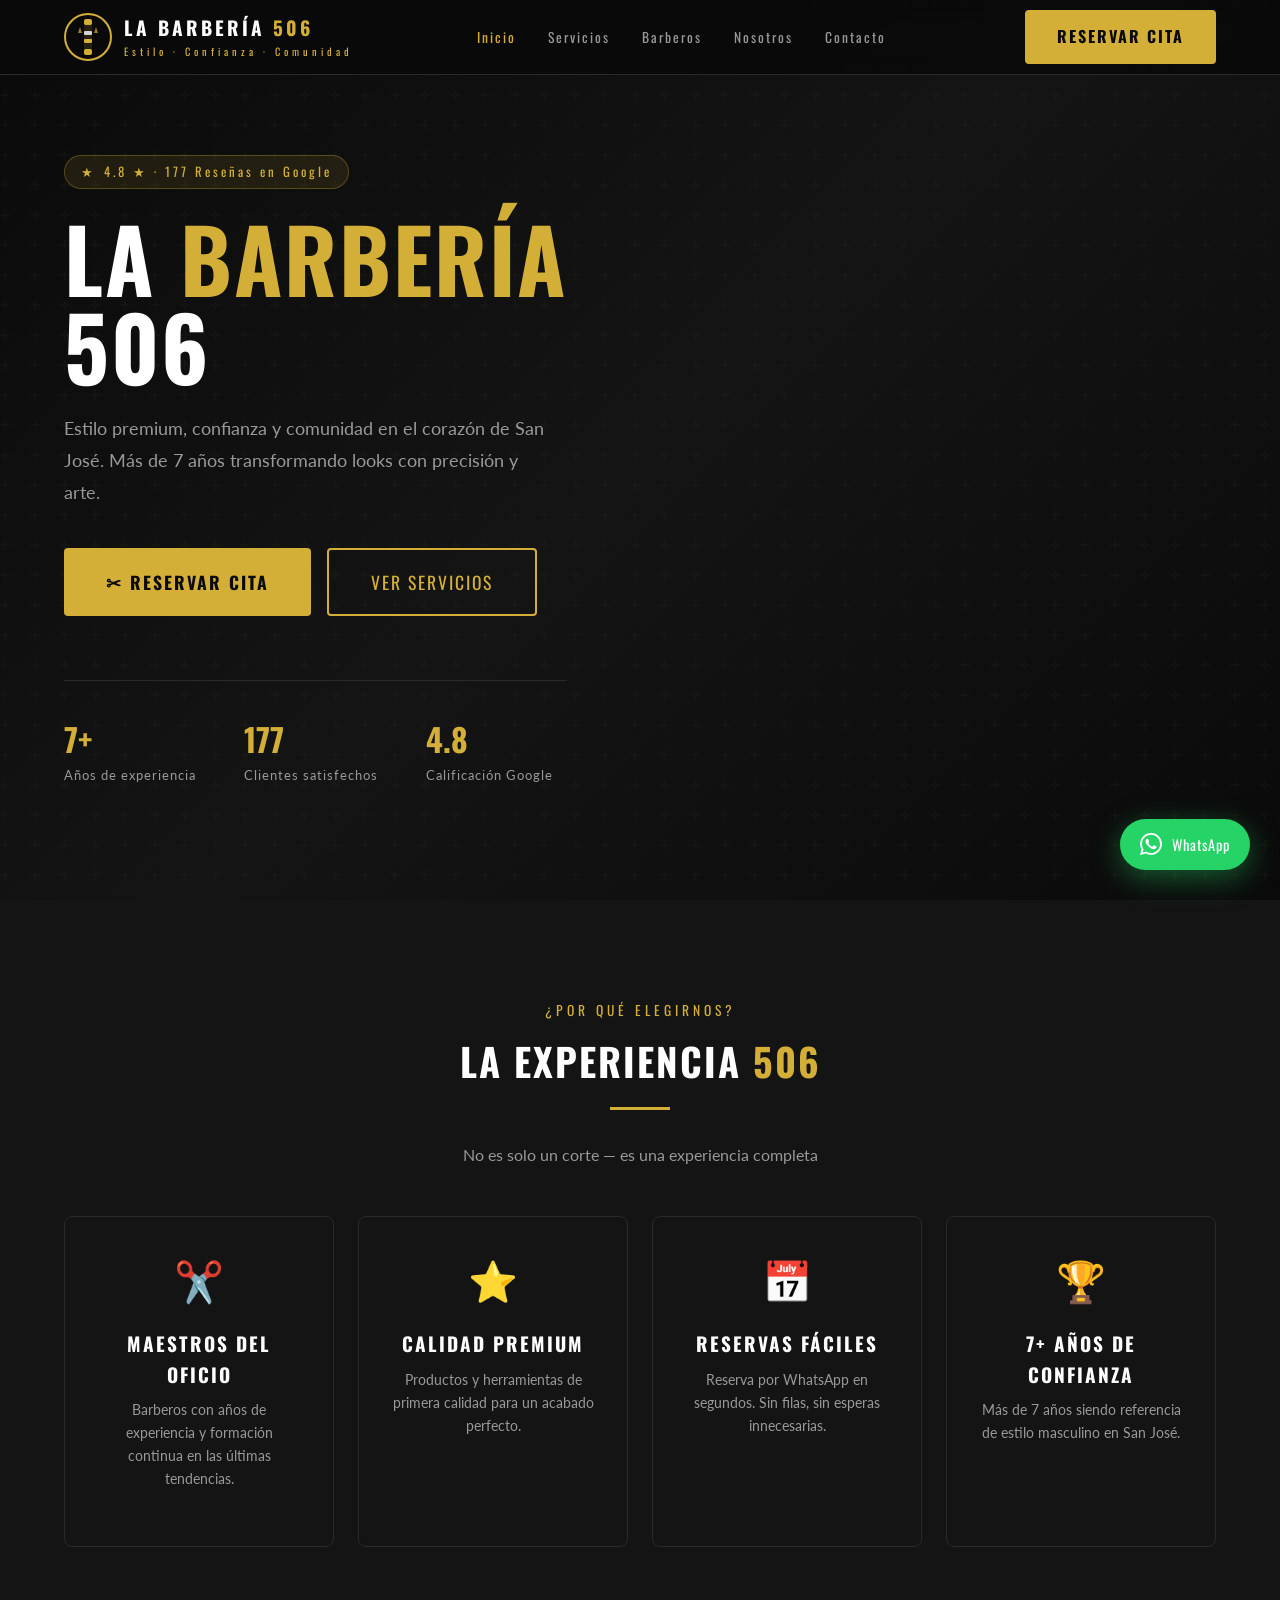
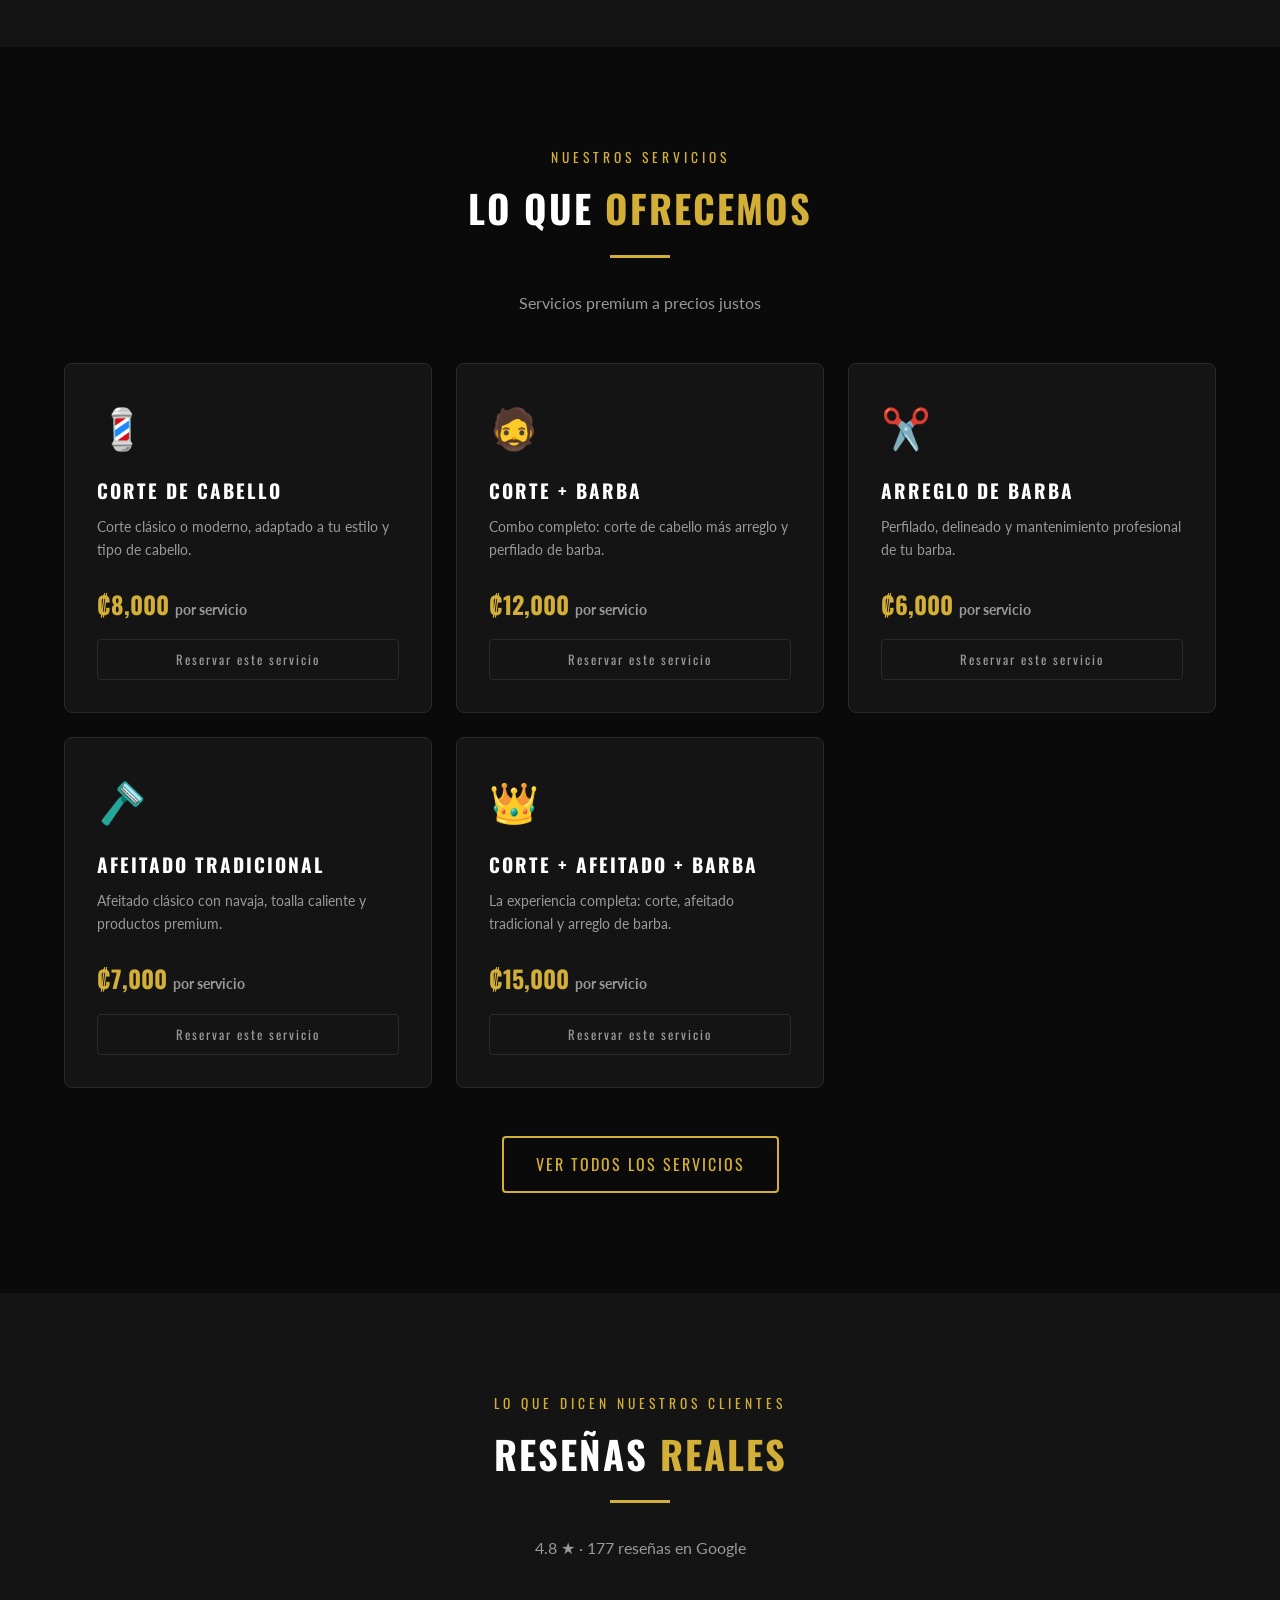
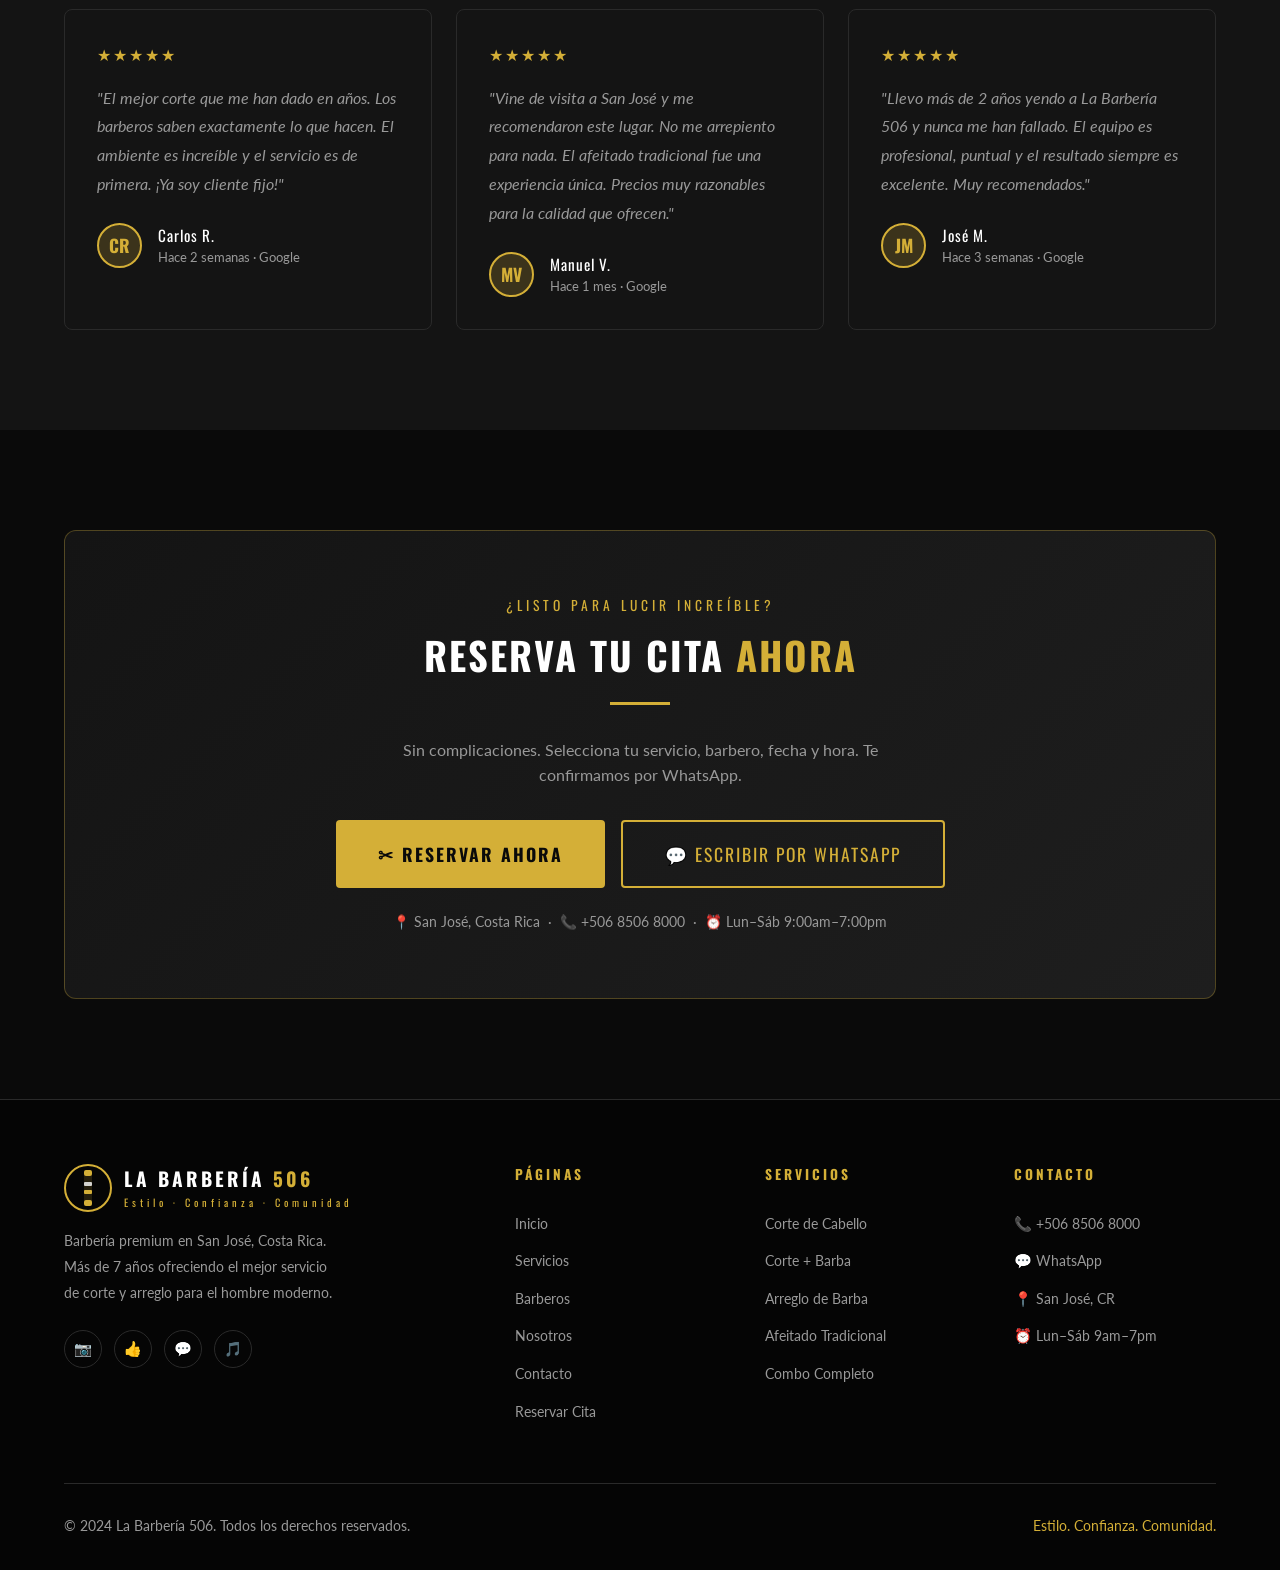
==== index.html @ c1d50dc2 "Launch La Barbería 506 website — 6 pages, booking system, WhatsApp integration Co-Authored-By: Claud" ====
<!DOCTYPE html>
<html lang="es">
<head>
  <meta charset="UTF-8" />
  <meta name="viewport" content="width=device-width, initial-scale=1.0" />
  <title>La Barbería 506 — Barbería Premium en San José, Costa Rica</title>
  <meta name="description" content="La Barbería 506 — Estilo premium, confianza y comunidad en San José, Costa Rica. Cortes de cabello, arreglos de barba y afeitado tradicional. Reserva tu cita ahora." />
  <meta name="keywords" content="barbería San José, barbería Costa Rica, corte de cabello San José, La Barbería 506, barbershop San José" />
  <meta property="og:title" content="La Barbería 506 — Barbería Premium San José" />
  <meta property="og:description" content="Estilo. Confianza. Comunidad. Reserva tu cita en La Barbería 506." />
  <meta property="og:type" content="website" />
  <link rel="preconnect" href="https://fonts.googleapis.com" />
  <link rel="preconnect" href="https://fonts.gstatic.com" crossorigin />
  <link href="https://fonts.googleapis.com/css2?family=Oswald:wght@400;500;600;700&family=Lato:wght@300;400;700&display=swap" rel="stylesheet" />
  <link rel="stylesheet" href="css/style.css" />
  <!-- Structured Data -->
  <script type="application/ld+json">
  {
    "@context": "https://schema.org",
    "@type": "HairSalon",
    "name": "La Barbería 506",
    "image": "",
    "address": { "@type": "PostalAddress", "streetAddress": "San José", "addressCountry": "CR" },
    "telephone": "+50685068000",
    "openingHours": "Mo-Sa 09:00-19:00",
    "priceRange": "₡₡",
    "aggregateRating": { "@type": "AggregateRating", "ratingValue": "4.8", "reviewCount": "177" }
  }
  </script>
</head>
<body>

<!-- NAVBAR -->
<nav class="navbar" id="navbar">
  <a href="index.html" class="nav-logo">
    <svg class="nav-logo-icon" viewBox="0 0 48 48" fill="none" xmlns="http://www.w3.org/2000/svg">
      <circle cx="24" cy="24" r="23" stroke="#D4AF37" stroke-width="2"/>
      <rect x="20" y="6" width="8" height="36" rx="4" fill="#D4AF37" opacity="0.15"/>
      <rect x="20" y="6" width="8" height="6" rx="2" fill="#D4AF37"/>
      <rect x="20" y="36" width="8" height="6" rx="2" fill="#D4AF37"/>
      <rect x="20" y="18" width="8" height="4" rx="1" fill="white" opacity="0.8"/>
      <rect x="20" y="26" width="8" height="4" rx="1" fill="#D4AF37"/>
      <path d="M16 14 L14 20 L18 20 Z" fill="#D4AF37" opacity="0.7"/>
      <path d="M32 14 L34 20 L30 20 Z" fill="#D4AF37" opacity="0.7"/>
    </svg>
    <div class="nav-logo-text">
      <span class="name">LA BARBERÍA <span>506</span></span>
      <span class="tagline">Estilo · Confianza · Comunidad</span>
    </div>
  </a>
  <ul class="nav-links">
    <li><a href="index.html" class="active">Inicio</a></li>
    <li><a href="servicios.html">Servicios</a></li>
    <li><a href="barberos.html">Barberos</a></li>
    <li><a href="nosotros.html">Nosotros</a></li>
    <li><a href="contacto.html">Contacto</a></li>
  </ul>
  <a href="reservar.html" class="btn btn-gold nav-cta">Reservar Cita</a>
  <div class="hamburger" id="hamburger">
    <span></span><span></span><span></span>
  </div>
</nav>

<!-- MOBILE MENU -->
<div class="mobile-menu" id="mobileMenu">
  <a href="index.html">Inicio</a>
  <a href="servicios.html">Servicios</a>
  <a href="barberos.html">Barberos</a>
  <a href="nosotros.html">Nosotros</a>
  <a href="contacto.html">Contacto</a>
  <a href="reservar.html" style="color: var(--gold);">Reservar Cita →</a>
</div>

<!-- HERO -->
<section class="hero">
  <div class="hero-bg"></div>
  <div class="hero-content fade-up">
    <div class="hero-badge">4.8 ★ · 177 Reseñas en Google</div>
    <h1>LA <span class="gold">BARBERÍA</span><br>506</h1>
    <p>Estilo premium, confianza y comunidad en el corazón de San José. Más de 7 años transformando looks con precisión y arte.</p>
    <div class="hero-buttons">
      <a href="reservar.html" class="btn btn-gold btn-lg">✂ Reservar Cita</a>
      <a href="servicios.html" class="btn btn-outline btn-lg">Ver Servicios</a>
    </div>
    <div class="hero-stats">
      <div>
        <div class="hero-stat-number">7+</div>
        <div class="hero-stat-label">Años de experiencia</div>
      </div>
      <div>
        <div class="hero-stat-number">177</div>
        <div class="hero-stat-label">Clientes satisfechos</div>
      </div>
      <div>
        <div class="hero-stat-number">4.8</div>
        <div class="hero-stat-label">Calificación Google</div>
      </div>
    </div>
  </div>
</section>

<!-- WHY US -->
<section class="section section-card">
  <div class="container">
    <div class="text-center fade-up">
      <span class="section-label">¿Por qué elegirnos?</span>
      <h2 class="section-title">La Experiencia <span class="gold">506</span></h2>
      <div class="divider divider-center"></div>
      <p class="section-subtitle">No es solo un corte — es una experiencia completa</p>
    </div>
    <div class="services-grid" style="grid-template-columns: repeat(auto-fit, minmax(220px, 1fr));">
      <div class="service-card text-center fade-up">
        <div class="service-icon">✂️</div>
        <h3>Maestros del Oficio</h3>
        <p style="color:var(--text-muted); font-size: 0.9rem;">Barberos con años de experiencia y formación continua en las últimas tendencias.</p>
      </div>
      <div class="service-card text-center fade-up">
        <div class="service-icon">⭐</div>
        <h3>Calidad Premium</h3>
        <p style="color:var(--text-muted); font-size: 0.9rem;">Productos y herramientas de primera calidad para un acabado perfecto.</p>
      </div>
      <div class="service-card text-center fade-up">
        <div class="service-icon">📅</div>
        <h3>Reservas Fáciles</h3>
        <p style="color:var(--text-muted); font-size: 0.9rem;">Reserva por WhatsApp en segundos. Sin filas, sin esperas innecesarias.</p>
      </div>
      <div class="service-card text-center fade-up">
        <div class="service-icon">🏆</div>
        <h3>7+ Años de Confianza</h3>
        <p style="color:var(--text-muted); font-size: 0.9rem;">Más de 7 años siendo referencia de estilo masculino en San José.</p>
      </div>
    </div>
  </div>
</section>

<!-- SERVICES PREVIEW -->
<section class="section section-dark">
  <div class="container">
    <div class="text-center fade-up">
      <span class="section-label">Nuestros Servicios</span>
      <h2 class="section-title">Lo Que <span class="gold">Ofrecemos</span></h2>
      <div class="divider divider-center"></div>
      <p class="section-subtitle">Servicios premium a precios justos</p>
    </div>
    <div class="services-grid">
      <div class="service-card fade-up">
        <div class="service-icon">💈</div>
        <h3>Corte de Cabello</h3>
        <p>Corte clásico o moderno, adaptado a tu estilo y tipo de cabello.</p>
        <div class="service-price">₡8,000 <span>por servicio</span></div>
        <button class="service-book-btn" data-service="Corte de Cabello">Reservar este servicio</button>
      </div>
      <div class="service-card fade-up">
        <div class="service-icon">🧔</div>
        <h3>Corte + Barba</h3>
        <p>Combo completo: corte de cabello más arreglo y perfilado de barba.</p>
        <div class="service-price">₡12,000 <span>por servicio</span></div>
        <button class="service-book-btn" data-service="Corte + Barba">Reservar este servicio</button>
      </div>
      <div class="service-card fade-up">
        <div class="service-icon">✂️</div>
        <h3>Arreglo de Barba</h3>
        <p>Perfilado, delineado y mantenimiento profesional de tu barba.</p>
        <div class="service-price">₡6,000 <span>por servicio</span></div>
        <button class="service-book-btn" data-service="Arreglo de Barba">Reservar este servicio</button>
      </div>
      <div class="service-card fade-up">
        <div class="service-icon">🪒</div>
        <h3>Afeitado Tradicional</h3>
        <p>Afeitado clásico con navaja, toalla caliente y productos premium.</p>
        <div class="service-price">₡7,000 <span>por servicio</span></div>
        <button class="service-book-btn" data-service="Afeitado Tradicional">Reservar este servicio</button>
      </div>
      <div class="service-card fade-up">
        <div class="service-icon">👑</div>
        <h3>Corte + Afeitado + Barba</h3>
        <p>La experiencia completa: corte, afeitado tradicional y arreglo de barba.</p>
        <div class="service-price">₡15,000 <span>por servicio</span></div>
        <button class="service-book-btn" data-service="Corte + Afeitado + Barba">Reservar este servicio</button>
      </div>
    </div>
    <div class="text-center" style="margin-top: 3rem;">
      <a href="servicios.html" class="btn btn-outline">Ver todos los servicios</a>
    </div>
  </div>
</section>

<!-- TESTIMONIALS -->
<section class="section section-card">
  <div class="container">
    <div class="text-center fade-up">
      <span class="section-label">Lo que dicen nuestros clientes</span>
      <h2 class="section-title">Reseñas <span class="gold">Reales</span></h2>
      <div class="divider divider-center"></div>
      <p class="section-subtitle">4.8 ★ · 177 reseñas en Google</p>
    </div>
    <div class="testimonials-grid">
      <div class="testimonial-card fade-up">
        <div class="testimonial-stars">★★★★★</div>
        <p>"El mejor corte que me han dado en años. Los barberos saben exactamente lo que hacen. El ambiente es increíble y el servicio es de primera. ¡Ya soy cliente fijo!"</p>
        <div class="testimonial-author">
          <div class="testimonial-avatar">CR</div>
          <div>
            <div class="testimonial-name">Carlos R.</div>
            <div class="testimonial-date">Hace 2 semanas · Google</div>
          </div>
        </div>
      </div>
      <div class="testimonial-card fade-up">
        <div class="testimonial-stars">★★★★★</div>
        <p>"Vine de visita a San José y me recomendaron este lugar. No me arrepiento para nada. El afeitado tradicional fue una experiencia única. Precios muy razonables para la calidad que ofrecen."</p>
        <div class="testimonial-author">
          <div class="testimonial-avatar">MV</div>
          <div>
            <div class="testimonial-name">Manuel V.</div>
            <div class="testimonial-date">Hace 1 mes · Google</div>
          </div>
        </div>
      </div>
      <div class="testimonial-card fade-up">
        <div class="testimonial-stars">★★★★★</div>
        <p>"Llevo más de 2 años yendo a La Barbería 506 y nunca me han fallado. El equipo es profesional, puntual y el resultado siempre es excelente. Muy recomendados."</p>
        <div class="testimonial-author">
          <div class="testimonial-avatar">JM</div>
          <div>
            <div class="testimonial-name">José M.</div>
            <div class="testimonial-date">Hace 3 semanas · Google</div>
          </div>
        </div>
      </div>
    </div>
  </div>
</section>

<!-- CTA -->
<section class="section section-dark">
  <div class="container">
    <div style="background: linear-gradient(135deg, var(--black-card), var(--black-light)); border: 1px solid rgba(212,175,55,0.3); border-radius: 12px; padding: 4rem; text-align: center;" class="fade-up">
      <span class="section-label">¿Listo para lucir increíble?</span>
      <h2 class="section-title">Reserva Tu Cita <span class="gold">Ahora</span></h2>
      <div class="divider divider-center"></div>
      <p style="color: var(--text-muted); max-width: 500px; margin: 0 auto 2rem;">Sin complicaciones. Selecciona tu servicio, barbero, fecha y hora. Te confirmamos por WhatsApp.</p>
      <div style="display: flex; gap: 1rem; justify-content: center; flex-wrap: wrap;">
        <a href="reservar.html" class="btn btn-gold btn-lg">✂ Reservar Ahora</a>
        <a href="https://wa.me/50685068000" target="_blank" class="btn btn-outline btn-lg">💬 Escribir por WhatsApp</a>
      </div>
      <p style="color: var(--text-muted); font-size: 0.85rem; margin-top: 1.5rem;">📍 San José, Costa Rica &nbsp;·&nbsp; 📞 +506 8506 8000 &nbsp;·&nbsp; ⏰ Lun–Sáb 9:00am–7:00pm</p>
    </div>
  </div>
</section>

<!-- FOOTER -->
<footer>
  <div class="container">
    <div class="footer-grid">
      <div class="footer-brand">
        <div class="nav-logo" style="margin-bottom: 1rem;">
          <svg class="nav-logo-icon" viewBox="0 0 48 48" fill="none" xmlns="http://www.w3.org/2000/svg">
            <circle cx="24" cy="24" r="23" stroke="#D4AF37" stroke-width="2"/>
            <rect x="20" y="6" width="8" height="36" rx="4" fill="#D4AF37" opacity="0.15"/>
            <rect x="20" y="6" width="8" height="6" rx="2" fill="#D4AF37"/>
            <rect x="20" y="36" width="8" height="6" rx="2" fill="#D4AF37"/>
            <rect x="20" y="18" width="8" height="4" rx="1" fill="white" opacity="0.8"/>
            <rect x="20" y="26" width="8" height="4" rx="1" fill="#D4AF37"/>
          </svg>
          <div class="nav-logo-text">
            <span class="name">LA BARBERÍA <span>506</span></span>
            <span class="tagline">Estilo · Confianza · Comunidad</span>
          </div>
        </div>
        <p>Barbería premium en San José, Costa Rica. Más de 7 años ofreciendo el mejor servicio de corte y arreglo para el hombre moderno.</p>
        <div class="footer-socials">
          <a href="https://instagram.com" target="_blank" class="footer-social" title="Instagram">📷</a>
          <a href="https://facebook.com" target="_blank" class="footer-social" title="Facebook">👍</a>
          <a href="https://wa.me/50685068000" target="_blank" class="footer-social" title="WhatsApp">💬</a>
          <a href="https://tiktok.com" target="_blank" class="footer-social" title="TikTok">🎵</a>
        </div>
      </div>
      <div class="footer-col">
        <h4>Páginas</h4>
        <ul>
          <li><a href="index.html">Inicio</a></li>
          <li><a href="servicios.html">Servicios</a></li>
          <li><a href="barberos.html">Barberos</a></li>
          <li><a href="nosotros.html">Nosotros</a></li>
          <li><a href="contacto.html">Contacto</a></li>
          <li><a href="reservar.html">Reservar Cita</a></li>
        </ul>
      </div>
      <div class="footer-col">
        <h4>Servicios</h4>
        <ul>
          <li><a href="servicios.html">Corte de Cabello</a></li>
          <li><a href="servicios.html">Corte + Barba</a></li>
          <li><a href="servicios.html">Arreglo de Barba</a></li>
          <li><a href="servicios.html">Afeitado Tradicional</a></li>
          <li><a href="servicios.html">Combo Completo</a></li>
        </ul>
      </div>
      <div class="footer-col">
        <h4>Contacto</h4>
        <ul>
          <li><a href="tel:+50685068000">📞 +506 8506 8000</a></li>
          <li><a href="https://wa.me/50685068000">💬 WhatsApp</a></li>
          <li><a href="contacto.html">📍 San José, CR</a></li>
          <li><a href="#">⏰ Lun–Sáb 9am–7pm</a></li>
        </ul>
      </div>
    </div>
    <div class="footer-bottom">
      <p>© 2024 La Barbería 506. Todos los derechos reservados.</p>
      <p style="color: var(--gold);">Estilo. Confianza. Comunidad.</p>
    </div>
  </div>
</footer>

<!-- WHATSAPP FLOAT -->
<a href="https://wa.me/50685068000?text=Hola!%20Me%20gustar%C3%ADa%20reservar%20una%20cita%20en%20La%20Barber%C3%ADa%20506" target="_blank" class="whatsapp-float" title="Escribir por WhatsApp">
  <svg viewBox="0 0 24 24" xmlns="http://www.w3.org/2000/svg"><path d="M17.472 14.382c-.297-.149-1.758-.867-2.03-.967-.273-.099-.471-.148-.67.15-.197.297-.767.966-.94 1.164-.173.199-.347.223-.644.075-.297-.15-1.255-.463-2.39-1.475-.883-.788-1.48-1.761-1.653-2.059-.173-.297-.018-.458.13-.606.134-.133.298-.347.446-.52.149-.174.198-.298.298-.497.099-.198.05-.371-.025-.52-.075-.149-.669-1.612-.916-2.207-.242-.579-.487-.5-.669-.51-.173-.008-.371-.01-.57-.01-.198 0-.52.074-.792.372-.272.297-1.04 1.016-1.04 2.479 0 1.462 1.065 2.875 1.213 3.074.149.198 2.096 3.2 5.077 4.487.709.306 1.262.489 1.694.625.712.227 1.36.195 1.871.118.571-.085 1.758-.719 2.006-1.413.248-.694.248-1.289.173-1.413-.074-.124-.272-.198-.57-.347m-5.421 7.403h-.004a9.87 9.87 0 01-5.031-1.378l-.361-.214-3.741.982.998-3.648-.235-.374a9.86 9.86 0 01-1.51-5.26c.001-5.45 4.436-9.884 9.888-9.884 2.64 0 5.122 1.03 6.988 2.898a9.825 9.825 0 012.893 6.994c-.003 5.45-4.437 9.884-9.885 9.884m8.413-18.297A11.815 11.815 0 0012.05 0C5.495 0 .16 5.335.157 11.892c0 2.096.547 4.142 1.588 5.945L.057 24l6.305-1.654a11.882 11.882 0 005.683 1.448h.005c6.554 0 11.89-5.335 11.893-11.893a11.821 11.821 0 00-3.48-8.413Z"/></svg>
  <span class="whatsapp-text">WhatsApp</span>
</a>

<script src="js/main.js"></script>
</body>
</html>
---- css/style.css ----
/* ===== VARIABLES ===== */
:root {
  --gold: #D4AF37;
  --gold-light: #FFD700;
  --gold-dark: #B8960C;
  --black: #0a0a0a;
  --black-card: #141414;
  --black-light: #1e1e1e;
  --border: #2a2a2a;
  --text: #ffffff;
  --text-muted: #999999;
  --whatsapp: #25D366;
}

/* ===== RESET ===== */
*, *::before, *::after { box-sizing: border-box; margin: 0; padding: 0; }
html { scroll-behavior: smooth; }
body {
  background: var(--black);
  color: var(--text);
  font-family: 'Lato', sans-serif;
  line-height: 1.6;
  overflow-x: hidden;
}
img { max-width: 100%; display: block; }
a { text-decoration: none; color: inherit; }
ul { list-style: none; }

/* ===== TYPOGRAPHY ===== */
h1, h2, h3, h4 { font-family: 'Oswald', sans-serif; text-transform: uppercase; letter-spacing: 2px; }
.gold { color: var(--gold); }
.section-title {
  font-size: 2.4rem;
  margin-bottom: 0.5rem;
}
.section-subtitle {
  color: var(--text-muted);
  font-size: 1rem;
  margin-bottom: 3rem;
}
.section-label {
  font-family: 'Oswald', sans-serif;
  color: var(--gold);
  font-size: 0.85rem;
  letter-spacing: 4px;
  text-transform: uppercase;
  display: block;
  margin-bottom: 0.5rem;
}
.text-center { text-align: center; }

/* ===== BUTTONS ===== */
.btn {
  display: inline-flex;
  align-items: center;
  gap: 8px;
  padding: 14px 32px;
  border-radius: 4px;
  font-family: 'Oswald', sans-serif;
  font-size: 1rem;
  letter-spacing: 2px;
  text-transform: uppercase;
  cursor: pointer;
  border: none;
  transition: all 0.3s ease;
}
.btn-gold {
  background: var(--gold);
  color: var(--black);
  font-weight: 700;
}
.btn-gold:hover { background: var(--gold-light); transform: translateY(-2px); box-shadow: 0 8px 25px rgba(212,175,55,0.4); }
.btn-outline {
  background: transparent;
  color: var(--gold);
  border: 2px solid var(--gold);
}
.btn-outline:hover { background: var(--gold); color: var(--black); transform: translateY(-2px); }
.btn-lg { padding: 18px 42px; font-size: 1.1rem; }

/* ===== NAVBAR ===== */
.navbar {
  position: fixed;
  top: 0; left: 0; right: 0;
  z-index: 1000;
  padding: 0 5%;
  height: 75px;
  display: flex;
  align-items: center;
  justify-content: space-between;
  background: rgba(10,10,10,0.95);
  backdrop-filter: blur(10px);
  border-bottom: 1px solid var(--border);
  transition: all 0.3s;
}
.navbar.scrolled { height: 65px; box-shadow: 0 4px 30px rgba(0,0,0,0.5); }
.nav-logo {
  display: flex;
  align-items: center;
  gap: 12px;
}
.nav-logo-icon {
  width: 48px;
  height: 48px;
}
.nav-logo-text { font-family: 'Oswald', sans-serif; }
.nav-logo-text .name { font-size: 1.2rem; font-weight: 700; letter-spacing: 3px; color: var(--text); }
.nav-logo-text .name span { color: var(--gold); }
.nav-logo-text .tagline { font-size: 0.65rem; letter-spacing: 4px; color: var(--gold); display: block; }
.nav-links { display: flex; align-items: center; gap: 2rem; }
.nav-links a { font-family: 'Oswald', sans-serif; font-size: 0.85rem; letter-spacing: 2px; color: var(--text-muted); transition: color 0.3s; }
.nav-links a:hover, .nav-links a.active { color: var(--gold); }
.nav-cta { margin-left: 1rem; }
.hamburger { display: none; flex-direction: column; gap: 5px; cursor: pointer; padding: 5px; }
.hamburger span { display: block; width: 25px; height: 2px; background: var(--text); transition: all 0.3s; }
.mobile-menu {
  display: none;
  position: fixed;
  top: 75px; left: 0; right: 0;
  background: var(--black-card);
  border-bottom: 1px solid var(--border);
  padding: 2rem 5%;
  z-index: 999;
  flex-direction: column;
  gap: 1.5rem;
}
.mobile-menu.open { display: flex; }
.mobile-menu a { font-family: 'Oswald', sans-serif; font-size: 1.1rem; letter-spacing: 3px; color: var(--text-muted); padding: 0.5rem 0; border-bottom: 1px solid var(--border); }
.mobile-menu a:hover { color: var(--gold); }

/* ===== HERO ===== */
.hero {
  min-height: 100vh;
  position: relative;
  display: flex;
  align-items: center;
  padding: 120px 5% 80px;
  overflow: hidden;
}
.hero-bg {
  position: absolute;
  inset: 0;
  background: linear-gradient(135deg, #0a0a0a 0%, #141414 50%, #0a0a0a 100%);
}
.hero-bg::before {
  content: '';
  position: absolute;
  inset: 0;
  background: url("data:image/svg+xml,%3Csvg width='60' height='60' viewBox='0 0 60 60' xmlns='http://www.w3.org/2000/svg'%3E%3Cg fill='none' fill-rule='evenodd'%3E%3Cg fill='%23D4AF37' fill-opacity='0.03'%3E%3Cpath d='M36 34v-4h-2v4h-4v2h4v4h2v-4h4v-2h-4zm0-30V0h-2v4h-4v2h4v4h2V6h4V4h-4zM6 34v-4H4v4H0v2h4v4h2v-4h4v-2H6zM6 4V0H4v4H0v2h4v4h2V6h4V4H6z'/%3E%3C/g%3E%3C/g%3E%3C/svg%3E");
}
.hero-content { position: relative; z-index: 2; max-width: 650px; }
.hero-badge {
  display: inline-flex;
  align-items: center;
  gap: 8px;
  background: rgba(212,175,55,0.1);
  border: 1px solid rgba(212,175,55,0.3);
  padding: 6px 16px;
  border-radius: 50px;
  font-size: 0.8rem;
  letter-spacing: 3px;
  color: var(--gold);
  font-family: 'Oswald', sans-serif;
  margin-bottom: 1.5rem;
}
.hero-badge::before { content: '★'; }
.hero h1 { font-size: clamp(3rem, 7vw, 5.5rem); line-height: 1; margin-bottom: 1.5rem; }
.hero p { font-size: 1.1rem; color: var(--text-muted); margin-bottom: 2.5rem; max-width: 480px; line-height: 1.8; }
.hero-buttons { display: flex; gap: 1rem; flex-wrap: wrap; }
.hero-stats { display: flex; gap: 3rem; margin-top: 4rem; padding-top: 2rem; border-top: 1px solid var(--border); }
.hero-stat-number { font-family: 'Oswald', sans-serif; font-size: 2rem; color: var(--gold); font-weight: 700; }
.hero-stat-label { font-size: 0.8rem; color: var(--text-muted); letter-spacing: 1px; }
.hero-image {
  position: absolute;
  right: 0; top: 0; bottom: 0;
  width: 45%;
  background: linear-gradient(to left, rgba(10,10,10,0) 0%, var(--black) 100%),
              url('images/hero-bg.jpg') center/cover no-repeat;
  opacity: 0.5;
}
.hero-scroll {
  position: absolute;
  bottom: 2rem; left: 50%;
  transform: translateX(-50%);
  display: flex;
  flex-direction: column;
  align-items: center;
  gap: 8px;
  color: var(--text-muted);
  font-size: 0.75rem;
  letter-spacing: 3px;
  font-family: 'Oswald', sans-serif;
  animation: bounce 2s infinite;
}
.hero-scroll::after { content: '↓'; font-size: 1.2rem; color: var(--gold); }
@keyframes bounce { 0%, 100% { transform: translateX(-50%) translateY(0); } 50% { transform: translateX(-50%) translateY(8px); } }

/* ===== SECTIONS ===== */
.section { padding: 100px 5%; }
.section-dark { background: var(--black); }
.section-card { background: var(--black-card); }
.container { max-width: 1200px; margin: 0 auto; }
.divider { width: 60px; height: 3px; background: var(--gold); margin: 1rem 0 2rem; }
.divider-center { margin: 1rem auto 2rem; }

/* ===== SERVICES ===== */
.services-grid { display: grid; grid-template-columns: repeat(auto-fit, minmax(280px, 1fr)); gap: 1.5rem; }
.service-card {
  background: var(--black-card);
  border: 1px solid var(--border);
  border-radius: 8px;
  padding: 2rem;
  transition: all 0.3s;
  position: relative;
  overflow: hidden;
}
.service-card::before {
  content: '';
  position: absolute;
  top: 0; left: 0; right: 0;
  height: 3px;
  background: var(--gold);
  transform: scaleX(0);
  transition: transform 0.3s;
}
.service-card:hover { border-color: var(--gold); transform: translateY(-5px); box-shadow: 0 15px 40px rgba(212,175,55,0.1); }
.service-card:hover::before { transform: scaleX(1); }
.service-icon { font-size: 2.5rem; margin-bottom: 1rem; }
.service-card h3 { font-size: 1.2rem; margin-bottom: 0.5rem; }
.service-card p { color: var(--text-muted); font-size: 0.9rem; margin-bottom: 1.5rem; }
.service-price { font-family: 'Oswald', sans-serif; font-size: 1.5rem; color: var(--gold); font-weight: 700; }
.service-price span { font-size: 0.85rem; color: var(--text-muted); font-family: 'Lato', sans-serif; }
.service-book-btn {
  display: block;
  width: 100%;
  margin-top: 1rem;
  padding: 10px;
  background: transparent;
  border: 1px solid var(--border);
  color: var(--text-muted);
  font-family: 'Oswald', sans-serif;
  letter-spacing: 2px;
  font-size: 0.8rem;
  cursor: pointer;
  border-radius: 4px;
  transition: all 0.3s;
  text-align: center;
}
.service-book-btn:hover { background: var(--gold); color: var(--black); border-color: var(--gold); }

/* ===== BARBERS ===== */
.barbers-grid { display: grid; grid-template-columns: repeat(auto-fit, minmax(260px, 1fr)); gap: 2rem; }
.barber-card {
  background: var(--black-card);
  border: 1px solid var(--border);
  border-radius: 8px;
  overflow: hidden;
  transition: all 0.3s;
}
.barber-card:hover { border-color: var(--gold); transform: translateY(-5px); box-shadow: 0 15px 40px rgba(212,175,55,0.1); }
.barber-photo {
  width: 100%;
  height: 300px;
  object-fit: cover;
  background: var(--black-light);
  display: flex;
  align-items: center;
  justify-content: center;
  font-size: 5rem;
}
.barber-photo-placeholder {
  width: 100%;
  height: 300px;
  background: linear-gradient(135deg, var(--black-light), var(--black-card));
  display: flex;
  align-items: center;
  justify-content: center;
  font-size: 5rem;
}
.barber-info { padding: 1.5rem; }
.barber-info h3 { font-size: 1.3rem; margin-bottom: 0.25rem; }
.barber-role { color: var(--gold); font-size: 0.85rem; letter-spacing: 2px; font-family: 'Oswald', sans-serif; display: block; margin-bottom: 0.75rem; }
.barber-info p { color: var(--text-muted); font-size: 0.9rem; margin-bottom: 1rem; }
.barber-socials { display: flex; gap: 0.75rem; }
.barber-social { width: 35px; height: 35px; border: 1px solid var(--border); border-radius: 50%; display: flex; align-items: center; justify-content: center; font-size: 0.9rem; transition: all 0.3s; color: var(--text-muted); }
.barber-social:hover { background: var(--gold); border-color: var(--gold); color: var(--black); }

/* ===== BOOKING ===== */
.booking-wrapper {
  display: grid;
  grid-template-columns: 1fr 1.5fr;
  gap: 3rem;
  align-items: start;
}
.booking-info h2 { font-size: 2rem; margin-bottom: 1rem; }
.booking-info p { color: var(--text-muted); margin-bottom: 2rem; }
.booking-features { display: flex; flex-direction: column; gap: 1rem; }
.booking-feature { display: flex; gap: 1rem; align-items: flex-start; }
.booking-feature-icon { width: 40px; height: 40px; background: rgba(212,175,55,0.1); border: 1px solid rgba(212,175,55,0.3); border-radius: 50%; display: flex; align-items: center; justify-content: center; font-size: 1rem; flex-shrink: 0; }
.booking-feature-text h4 { font-size: 0.95rem; margin-bottom: 0.2rem; }
.booking-feature-text p { color: var(--text-muted); font-size: 0.85rem; margin: 0; }
.booking-form-card {
  background: var(--black-card);
  border: 1px solid var(--border);
  border-radius: 12px;
  padding: 2.5rem;
}
.booking-form-card h3 { font-size: 1.4rem; margin-bottom: 0.5rem; }
.booking-form-card > p { color: var(--text-muted); font-size: 0.9rem; margin-bottom: 2rem; }
.form-group { margin-bottom: 1.25rem; }
.form-row { display: grid; grid-template-columns: 1fr 1fr; gap: 1rem; }
.form-group label { display: block; font-size: 0.8rem; letter-spacing: 2px; color: var(--text-muted); font-family: 'Oswald', sans-serif; margin-bottom: 0.5rem; }
.form-group input,
.form-group select,
.form-group textarea {
  width: 100%;
  background: var(--black-light);
  border: 1px solid var(--border);
  color: var(--text);
  padding: 12px 16px;
  border-radius: 6px;
  font-family: 'Lato', sans-serif;
  font-size: 0.95rem;
  transition: border-color 0.3s;
  appearance: none;
}
.form-group input:focus,
.form-group select:focus,
.form-group textarea:focus { outline: none; border-color: var(--gold); }
.form-group input::placeholder,
.form-group textarea::placeholder { color: #555; }
.form-group select option { background: var(--black-card); }
.form-group textarea { resize: vertical; min-height: 100px; }
.form-submit { width: 100%; margin-top: 0.5rem; justify-content: center; }
.form-note { text-align: center; color: var(--text-muted); font-size: 0.8rem; margin-top: 1rem; }

/* ===== TESTIMONIALS ===== */
.testimonials-grid { display: grid; grid-template-columns: repeat(auto-fit, minmax(300px, 1fr)); gap: 1.5rem; }
.testimonial-card {
  background: var(--black-card);
  border: 1px solid var(--border);
  border-radius: 8px;
  padding: 2rem;
  transition: all 0.3s;
}
.testimonial-card:hover { border-color: rgba(212,175,55,0.3); }
.testimonial-stars { color: var(--gold); font-size: 1rem; margin-bottom: 1rem; letter-spacing: 2px; }
.testimonial-card p { color: var(--text-muted); font-style: italic; margin-bottom: 1.5rem; line-height: 1.8; }
.testimonial-author { display: flex; align-items: center; gap: 1rem; }
.testimonial-avatar { width: 45px; height: 45px; border-radius: 50%; background: rgba(212,175,55,0.2); border: 2px solid var(--gold); display: flex; align-items: center; justify-content: center; font-family: 'Oswald', sans-serif; font-size: 1.1rem; color: var(--gold); font-weight: 700; }
.testimonial-name { font-family: 'Oswald', sans-serif; font-size: 0.95rem; letter-spacing: 1px; }
.testimonial-date { color: var(--text-muted); font-size: 0.8rem; }

/* ===== ABOUT ===== */
.about-wrapper { display: grid; grid-template-columns: 1fr 1fr; gap: 4rem; align-items: center; }
.about-image-wrap { position: relative; }
.about-image-placeholder {
  width: 100%;
  aspect-ratio: 4/5;
  background: linear-gradient(135deg, var(--black-light), var(--black-card));
  border-radius: 8px;
  display: flex;
  align-items: center;
  justify-content: center;
  font-size: 8rem;
  border: 1px solid var(--border);
}
.about-badge-float {
  position: absolute;
  bottom: -20px;
  right: -20px;
  background: var(--gold);
  color: var(--black);
  padding: 1.5rem;
  border-radius: 8px;
  text-align: center;
  font-family: 'Oswald', sans-serif;
}
.about-badge-float .number { font-size: 2.5rem; font-weight: 700; line-height: 1; }
.about-badge-float .label { font-size: 0.7rem; letter-spacing: 2px; }
.about-content h2 { font-size: 2.2rem; margin-bottom: 1rem; }
.about-content p { color: var(--text-muted); margin-bottom: 1.5rem; line-height: 1.9; }
.about-values { display: grid; grid-template-columns: 1fr 1fr; gap: 1rem; margin-top: 2rem; }
.about-value { display: flex; gap: 0.75rem; align-items: flex-start; }
.about-value-icon { color: var(--gold); font-size: 1.2rem; margin-top: 2px; }
.about-value h4 { font-size: 0.9rem; margin-bottom: 0.2rem; }
.about-value p { font-size: 0.82rem; color: var(--text-muted); margin: 0; }

/* ===== CONTACT ===== */
.contact-wrapper { display: grid; grid-template-columns: 1fr 1.5fr; gap: 3rem; }
.contact-info h2 { font-size: 2rem; margin-bottom: 1rem; }
.contact-info p { color: var(--text-muted); margin-bottom: 2rem; }
.contact-details { display: flex; flex-direction: column; gap: 1.25rem; margin-bottom: 2rem; }
.contact-item { display: flex; gap: 1rem; align-items: flex-start; }
.contact-item-icon { width: 45px; height: 45px; background: rgba(212,175,55,0.1); border: 1px solid rgba(212,175,55,0.2); border-radius: 8px; display: flex; align-items: center; justify-content: center; font-size: 1.1rem; flex-shrink: 0; }
.contact-item-text label { display: block; font-family: 'Oswald', sans-serif; font-size: 0.8rem; letter-spacing: 2px; color: var(--gold); margin-bottom: 0.2rem; }
.contact-item-text span { font-size: 0.95rem; color: var(--text-muted); }
.map-container { border-radius: 8px; overflow: hidden; border: 1px solid var(--border); }
.map-container iframe { width: 100%; height: 350px; display: block; border: none; filter: grayscale(100%) invert(90%); }
.contact-form-card {
  background: var(--black-card);
  border: 1px solid var(--border);
  border-radius: 12px;
  padding: 2.5rem;
}
.contact-form-card h3 { font-size: 1.4rem; margin-bottom: 2rem; }

/* ===== FOOTER ===== */
footer {
  background: #050505;
  border-top: 1px solid var(--border);
  padding: 4rem 5% 2rem;
}
.footer-grid { display: grid; grid-template-columns: 2fr 1fr 1fr 1fr; gap: 3rem; margin-bottom: 3rem; }
.footer-brand p { color: var(--text-muted); font-size: 0.9rem; margin: 1rem 0 1.5rem; max-width: 280px; line-height: 1.8; }
.footer-socials { display: flex; gap: 0.75rem; }
.footer-social { width: 38px; height: 38px; border: 1px solid var(--border); border-radius: 50%; display: flex; align-items: center; justify-content: center; font-size: 0.9rem; transition: all 0.3s; color: var(--text-muted); }
.footer-social:hover { background: var(--gold); border-color: var(--gold); color: var(--black); }
.footer-col h4 { font-family: 'Oswald', sans-serif; font-size: 0.85rem; letter-spacing: 3px; color: var(--gold); margin-bottom: 1.5rem; }
.footer-col ul li { margin-bottom: 0.75rem; }
.footer-col ul li a { color: var(--text-muted); font-size: 0.9rem; transition: color 0.3s; }
.footer-col ul li a:hover { color: var(--gold); }
.footer-bottom { border-top: 1px solid var(--border); padding-top: 2rem; display: flex; justify-content: space-between; align-items: center; flex-wrap: wrap; gap: 1rem; }
.footer-bottom p { color: var(--text-muted); font-size: 0.85rem; }

/* ===== WHATSAPP FLOAT ===== */
.whatsapp-float {
  position: fixed;
  bottom: 30px;
  right: 30px;
  z-index: 999;
  display: flex;
  align-items: center;
  gap: 10px;
  background: var(--whatsapp);
  color: white;
  padding: 14px 20px;
  border-radius: 50px;
  font-family: 'Oswald', sans-serif;
  font-size: 0.9rem;
  letter-spacing: 1px;
  box-shadow: 0 8px 30px rgba(37,211,102,0.4);
  transition: all 0.3s;
  cursor: pointer;
}
.whatsapp-float:hover { transform: translateY(-3px); box-shadow: 0 12px 40px rgba(37,211,102,0.5); }
.whatsapp-float svg { width: 22px; height: 22px; fill: white; flex-shrink: 0; }
.whatsapp-text { white-space: nowrap; }

/* ===== PAGE HERO (inner pages) ===== */
.page-hero {
  padding: 150px 5% 80px;
  background: linear-gradient(180deg, var(--black-card) 0%, var(--black) 100%);
  border-bottom: 1px solid var(--border);
  text-align: center;
}
.page-hero h1 { font-size: clamp(2.5rem, 5vw, 4rem); }
.page-hero p { color: var(--text-muted); max-width: 600px; margin: 1rem auto 0; font-size: 1.05rem; }
.breadcrumb { display: flex; justify-content: center; gap: 0.5rem; margin-bottom: 1rem; font-size: 0.8rem; color: var(--text-muted); font-family: 'Oswald', sans-serif; letter-spacing: 2px; }
.breadcrumb a { color: var(--gold); }
.breadcrumb span { color: var(--border); }

/* ===== SUCCESS/ERROR MESSAGES ===== */
.form-message { padding: 1rem 1.5rem; border-radius: 6px; margin-top: 1rem; font-size: 0.9rem; display: none; }
.form-message.success { background: rgba(37,211,102,0.1); border: 1px solid rgba(37,211,102,0.3); color: #25D366; }
.form-message.error { background: rgba(255,50,50,0.1); border: 1px solid rgba(255,50,50,0.3); color: #ff5555; }

/* ===== ANIMATIONS ===== */
.fade-up { opacity: 0; transform: translateY(30px); transition: opacity 0.6s ease, transform 0.6s ease; }
.fade-up.visible { opacity: 1; transform: translateY(0); }

/* ===== RESPONSIVE ===== */
@media (max-width: 1024px) {
  .footer-grid { grid-template-columns: 1fr 1fr; }
  .about-wrapper { grid-template-columns: 1fr; }
  .about-image-wrap { display: none; }
  .booking-wrapper { grid-template-columns: 1fr; }
  .contact-wrapper { grid-template-columns: 1fr; }
}
@media (max-width: 768px) {
  .nav-links, .nav-cta { display: none; }
  .hamburger { display: flex; }
  .hero-stats { gap: 1.5rem; }
  .hero-image { display: none; }
  .form-row { grid-template-columns: 1fr; }
  .footer-grid { grid-template-columns: 1fr; }
  .footer-bottom { flex-direction: column; text-align: center; }
  .section { padding: 70px 5%; }
  .whatsapp-float .whatsapp-text { display: none; }
  .whatsapp-float { padding: 14px; border-radius: 50%; }
}
@media (max-width: 480px) {
  .hero-buttons { flex-direction: column; }
  .btn-lg { width: 100%; justify-content: center; }
  .hero-stats { flex-wrap: wrap; }
  .about-values { grid-template-columns: 1fr; }
}
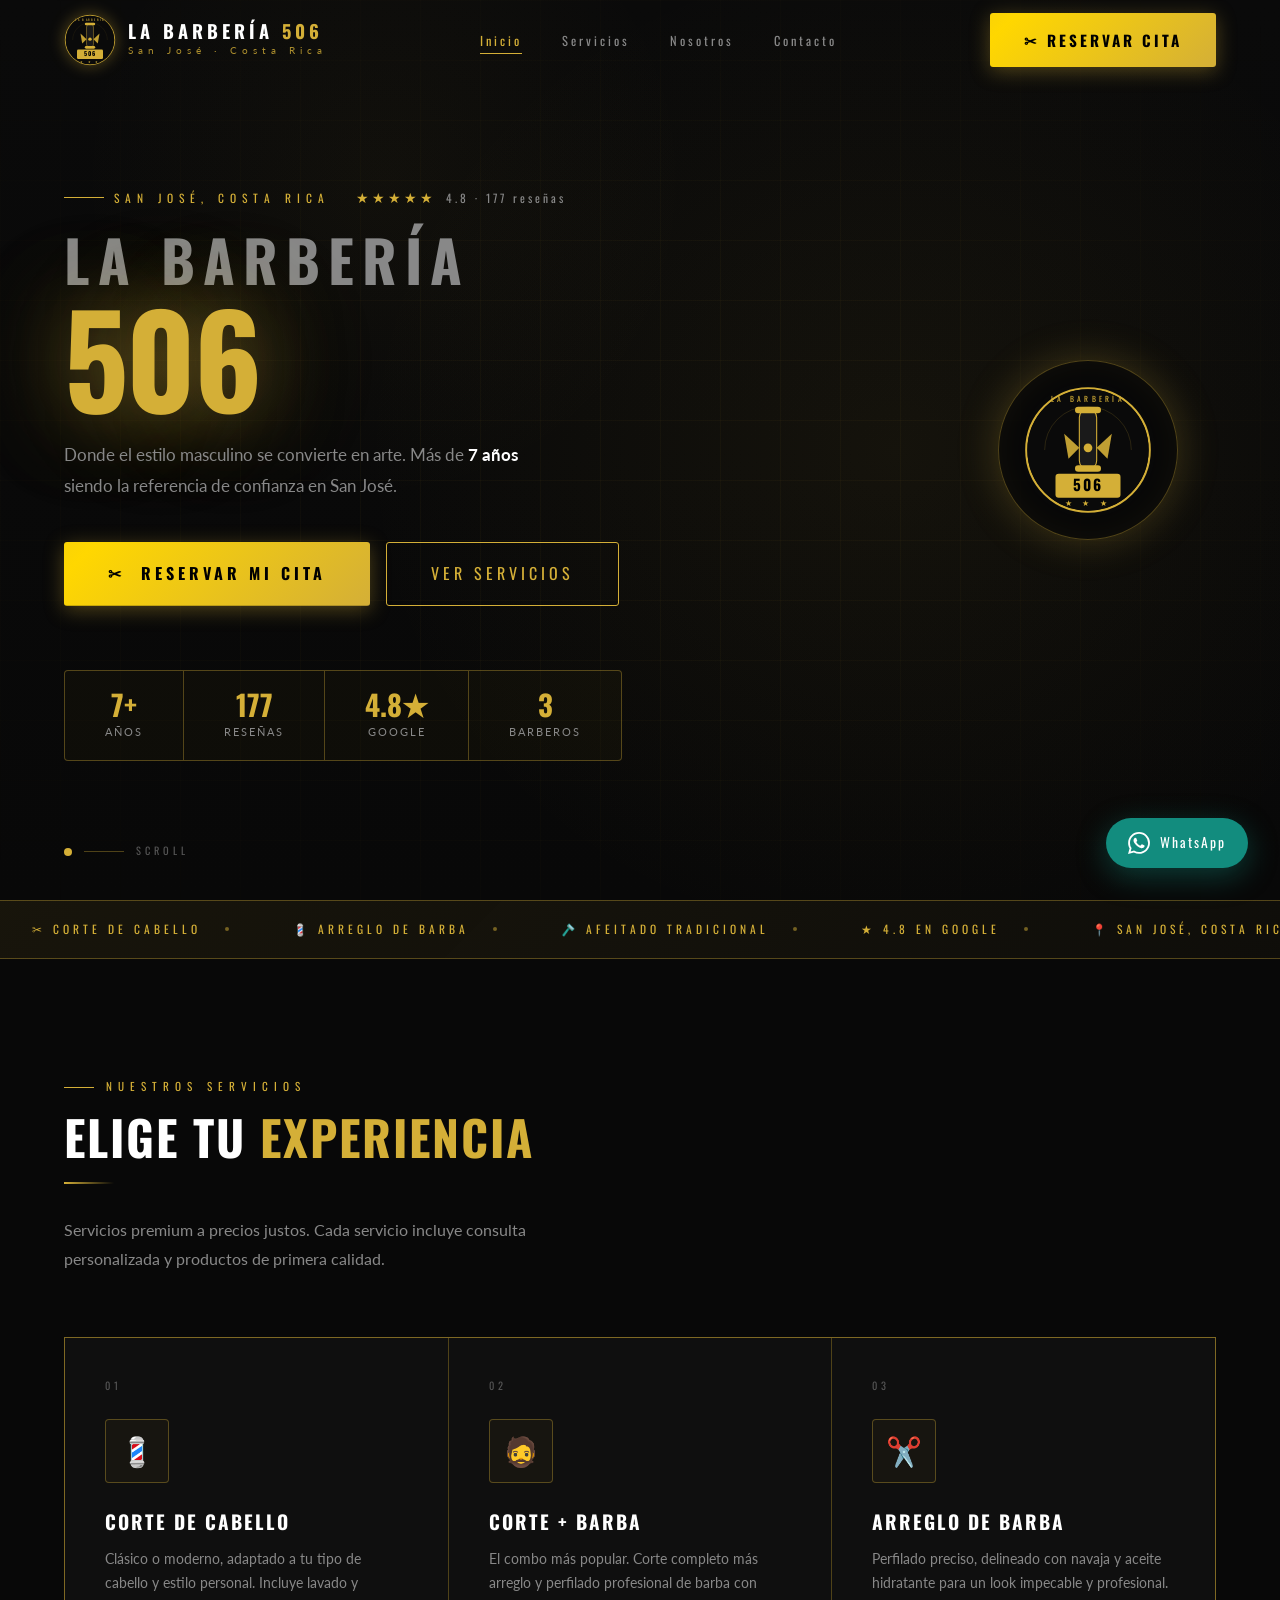
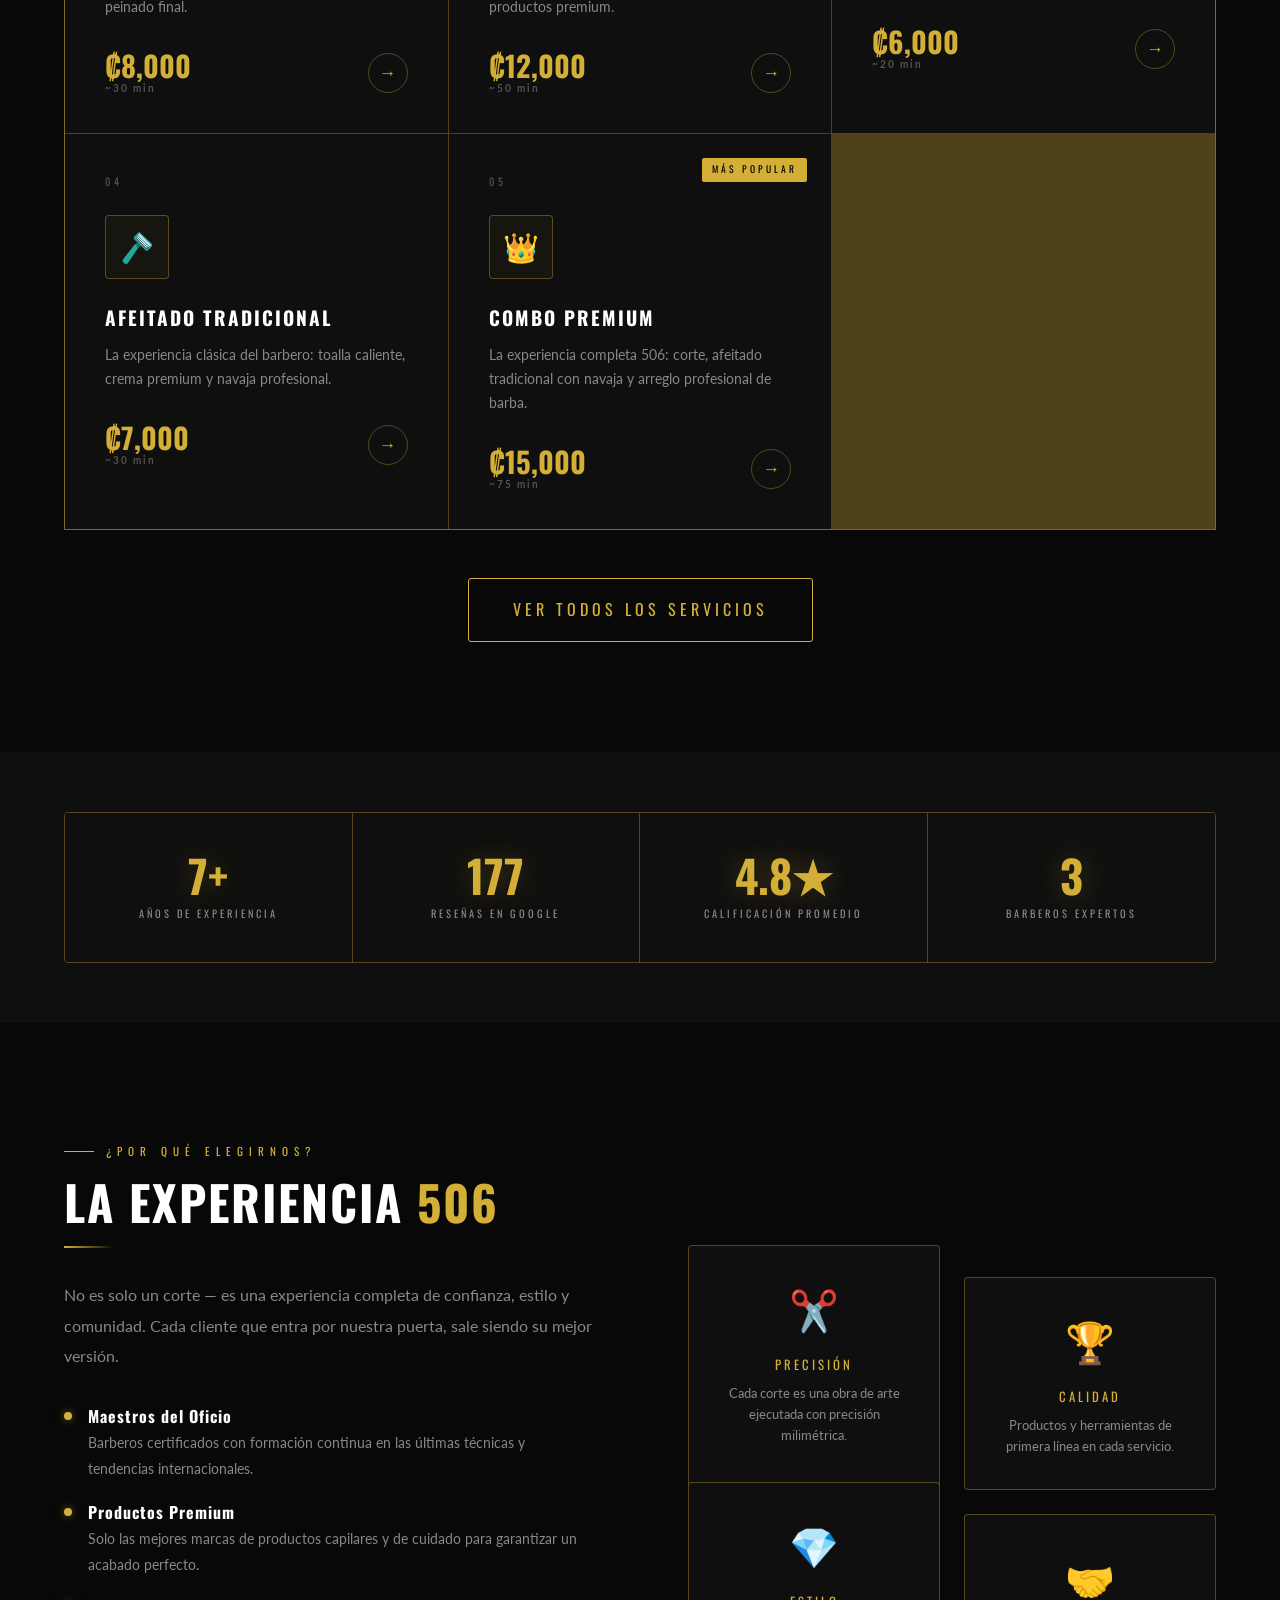
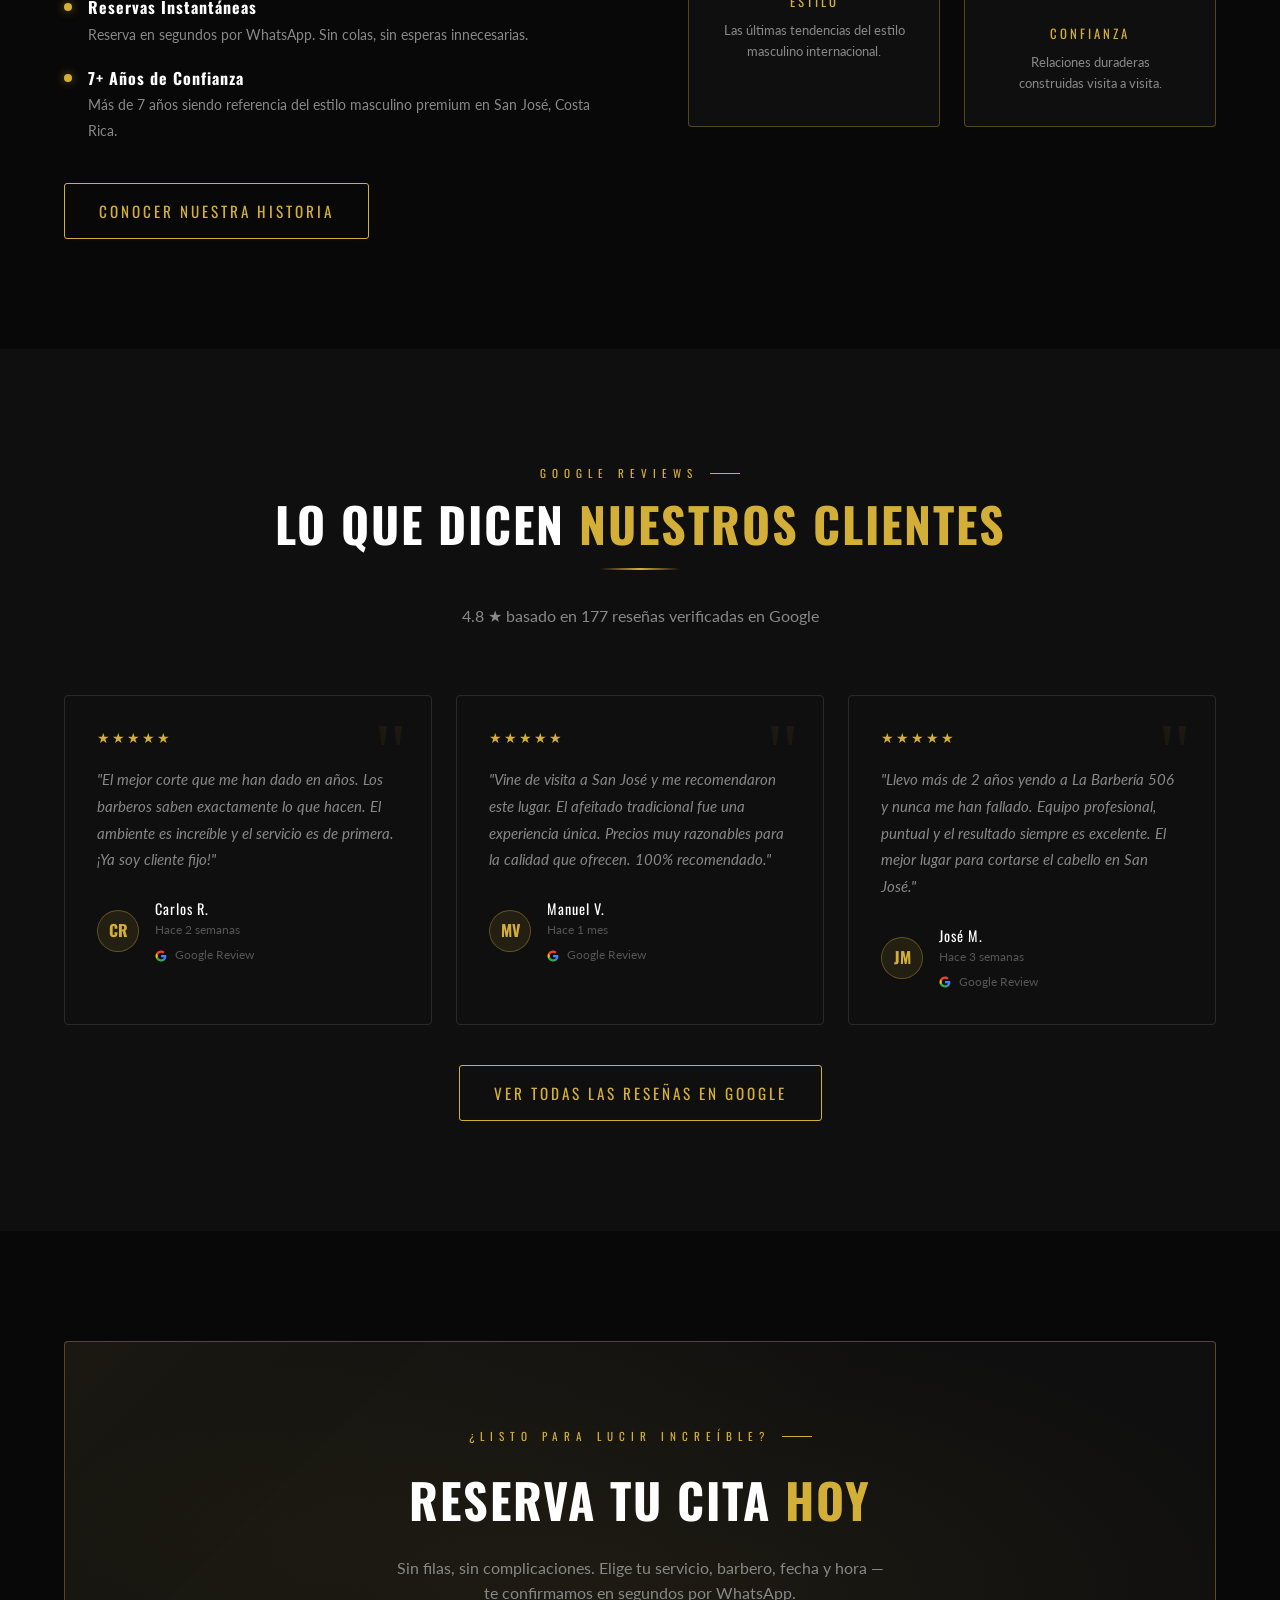
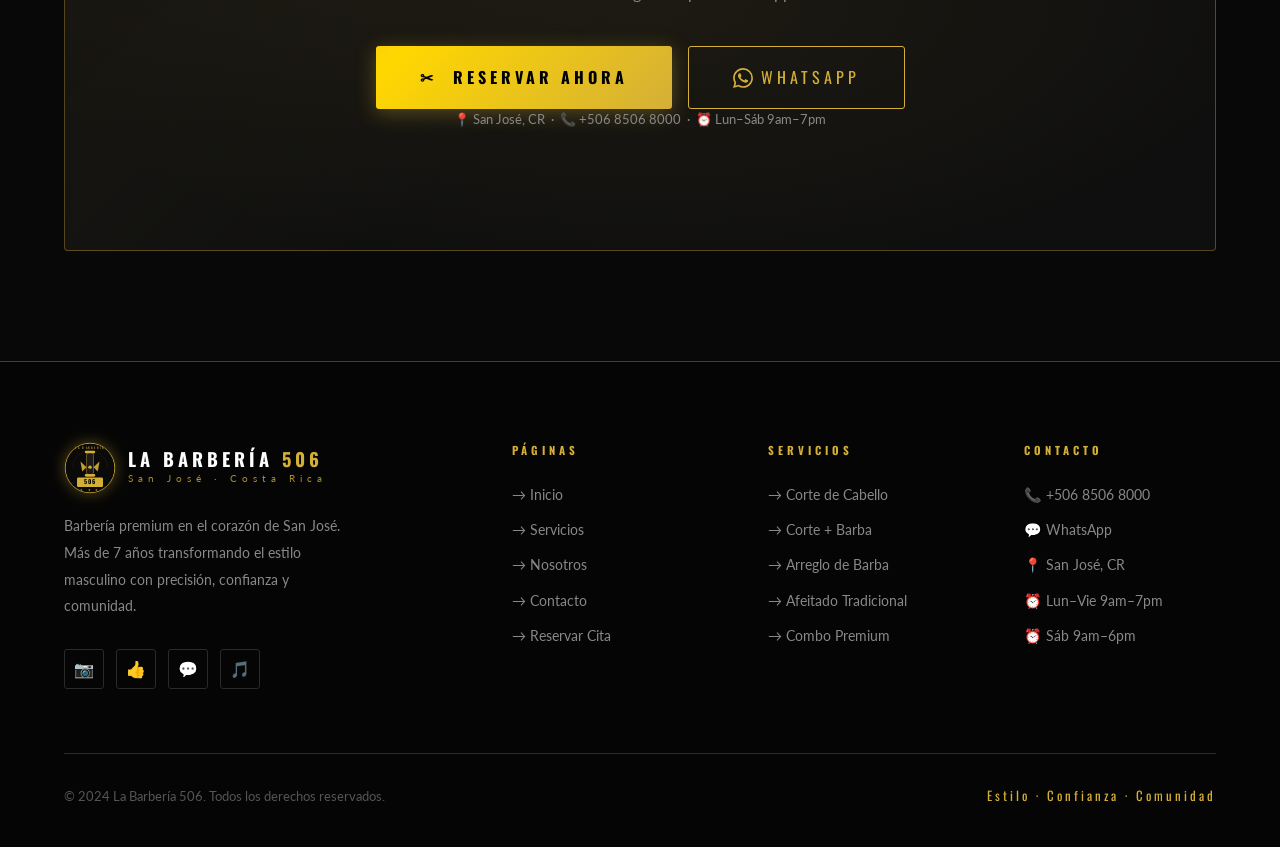
==== commit e45021a8: "Redesign with premium gold/black theme, logo, remove barbers page - Full redesign: intense gold/blac" ====
--- a/index.html
+++ b/index.html
@@ -1,300 +1,437 @@
 <!DOCTYPE html>
 <html lang="es">
 <head>
-  <meta charset="UTF-8" />
-  <meta name="viewport" content="width=device-width, initial-scale=1.0" />
-  <title>La Barbería 506 — Barbería Premium en San José, Costa Rica</title>
-  <meta name="description" content="La Barbería 506 — Estilo premium, confianza y comunidad en San José, Costa Rica. Cortes de cabello, arreglos de barba y afeitado tradicional. Reserva tu cita ahora." />
-  <meta name="keywords" content="barbería San José, barbería Costa Rica, corte de cabello San José, La Barbería 506, barbershop San José" />
-  <meta property="og:title" content="La Barbería 506 — Barbería Premium San José" />
-  <meta property="og:description" content="Estilo. Confianza. Comunidad. Reserva tu cita en La Barbería 506." />
-  <meta property="og:type" content="website" />
-  <link rel="preconnect" href="https://fonts.googleapis.com" />
-  <link rel="preconnect" href="https://fonts.gstatic.com" crossorigin />
-  <link href="https://fonts.googleapis.com/css2?family=Oswald:wght@400;500;600;700&family=Lato:wght@300;400;700&display=swap" rel="stylesheet" />
-  <link rel="stylesheet" href="css/style.css" />
-  <!-- Structured Data -->
-  <script type="application/ld+json">
-  {
-    "@context": "https://schema.org",
-    "@type": "HairSalon",
-    "name": "La Barbería 506",
-    "image": "",
-    "address": { "@type": "PostalAddress", "streetAddress": "San José", "addressCountry": "CR" },
-    "telephone": "+50685068000",
-    "openingHours": "Mo-Sa 09:00-19:00",
-    "priceRange": "₡₡",
-    "aggregateRating": { "@type": "AggregateRating", "ratingValue": "4.8", "reviewCount": "177" }
-  }
-  </script>
+  <meta charset="UTF-8"/>
+  <meta name="viewport" content="width=device-width, initial-scale=1.0"/>
+  <title>La Barbería 506 — Barbería Premium San José, Costa Rica</title>
+  <meta name="description" content="La Barbería 506 — Estilo premium, confianza y comunidad en San José, Costa Rica. Cortes, barba y afeitado tradicional. Reserva tu cita ahora."/>
+  <meta name="keywords" content="barbería San José, barbería Costa Rica, corte de cabello San José, La Barbería 506"/>
+  <meta property="og:title" content="La Barbería 506 — Barbería Premium San José"/>
+  <meta property="og:description" content="Estilo. Confianza. Comunidad. Reserva tu cita."/>
+  <link rel="preconnect" href="https://fonts.googleapis.com"/>
+  <link rel="preconnect" href="https://fonts.gstatic.com" crossorigin/>
+  <link href="https://fonts.googleapis.com/css2?family=Oswald:wght@300;400;500;600;700&family=Lato:wght@300;400;700;900&display=swap" rel="stylesheet"/>
+  <link rel="stylesheet" href="css/style.css"/>
+  <script type="application/ld+json">{"@context":"https://schema.org","@type":"HairSalon","name":"La Barbería 506","telephone":"+50685068000","address":{"@type":"PostalAddress","addressLocality":"San José","addressCountry":"CR"},"openingHours":"Mo-Sa 09:00-19:00","aggregateRating":{"@type":"AggregateRating","ratingValue":"4.8","reviewCount":"177"}}</script>
 </head>
 <body>
+
+<!-- LOGO SVG DEFINITION (reutilizable) -->
+<svg style="display:none" xmlns="http://www.w3.org/2000/svg">
+  <symbol id="logo-506" viewBox="0 0 120 120">
+    <!-- Outer ring -->
+    <circle cx="60" cy="60" r="57" fill="none" stroke="#D4AF37" stroke-width="2"/>
+    <circle cx="60" cy="60" r="50" fill="none" stroke="#D4AF37" stroke-width="0.5" opacity="0.4"/>
+    <!-- Background -->
+    <circle cx="60" cy="60" r="56" fill="#0a0a0a"/>
+    <!-- Top arc text simulation with gold bar -->
+    <path d="M 20 60 A 40 40 0 0 1 100 60" fill="none" stroke="#D4AF37" stroke-width="0.5" opacity="0.3"/>
+    <!-- Barber pole -->
+    <rect x="52" y="22" width="16" height="56" rx="8" fill="#1a1a1a" stroke="#D4AF37" stroke-width="1"/>
+    <rect x="52" y="22" width="16" height="56" rx="8" fill="url(#pole-stripes)" opacity="0.9"/>
+    <!-- Pole cap top -->
+    <rect x="48" y="20" width="24" height="6" rx="3" fill="#D4AF37"/>
+    <!-- Pole cap bottom -->
+    <rect x="48" y="74" width="24" height="6" rx="3" fill="#D4AF37"/>
+    <!-- Scissors left blade -->
+    <path d="M 38 45 L 52 58 L 42 68 Z" fill="#D4AF37" opacity="0.9"/>
+    <!-- Scissors right blade -->
+    <path d="M 82 45 L 68 58 L 78 68 Z" fill="#D4AF37" opacity="0.9"/>
+    <!-- Scissors center -->
+    <circle cx="60" cy="58" r="4" fill="#D4AF37"/>
+    <!-- 506 text area -->
+    <rect x="30" y="82" width="60" height="22" rx="3" fill="#D4AF37"/>
+    <text x="60" y="98" text-anchor="middle" font-family="Oswald,sans-serif" font-weight="700" font-size="14" fill="#000" letter-spacing="2">506</text>
+    <!-- LA BARBERIA text -->
+    <text x="60" y="16" text-anchor="middle" font-family="Oswald,sans-serif" font-weight="400" font-size="7" fill="#D4AF37" letter-spacing="3">LA BARBERÍA</text>
+    <!-- Stars -->
+    <text x="60" y="112" text-anchor="middle" font-size="7" fill="#D4AF37" letter-spacing="4">★ ★ ★</text>
+    <!-- Stripes pattern -->
+    <defs>
+      <pattern id="pole-stripes" width="16" height="8" patternUnits="userSpaceOnUse" patternTransform="rotate(45)">
+        <rect width="8" height="8" fill="#D4AF37" opacity="0.8"/>
+        <rect x="8" width="8" height="8" fill="#fff" opacity="0.15"/>
+      </pattern>
+    </defs>
+  </symbol>
+</svg>
 
 <!-- NAVBAR -->
 <nav class="navbar" id="navbar">
   <a href="index.html" class="nav-logo">
-    <svg class="nav-logo-icon" viewBox="0 0 48 48" fill="none" xmlns="http://www.w3.org/2000/svg">
-      <circle cx="24" cy="24" r="23" stroke="#D4AF37" stroke-width="2"/>
-      <rect x="20" y="6" width="8" height="36" rx="4" fill="#D4AF37" opacity="0.15"/>
-      <rect x="20" y="6" width="8" height="6" rx="2" fill="#D4AF37"/>
-      <rect x="20" y="36" width="8" height="6" rx="2" fill="#D4AF37"/>
-      <rect x="20" y="18" width="8" height="4" rx="1" fill="white" opacity="0.8"/>
-      <rect x="20" y="26" width="8" height="4" rx="1" fill="#D4AF37"/>
-      <path d="M16 14 L14 20 L18 20 Z" fill="#D4AF37" opacity="0.7"/>
-      <path d="M32 14 L34 20 L30 20 Z" fill="#D4AF37" opacity="0.7"/>
-    </svg>
+    <svg class="nav-logo-svg" viewBox="0 0 120 120"><use href="#logo-506"/></svg>
     <div class="nav-logo-text">
       <span class="name">LA BARBERÍA <span>506</span></span>
-      <span class="tagline">Estilo · Confianza · Comunidad</span>
+      <span class="tag">San José · Costa Rica</span>
     </div>
   </a>
   <ul class="nav-links">
     <li><a href="index.html" class="active">Inicio</a></li>
     <li><a href="servicios.html">Servicios</a></li>
-    <li><a href="barberos.html">Barberos</a></li>
     <li><a href="nosotros.html">Nosotros</a></li>
     <li><a href="contacto.html">Contacto</a></li>
   </ul>
-  <a href="reservar.html" class="btn btn-gold nav-cta">Reservar Cita</a>
-  <div class="hamburger" id="hamburger">
-    <span></span><span></span><span></span>
-  </div>
+  <a href="reservar.html" class="btn btn-gold">✂ Reservar Cita</a>
+  <div class="hamburger" id="hamburger"><span></span><span></span><span></span></div>
 </nav>
-
-<!-- MOBILE MENU -->
 <div class="mobile-menu" id="mobileMenu">
   <a href="index.html">Inicio</a>
   <a href="servicios.html">Servicios</a>
-  <a href="barberos.html">Barberos</a>
   <a href="nosotros.html">Nosotros</a>
   <a href="contacto.html">Contacto</a>
-  <a href="reservar.html" style="color: var(--gold);">Reservar Cita →</a>
+  <a href="reservar.html" style="color:var(--gold)">✂ Reservar Cita</a>
 </div>
 
-<!-- HERO -->
+<!-- ===== HERO ===== -->
 <section class="hero">
   <div class="hero-bg"></div>
-  <div class="hero-content fade-up">
-    <div class="hero-badge">4.8 ★ · 177 Reseñas en Google</div>
-    <h1>LA <span class="gold">BARBERÍA</span><br>506</h1>
-    <p>Estilo premium, confianza y comunidad en el corazón de San José. Más de 7 años transformando looks con precisión y arte.</p>
-    <div class="hero-buttons">
-      <a href="reservar.html" class="btn btn-gold btn-lg">✂ Reservar Cita</a>
+  <div class="hero-grid-overlay"></div>
+
+  <div class="hero-content">
+    <div class="hero-eyebrow fade-up">
+      <div class="hero-eyebrow-line"></div>
+      <span class="hero-eyebrow-text">San José, Costa Rica</span>
+      <span class="hero-stars">★★★★★</span>
+      <span style="font-family:'Oswald',sans-serif;font-size:0.72rem;letter-spacing:3px;color:var(--text-muted)">4.8 · 177 reseñas</span>
+    </div>
+
+    <h1 class="fade-up">
+      <span class="la">La Barbería</span>
+      <span class="num">506</span>
+    </h1>
+
+    <p class="hero-desc fade-up">Donde el estilo masculino se convierte en arte. Más de <strong style="color:var(--text)">7 años</strong> siendo la referencia de confianza en San José.</p>
+
+    <div class="hero-btns fade-up">
+      <a href="reservar.html" class="btn btn-gold btn-lg">✂&nbsp; Reservar Mi Cita</a>
       <a href="servicios.html" class="btn btn-outline btn-lg">Ver Servicios</a>
     </div>
-    <div class="hero-stats">
-      <div>
-        <div class="hero-stat-number">7+</div>
-        <div class="hero-stat-label">Años de experiencia</div>
-      </div>
-      <div>
-        <div class="hero-stat-number">177</div>
-        <div class="hero-stat-label">Clientes satisfechos</div>
-      </div>
-      <div>
-        <div class="hero-stat-number">4.8</div>
-        <div class="hero-stat-label">Calificación Google</div>
-      </div>
-    </div>
-  </div>
-</section>
-
-<!-- WHY US -->
-<section class="section section-card">
-  <div class="container">
-    <div class="text-center fade-up">
-      <span class="section-label">¿Por qué elegirnos?</span>
-      <h2 class="section-title">La Experiencia <span class="gold">506</span></h2>
-      <div class="divider divider-center"></div>
-      <p class="section-subtitle">No es solo un corte — es una experiencia completa</p>
-    </div>
-    <div class="services-grid" style="grid-template-columns: repeat(auto-fit, minmax(220px, 1fr));">
-      <div class="service-card text-center fade-up">
-        <div class="service-icon">✂️</div>
-        <h3>Maestros del Oficio</h3>
-        <p style="color:var(--text-muted); font-size: 0.9rem;">Barberos con años de experiencia y formación continua en las últimas tendencias.</p>
-      </div>
-      <div class="service-card text-center fade-up">
-        <div class="service-icon">⭐</div>
-        <h3>Calidad Premium</h3>
-        <p style="color:var(--text-muted); font-size: 0.9rem;">Productos y herramientas de primera calidad para un acabado perfecto.</p>
-      </div>
-      <div class="service-card text-center fade-up">
-        <div class="service-icon">📅</div>
-        <h3>Reservas Fáciles</h3>
-        <p style="color:var(--text-muted); font-size: 0.9rem;">Reserva por WhatsApp en segundos. Sin filas, sin esperas innecesarias.</p>
-      </div>
-      <div class="service-card text-center fade-up">
-        <div class="service-icon">🏆</div>
-        <h3>7+ Años de Confianza</h3>
-        <p style="color:var(--text-muted); font-size: 0.9rem;">Más de 7 años siendo referencia de estilo masculino en San José.</p>
-      </div>
-    </div>
-  </div>
-</section>
-
-<!-- SERVICES PREVIEW -->
-<section class="section section-dark">
-  <div class="container">
-    <div class="text-center fade-up">
-      <span class="section-label">Nuestros Servicios</span>
-      <h2 class="section-title">Lo Que <span class="gold">Ofrecemos</span></h2>
-      <div class="divider divider-center"></div>
-      <p class="section-subtitle">Servicios premium a precios justos</p>
-    </div>
+
+    <div class="hero-stats fade-up">
+      <div class="hero-stat">
+        <div class="hero-stat-n">7+</div>
+        <div class="hero-stat-l">Años</div>
+      </div>
+      <div class="hero-stat">
+        <div class="hero-stat-n">177</div>
+        <div class="hero-stat-l">Reseñas</div>
+      </div>
+      <div class="hero-stat">
+        <div class="hero-stat-n">4.8★</div>
+        <div class="hero-stat-l">Google</div>
+      </div>
+      <div class="hero-stat">
+        <div class="hero-stat-n">3</div>
+        <div class="hero-stat-l">Barberos</div>
+      </div>
+    </div>
+  </div>
+
+  <!-- Logo badge flotante -->
+  <div class="hero-badge-side">
+    <div class="hero-circle-badge">
+      <svg style="width:130px;height:130px" viewBox="0 0 120 120"><use href="#logo-506"/></svg>
+    </div>
+  </div>
+
+  <div class="hero-scroll-hint">
+    <div class="scroll-dot"></div>
+    <div class="hero-scroll-line"></div>
+    <span>Scroll</span>
+  </div>
+</section>
+
+<!-- MARQUEE -->
+<div class="marquee-wrap">
+  <div class="marquee-track">
+    <!-- duplicado para loop infinito -->
+    <div class="marquee-item">✂ Corte de Cabello<div class="marquee-dot"></div></div>
+    <div class="marquee-item">💈 Arreglo de Barba<div class="marquee-dot"></div></div>
+    <div class="marquee-item">🪒 Afeitado Tradicional<div class="marquee-dot"></div></div>
+    <div class="marquee-item">★ 4.8 en Google<div class="marquee-dot"></div></div>
+    <div class="marquee-item">📍 San José, Costa Rica<div class="marquee-dot"></div></div>
+    <div class="marquee-item">⏰ Lun–Sáb 9am–7pm<div class="marquee-dot"></div></div>
+    <div class="marquee-item">💬 Reservas por WhatsApp<div class="marquee-dot"></div></div>
+    <div class="marquee-item">✂ Corte de Cabello<div class="marquee-dot"></div></div>
+    <div class="marquee-item">💈 Arreglo de Barba<div class="marquee-dot"></div></div>
+    <div class="marquee-item">🪒 Afeitado Tradicional<div class="marquee-dot"></div></div>
+    <div class="marquee-item">★ 4.8 en Google<div class="marquee-dot"></div></div>
+    <div class="marquee-item">📍 San José, Costa Rica<div class="marquee-dot"></div></div>
+    <div class="marquee-item">⏰ Lun–Sáb 9am–7pm<div class="marquee-dot"></div></div>
+    <div class="marquee-item">💬 Reservas por WhatsApp<div class="marquee-dot"></div></div>
+  </div>
+</div>
+
+<!-- ===== SERVICIOS ===== -->
+<section class="section" style="background:var(--black)">
+  <div class="container">
+    <div class="section-head fade-up">
+      <div class="overline">Nuestros Servicios</div>
+      <h2 class="section-title">Elige Tu <span class="gold">Experiencia</span></h2>
+      <div class="gold-line"></div>
+      <p class="section-lead">Servicios premium a precios justos. Cada servicio incluye consulta personalizada y productos de primera calidad.</p>
+    </div>
+
     <div class="services-grid">
-      <div class="service-card fade-up">
-        <div class="service-icon">💈</div>
+      <div class="svc-card fade-up">
+        <div class="svc-number">01</div>
+        <div class="svc-icon-wrap">💈</div>
         <h3>Corte de Cabello</h3>
-        <p>Corte clásico o moderno, adaptado a tu estilo y tipo de cabello.</p>
-        <div class="service-price">₡8,000 <span>por servicio</span></div>
-        <button class="service-book-btn" data-service="Corte de Cabello">Reservar este servicio</button>
-      </div>
-      <div class="service-card fade-up">
-        <div class="service-icon">🧔</div>
+        <p>Clásico o moderno, adaptado a tu tipo de cabello y estilo personal. Incluye lavado y peinado final.</p>
+        <div class="svc-footer">
+          <div class="svc-price">₡8,000 <small>~30 min</small></div>
+          <button class="svc-btn" data-service="Corte de Cabello" title="Reservar">→</button>
+        </div>
+      </div>
+      <div class="svc-card fade-up">
+        <div class="svc-number">02</div>
+        <div class="svc-icon-wrap">🧔</div>
         <h3>Corte + Barba</h3>
-        <p>Combo completo: corte de cabello más arreglo y perfilado de barba.</p>
-        <div class="service-price">₡12,000 <span>por servicio</span></div>
-        <button class="service-book-btn" data-service="Corte + Barba">Reservar este servicio</button>
-      </div>
-      <div class="service-card fade-up">
-        <div class="service-icon">✂️</div>
+        <p>El combo más popular. Corte completo más arreglo y perfilado profesional de barba con productos premium.</p>
+        <div class="svc-footer">
+          <div class="svc-price">₡12,000 <small>~50 min</small></div>
+          <button class="svc-btn" data-service="Corte + Barba" title="Reservar">→</button>
+        </div>
+      </div>
+      <div class="svc-card fade-up">
+        <div class="svc-number">03</div>
+        <div class="svc-icon-wrap">✂️</div>
         <h3>Arreglo de Barba</h3>
-        <p>Perfilado, delineado y mantenimiento profesional de tu barba.</p>
-        <div class="service-price">₡6,000 <span>por servicio</span></div>
-        <button class="service-book-btn" data-service="Arreglo de Barba">Reservar este servicio</button>
-      </div>
-      <div class="service-card fade-up">
-        <div class="service-icon">🪒</div>
+        <p>Perfilado preciso, delineado con navaja y aceite hidratante para un look impecable y profesional.</p>
+        <div class="svc-footer">
+          <div class="svc-price">₡6,000 <small>~20 min</small></div>
+          <button class="svc-btn" data-service="Arreglo de Barba" title="Reservar">→</button>
+        </div>
+      </div>
+      <div class="svc-card fade-up">
+        <div class="svc-number">04</div>
+        <div class="svc-icon-wrap">🪒</div>
         <h3>Afeitado Tradicional</h3>
-        <p>Afeitado clásico con navaja, toalla caliente y productos premium.</p>
-        <div class="service-price">₡7,000 <span>por servicio</span></div>
-        <button class="service-book-btn" data-service="Afeitado Tradicional">Reservar este servicio</button>
-      </div>
-      <div class="service-card fade-up">
-        <div class="service-icon">👑</div>
-        <h3>Corte + Afeitado + Barba</h3>
-        <p>La experiencia completa: corte, afeitado tradicional y arreglo de barba.</p>
-        <div class="service-price">₡15,000 <span>por servicio</span></div>
-        <button class="service-book-btn" data-service="Corte + Afeitado + Barba">Reservar este servicio</button>
-      </div>
-    </div>
-    <div class="text-center" style="margin-top: 3rem;">
-      <a href="servicios.html" class="btn btn-outline">Ver todos los servicios</a>
-    </div>
-  </div>
-</section>
-
-<!-- TESTIMONIALS -->
-<section class="section section-card">
-  <div class="container">
-    <div class="text-center fade-up">
-      <span class="section-label">Lo que dicen nuestros clientes</span>
-      <h2 class="section-title">Reseñas <span class="gold">Reales</span></h2>
-      <div class="divider divider-center"></div>
-      <p class="section-subtitle">4.8 ★ · 177 reseñas en Google</p>
-    </div>
-    <div class="testimonials-grid">
-      <div class="testimonial-card fade-up">
-        <div class="testimonial-stars">★★★★★</div>
-        <p>"El mejor corte que me han dado en años. Los barberos saben exactamente lo que hacen. El ambiente es increíble y el servicio es de primera. ¡Ya soy cliente fijo!"</p>
-        <div class="testimonial-author">
-          <div class="testimonial-avatar">CR</div>
+        <p>La experiencia clásica del barbero: toalla caliente, crema premium y navaja profesional.</p>
+        <div class="svc-footer">
+          <div class="svc-price">₡7,000 <small>~30 min</small></div>
+          <button class="svc-btn" data-service="Afeitado Tradicional" title="Reservar">→</button>
+        </div>
+      </div>
+      <div class="svc-card fade-up">
+        <div class="svc-popular">MÁS POPULAR</div>
+        <div class="svc-number">05</div>
+        <div class="svc-icon-wrap">👑</div>
+        <h3>Combo Premium</h3>
+        <p>La experiencia completa 506: corte, afeitado tradicional con navaja y arreglo profesional de barba.</p>
+        <div class="svc-footer">
+          <div class="svc-price">₡15,000 <small>~75 min</small></div>
+          <button class="svc-btn" data-service="Corte + Afeitado + Barba" title="Reservar">→</button>
+        </div>
+      </div>
+    </div>
+
+    <div style="text-align:center;margin-top:3rem" class="fade-up">
+      <a href="servicios.html" class="btn btn-outline btn-lg">Ver Todos los Servicios</a>
+    </div>
+  </div>
+</section>
+
+<!-- ===== STATS ===== -->
+<section class="section" style="background:var(--black-2);padding-top:60px;padding-bottom:60px">
+  <div class="container">
+    <div class="stats-bar fade-up">
+      <div class="stat-item">
+        <div class="stat-n">7+</div>
+        <div class="stat-l">Años de Experiencia</div>
+      </div>
+      <div class="stat-item">
+        <div class="stat-n">177</div>
+        <div class="stat-l">Reseñas en Google</div>
+      </div>
+      <div class="stat-item">
+        <div class="stat-n">4.8★</div>
+        <div class="stat-l">Calificación Promedio</div>
+      </div>
+      <div class="stat-item">
+        <div class="stat-n">3</div>
+        <div class="stat-l">Barberos Expertos</div>
+      </div>
+    </div>
+  </div>
+</section>
+
+<!-- ===== POR QUÉ ELEGIRNOS ===== -->
+<section class="section" style="background:var(--black)">
+  <div class="container">
+    <div style="display:grid;grid-template-columns:1fr 1fr;gap:6rem;align-items:center">
+      <div class="fade-up">
+        <div class="overline">¿Por qué elegirnos?</div>
+        <h2 class="section-title">La Experiencia <span class="gold">506</span></h2>
+        <div class="gold-line"></div>
+        <p style="color:var(--text-muted);line-height:1.9;margin-bottom:2rem">No es solo un corte — es una experiencia completa de confianza, estilo y comunidad. Cada cliente que entra por nuestra puerta, sale siendo su mejor versión.</p>
+        <div style="display:flex;flex-direction:column;gap:1.2rem">
+          <div style="display:flex;gap:1rem;align-items:flex-start">
+            <div style="width:8px;height:8px;background:var(--gold);border-radius:50%;margin-top:8px;flex-shrink:0;box-shadow:0 0 10px rgba(212,175,55,0.5)"></div>
+            <div><strong style="font-family:'Oswald',sans-serif;letter-spacing:1px">Maestros del Oficio</strong><br><span style="color:var(--text-muted);font-size:0.88rem">Barberos certificados con formación continua en las últimas técnicas y tendencias internacionales.</span></div>
+          </div>
+          <div style="display:flex;gap:1rem;align-items:flex-start">
+            <div style="width:8px;height:8px;background:var(--gold);border-radius:50%;margin-top:8px;flex-shrink:0;box-shadow:0 0 10px rgba(212,175,55,0.5)"></div>
+            <div><strong style="font-family:'Oswald',sans-serif;letter-spacing:1px">Productos Premium</strong><br><span style="color:var(--text-muted);font-size:0.88rem">Solo las mejores marcas de productos capilares y de cuidado para garantizar un acabado perfecto.</span></div>
+          </div>
+          <div style="display:flex;gap:1rem;align-items:flex-start">
+            <div style="width:8px;height:8px;background:var(--gold);border-radius:50%;margin-top:8px;flex-shrink:0;box-shadow:0 0 10px rgba(212,175,55,0.5)"></div>
+            <div><strong style="font-family:'Oswald',sans-serif;letter-spacing:1px">Reservas Instantáneas</strong><br><span style="color:var(--text-muted);font-size:0.88rem">Reserva en segundos por WhatsApp. Sin colas, sin esperas innecesarias.</span></div>
+          </div>
+          <div style="display:flex;gap:1rem;align-items:flex-start">
+            <div style="width:8px;height:8px;background:var(--gold);border-radius:50%;margin-top:8px;flex-shrink:0;box-shadow:0 0 10px rgba(212,175,55,0.5)"></div>
+            <div><strong style="font-family:'Oswald',sans-serif;letter-spacing:1px">7+ Años de Confianza</strong><br><span style="color:var(--text-muted);font-size:0.88rem">Más de 7 años siendo referencia del estilo masculino premium en San José, Costa Rica.</span></div>
+          </div>
+        </div>
+        <div style="margin-top:2.5rem">
+          <a href="nosotros.html" class="btn btn-outline">Conocer Nuestra Historia</a>
+        </div>
+      </div>
+      <div class="fade-up" style="display:grid;grid-template-columns:1fr 1fr;gap:1.5rem">
+        <div style="background:var(--black-2);border:1px solid var(--border-gold);border-radius:4px;padding:2rem;text-align:center">
+          <div style="font-size:2.5rem;margin-bottom:0.8rem">✂️</div>
+          <div style="font-family:'Oswald',sans-serif;font-size:0.8rem;letter-spacing:3px;color:var(--gold);margin-bottom:0.5rem">PRECISIÓN</div>
+          <p style="color:var(--text-muted);font-size:0.82rem;line-height:1.6">Cada corte es una obra de arte ejecutada con precisión milimétrica.</p>
+        </div>
+        <div style="background:var(--black-2);border:1px solid var(--border-gold);border-radius:4px;padding:2rem;text-align:center;margin-top:2rem">
+          <div style="font-size:2.5rem;margin-bottom:0.8rem">🏆</div>
+          <div style="font-family:'Oswald',sans-serif;font-size:0.8rem;letter-spacing:3px;color:var(--gold);margin-bottom:0.5rem">CALIDAD</div>
+          <p style="color:var(--text-muted);font-size:0.82rem;line-height:1.6">Productos y herramientas de primera línea en cada servicio.</p>
+        </div>
+        <div style="background:var(--black-2);border:1px solid var(--border-gold);border-radius:4px;padding:2rem;text-align:center;margin-top:-2rem">
+          <div style="font-size:2.5rem;margin-bottom:0.8rem">💎</div>
+          <div style="font-family:'Oswald',sans-serif;font-size:0.8rem;letter-spacing:3px;color:var(--gold);margin-bottom:0.5rem">ESTILO</div>
+          <p style="color:var(--text-muted);font-size:0.82rem;line-height:1.6">Las últimas tendencias del estilo masculino internacional.</p>
+        </div>
+        <div style="background:var(--black-2);border:1px solid var(--border-gold);border-radius:4px;padding:2rem;text-align:center">
+          <div style="font-size:2.5rem;margin-bottom:0.8rem">🤝</div>
+          <div style="font-family:'Oswald',sans-serif;font-size:0.8rem;letter-spacing:3px;color:var(--gold);margin-bottom:0.5rem">CONFIANZA</div>
+          <p style="color:var(--text-muted);font-size:0.82rem;line-height:1.6">Relaciones duraderas construidas visita a visita.</p>
+        </div>
+      </div>
+    </div>
+  </div>
+</section>
+
+<!-- ===== RESEÑAS ===== -->
+<section class="section" style="background:var(--black-2)">
+  <div class="container">
+    <div class="section-head center fade-up">
+      <div class="overline center">Google Reviews</div>
+      <h2 class="section-title">Lo Que Dicen <span class="gold">Nuestros Clientes</span></h2>
+      <div class="gold-line center"></div>
+      <p class="section-lead center">4.8 ★ basado en 177 reseñas verificadas en Google</p>
+    </div>
+    <div class="reviews-grid">
+      <div class="review-card fade-up">
+        <div class="review-stars">★★★★★</div>
+        <p class="review-text">"El mejor corte que me han dado en años. Los barberos saben exactamente lo que hacen. El ambiente es increíble y el servicio es de primera. ¡Ya soy cliente fijo!"</p>
+        <div class="review-author">
+          <div class="review-avatar">CR</div>
           <div>
-            <div class="testimonial-name">Carlos R.</div>
-            <div class="testimonial-date">Hace 2 semanas · Google</div>
-          </div>
-        </div>
-      </div>
-      <div class="testimonial-card fade-up">
-        <div class="testimonial-stars">★★★★★</div>
-        <p>"Vine de visita a San José y me recomendaron este lugar. No me arrepiento para nada. El afeitado tradicional fue una experiencia única. Precios muy razonables para la calidad que ofrecen."</p>
-        <div class="testimonial-author">
-          <div class="testimonial-avatar">MV</div>
+            <div class="review-name">Carlos R.</div>
+            <div class="review-date">Hace 2 semanas</div>
+            <div class="review-badge">
+              <svg style="width:12px;height:12px;fill:#4285F4" viewBox="0 0 24 24"><path d="M22.56 12.25c0-.78-.07-1.53-.2-2.25H12v4.26h5.92c-.26 1.37-1.04 2.53-2.21 3.31v2.77h3.57c2.08-1.92 3.28-4.74 3.28-8.09z"/><path d="M12 23c2.97 0 5.46-.98 7.28-2.66l-3.57-2.77c-.98.66-2.23 1.06-3.71 1.06-2.86 0-5.29-1.93-6.16-4.53H2.18v2.84C3.99 20.53 7.7 23 12 23z" fill="#34A853"/><path d="M5.84 14.09c-.22-.66-.35-1.36-.35-2.09s.13-1.43.35-2.09V7.07H2.18C1.43 8.55 1 10.22 1 12s.43 3.45 1.18 4.93l3.66-2.84z" fill="#FBBC05"/><path d="M12 5.38c1.62 0 3.06.56 4.21 1.64l3.15-3.15C17.45 2.09 14.97 1 12 1 7.7 1 3.99 3.47 2.18 7.07l3.66 2.84c.87-2.6 3.3-4.53 6.16-4.53z" fill="#EA4335"/></svg>
+              Google Review
+            </div>
+          </div>
+        </div>
+      </div>
+      <div class="review-card fade-up">
+        <div class="review-stars">★★★★★</div>
+        <p class="review-text">"Vine de visita a San José y me recomendaron este lugar. El afeitado tradicional fue una experiencia única. Precios muy razonables para la calidad que ofrecen. 100% recomendado."</p>
+        <div class="review-author">
+          <div class="review-avatar">MV</div>
           <div>
-            <div class="testimonial-name">Manuel V.</div>
-            <div class="testimonial-date">Hace 1 mes · Google</div>
-          </div>
-        </div>
-      </div>
-      <div class="testimonial-card fade-up">
-        <div class="testimonial-stars">★★★★★</div>
-        <p>"Llevo más de 2 años yendo a La Barbería 506 y nunca me han fallado. El equipo es profesional, puntual y el resultado siempre es excelente. Muy recomendados."</p>
-        <div class="testimonial-author">
-          <div class="testimonial-avatar">JM</div>
+            <div class="review-name">Manuel V.</div>
+            <div class="review-date">Hace 1 mes</div>
+            <div class="review-badge">
+              <svg style="width:12px;height:12px;fill:#4285F4" viewBox="0 0 24 24"><path d="M22.56 12.25c0-.78-.07-1.53-.2-2.25H12v4.26h5.92c-.26 1.37-1.04 2.53-2.21 3.31v2.77h3.57c2.08-1.92 3.28-4.74 3.28-8.09z"/><path d="M12 23c2.97 0 5.46-.98 7.28-2.66l-3.57-2.77c-.98.66-2.23 1.06-3.71 1.06-2.86 0-5.29-1.93-6.16-4.53H2.18v2.84C3.99 20.53 7.7 23 12 23z" fill="#34A853"/><path d="M5.84 14.09c-.22-.66-.35-1.36-.35-2.09s.13-1.43.35-2.09V7.07H2.18C1.43 8.55 1 10.22 1 12s.43 3.45 1.18 4.93l3.66-2.84z" fill="#FBBC05"/><path d="M12 5.38c1.62 0 3.06.56 4.21 1.64l3.15-3.15C17.45 2.09 14.97 1 12 1 7.7 1 3.99 3.47 2.18 7.07l3.66 2.84c.87-2.6 3.3-4.53 6.16-4.53z" fill="#EA4335"/></svg>
+              Google Review
+            </div>
+          </div>
+        </div>
+      </div>
+      <div class="review-card fade-up">
+        <div class="review-stars">★★★★★</div>
+        <p class="review-text">"Llevo más de 2 años yendo a La Barbería 506 y nunca me han fallado. Equipo profesional, puntual y el resultado siempre es excelente. El mejor lugar para cortarse el cabello en San José."</p>
+        <div class="review-author">
+          <div class="review-avatar">JM</div>
           <div>
-            <div class="testimonial-name">José M.</div>
-            <div class="testimonial-date">Hace 3 semanas · Google</div>
-          </div>
-        </div>
-      </div>
-    </div>
-  </div>
-</section>
-
-<!-- CTA -->
-<section class="section section-dark">
-  <div class="container">
-    <div style="background: linear-gradient(135deg, var(--black-card), var(--black-light)); border: 1px solid rgba(212,175,55,0.3); border-radius: 12px; padding: 4rem; text-align: center;" class="fade-up">
-      <span class="section-label">¿Listo para lucir increíble?</span>
-      <h2 class="section-title">Reserva Tu Cita <span class="gold">Ahora</span></h2>
-      <div class="divider divider-center"></div>
-      <p style="color: var(--text-muted); max-width: 500px; margin: 0 auto 2rem;">Sin complicaciones. Selecciona tu servicio, barbero, fecha y hora. Te confirmamos por WhatsApp.</p>
-      <div style="display: flex; gap: 1rem; justify-content: center; flex-wrap: wrap;">
-        <a href="reservar.html" class="btn btn-gold btn-lg">✂ Reservar Ahora</a>
-        <a href="https://wa.me/50685068000" target="_blank" class="btn btn-outline btn-lg">💬 Escribir por WhatsApp</a>
-      </div>
-      <p style="color: var(--text-muted); font-size: 0.85rem; margin-top: 1.5rem;">📍 San José, Costa Rica &nbsp;·&nbsp; 📞 +506 8506 8000 &nbsp;·&nbsp; ⏰ Lun–Sáb 9:00am–7:00pm</p>
-    </div>
-  </div>
-</section>
-
-<!-- FOOTER -->
+            <div class="review-name">José M.</div>
+            <div class="review-date">Hace 3 semanas</div>
+            <div class="review-badge">
+              <svg style="width:12px;height:12px;fill:#4285F4" viewBox="0 0 24 24"><path d="M22.56 12.25c0-.78-.07-1.53-.2-2.25H12v4.26h5.92c-.26 1.37-1.04 2.53-2.21 3.31v2.77h3.57c2.08-1.92 3.28-4.74 3.28-8.09z"/><path d="M12 23c2.97 0 5.46-.98 7.28-2.66l-3.57-2.77c-.98.66-2.23 1.06-3.71 1.06-2.86 0-5.29-1.93-6.16-4.53H2.18v2.84C3.99 20.53 7.7 23 12 23z" fill="#34A853"/><path d="M5.84 14.09c-.22-.66-.35-1.36-.35-2.09s.13-1.43.35-2.09V7.07H2.18C1.43 8.55 1 10.22 1 12s.43 3.45 1.18 4.93l3.66-2.84z" fill="#FBBC05"/><path d="M12 5.38c1.62 0 3.06.56 4.21 1.64l3.15-3.15C17.45 2.09 14.97 1 12 1 7.7 1 3.99 3.47 2.18 7.07l3.66 2.84c.87-2.6 3.3-4.53 6.16-4.53z" fill="#EA4335"/></svg>
+              Google Review
+            </div>
+          </div>
+        </div>
+      </div>
+    </div>
+    <div style="text-align:center;margin-top:2.5rem" class="fade-up">
+      <a href="https://maps.google.com" target="_blank" class="btn btn-outline">Ver Todas las Reseñas en Google</a>
+    </div>
+  </div>
+</section>
+
+<!-- ===== CTA RESERVAR ===== -->
+<section class="section" style="background:var(--black)">
+  <div class="container">
+    <div class="cta-banner fade-up">
+      <div class="overline center">¿Listo para lucir increíble?</div>
+      <h2>Reserva Tu Cita <span class="gold">Hoy</span></h2>
+      <p>Sin filas, sin complicaciones. Elige tu servicio, barbero, fecha y hora — te confirmamos en segundos por WhatsApp.</p>
+      <div class="cta-btns">
+        <a href="reservar.html" class="btn btn-gold btn-lg">✂&nbsp; Reservar Ahora</a>
+        <a href="https://wa.me/50685068000?text=Hola!%20Quiero%20reservar%20una%20cita%20en%20La%20Barber%C3%ADa%20506" target="_blank" class="btn btn-outline btn-lg">
+          <svg style="width:20px;height:20px;fill:currentColor" viewBox="0 0 24 24"><path d="M17.472 14.382c-.297-.149-1.758-.867-2.03-.967-.273-.099-.471-.148-.67.15-.197.297-.767.966-.94 1.164-.173.199-.347.223-.644.075-.297-.15-1.255-.463-2.39-1.475-.883-.788-1.48-1.761-1.653-2.059-.173-.297-.018-.458.13-.606.134-.133.298-.347.446-.52.149-.174.198-.298.298-.497.099-.198.05-.371-.025-.52-.075-.149-.669-1.612-.916-2.207-.242-.579-.487-.5-.669-.51-.173-.008-.371-.01-.57-.01-.198 0-.52.074-.792.372-.272.297-1.04 1.016-1.04 2.479 0 1.462 1.065 2.875 1.213 3.074.149.198 2.096 3.2 5.077 4.487.709.306 1.262.489 1.694.625.712.227 1.36.195 1.871.118.571-.085 1.758-.719 2.006-1.413.248-.694.248-1.289.173-1.413-.074-.124-.272-.198-.57-.347m-5.421 7.403h-.004a9.87 9.87 0 01-5.031-1.378l-.361-.214-3.741.982.998-3.648-.235-.374a9.86 9.86 0 01-1.51-5.26c.001-5.45 4.436-9.884 9.888-9.884 2.64 0 5.122 1.03 6.988 2.898a9.825 9.825 0 012.893 6.994c-.003 5.45-4.437 9.884-9.885 9.884m8.413-18.297A11.815 11.815 0 0012.05 0C5.495 0 .16 5.335.157 11.892c0 2.096.547 4.142 1.588 5.945L.057 24l6.305-1.654a11.882 11.882 0 005.683 1.448h.005c6.554 0 11.89-5.335 11.893-11.893a11.821 11.821 0 00-3.48-8.413Z"/></svg>
+          WhatsApp
+        </a>
+      </div>
+      <p class="cta-meta">📍 San José, CR &nbsp;·&nbsp; 📞 +506 8506 8000 &nbsp;·&nbsp; ⏰ Lun–Sáb 9am–7pm</p>
+    </div>
+  </div>
+</section>
+
+<!-- ===== FOOTER ===== -->
 <footer>
   <div class="container">
     <div class="footer-grid">
-      <div class="footer-brand">
-        <div class="nav-logo" style="margin-bottom: 1rem;">
-          <svg class="nav-logo-icon" viewBox="0 0 48 48" fill="none" xmlns="http://www.w3.org/2000/svg">
-            <circle cx="24" cy="24" r="23" stroke="#D4AF37" stroke-width="2"/>
-            <rect x="20" y="6" width="8" height="36" rx="4" fill="#D4AF37" opacity="0.15"/>
-            <rect x="20" y="6" width="8" height="6" rx="2" fill="#D4AF37"/>
-            <rect x="20" y="36" width="8" height="6" rx="2" fill="#D4AF37"/>
-            <rect x="20" y="18" width="8" height="4" rx="1" fill="white" opacity="0.8"/>
-            <rect x="20" y="26" width="8" height="4" rx="1" fill="#D4AF37"/>
-          </svg>
+      <div class="footer-about">
+        <div class="nav-logo" style="margin-bottom:1rem">
+          <svg class="nav-logo-svg" viewBox="0 0 120 120"><use href="#logo-506"/></svg>
           <div class="nav-logo-text">
             <span class="name">LA BARBERÍA <span>506</span></span>
-            <span class="tagline">Estilo · Confianza · Comunidad</span>
-          </div>
-        </div>
-        <p>Barbería premium en San José, Costa Rica. Más de 7 años ofreciendo el mejor servicio de corte y arreglo para el hombre moderno.</p>
+            <span class="tag">San José · Costa Rica</span>
+          </div>
+        </div>
+        <p>Barbería premium en el corazón de San José. Más de 7 años transformando el estilo masculino con precisión, confianza y comunidad.</p>
         <div class="footer-socials">
-          <a href="https://instagram.com" target="_blank" class="footer-social" title="Instagram">📷</a>
-          <a href="https://facebook.com" target="_blank" class="footer-social" title="Facebook">👍</a>
-          <a href="https://wa.me/50685068000" target="_blank" class="footer-social" title="WhatsApp">💬</a>
-          <a href="https://tiktok.com" target="_blank" class="footer-social" title="TikTok">🎵</a>
+          <a href="https://instagram.com" target="_blank" class="footer-soc" title="Instagram">📷</a>
+          <a href="https://facebook.com" target="_blank" class="footer-soc" title="Facebook">👍</a>
+          <a href="https://wa.me/50685068000" target="_blank" class="footer-soc" title="WhatsApp">💬</a>
+          <a href="https://tiktok.com" target="_blank" class="footer-soc" title="TikTok">🎵</a>
         </div>
       </div>
       <div class="footer-col">
         <h4>Páginas</h4>
         <ul>
-          <li><a href="index.html">Inicio</a></li>
-          <li><a href="servicios.html">Servicios</a></li>
-          <li><a href="barberos.html">Barberos</a></li>
-          <li><a href="nosotros.html">Nosotros</a></li>
-          <li><a href="contacto.html">Contacto</a></li>
-          <li><a href="reservar.html">Reservar Cita</a></li>
+          <li><a href="index.html">→ Inicio</a></li>
+          <li><a href="servicios.html">→ Servicios</a></li>
+          <li><a href="nosotros.html">→ Nosotros</a></li>
+          <li><a href="contacto.html">→ Contacto</a></li>
+          <li><a href="reservar.html">→ Reservar Cita</a></li>
         </ul>
       </div>
       <div class="footer-col">
         <h4>Servicios</h4>
         <ul>
-          <li><a href="servicios.html">Corte de Cabello</a></li>
-          <li><a href="servicios.html">Corte + Barba</a></li>
-          <li><a href="servicios.html">Arreglo de Barba</a></li>
-          <li><a href="servicios.html">Afeitado Tradicional</a></li>
-          <li><a href="servicios.html">Combo Completo</a></li>
+          <li><a href="servicios.html">→ Corte de Cabello</a></li>
+          <li><a href="servicios.html">→ Corte + Barba</a></li>
+          <li><a href="servicios.html">→ Arreglo de Barba</a></li>
+          <li><a href="servicios.html">→ Afeitado Tradicional</a></li>
+          <li><a href="servicios.html">→ Combo Premium</a></li>
         </ul>
       </div>
       <div class="footer-col">
@@ -303,21 +440,22 @@
           <li><a href="tel:+50685068000">📞 +506 8506 8000</a></li>
           <li><a href="https://wa.me/50685068000">💬 WhatsApp</a></li>
           <li><a href="contacto.html">📍 San José, CR</a></li>
-          <li><a href="#">⏰ Lun–Sáb 9am–7pm</a></li>
+          <li><a href="#">⏰ Lun–Vie 9am–7pm</a></li>
+          <li><a href="#">⏰ Sáb 9am–6pm</a></li>
         </ul>
       </div>
     </div>
     <div class="footer-bottom">
       <p>© 2024 La Barbería 506. Todos los derechos reservados.</p>
-      <p style="color: var(--gold);">Estilo. Confianza. Comunidad.</p>
+      <div class="footer-motto">Estilo · Confianza · Comunidad</div>
     </div>
   </div>
 </footer>
 
 <!-- WHATSAPP FLOAT -->
-<a href="https://wa.me/50685068000?text=Hola!%20Me%20gustar%C3%ADa%20reservar%20una%20cita%20en%20La%20Barber%C3%ADa%20506" target="_blank" class="whatsapp-float" title="Escribir por WhatsApp">
-  <svg viewBox="0 0 24 24" xmlns="http://www.w3.org/2000/svg"><path d="M17.472 14.382c-.297-.149-1.758-.867-2.03-.967-.273-.099-.471-.148-.67.15-.197.297-.767.966-.94 1.164-.173.199-.347.223-.644.075-.297-.15-1.255-.463-2.39-1.475-.883-.788-1.48-1.761-1.653-2.059-.173-.297-.018-.458.13-.606.134-.133.298-.347.446-.52.149-.174.198-.298.298-.497.099-.198.05-.371-.025-.52-.075-.149-.669-1.612-.916-2.207-.242-.579-.487-.5-.669-.51-.173-.008-.371-.01-.57-.01-.198 0-.52.074-.792.372-.272.297-1.04 1.016-1.04 2.479 0 1.462 1.065 2.875 1.213 3.074.149.198 2.096 3.2 5.077 4.487.709.306 1.262.489 1.694.625.712.227 1.36.195 1.871.118.571-.085 1.758-.719 2.006-1.413.248-.694.248-1.289.173-1.413-.074-.124-.272-.198-.57-.347m-5.421 7.403h-.004a9.87 9.87 0 01-5.031-1.378l-.361-.214-3.741.982.998-3.648-.235-.374a9.86 9.86 0 01-1.51-5.26c.001-5.45 4.436-9.884 9.888-9.884 2.64 0 5.122 1.03 6.988 2.898a9.825 9.825 0 012.893 6.994c-.003 5.45-4.437 9.884-9.885 9.884m8.413-18.297A11.815 11.815 0 0012.05 0C5.495 0 .16 5.335.157 11.892c0 2.096.547 4.142 1.588 5.945L.057 24l6.305-1.654a11.882 11.882 0 005.683 1.448h.005c6.554 0 11.89-5.335 11.893-11.893a11.821 11.821 0 00-3.48-8.413Z"/></svg>
-  <span class="whatsapp-text">WhatsApp</span>
+<a href="https://wa.me/50685068000?text=Hola!%20Quiero%20reservar%20una%20cita%20en%20La%20Barber%C3%ADa%20506" target="_blank" class="wa-float">
+  <svg viewBox="0 0 24 24"><path d="M17.472 14.382c-.297-.149-1.758-.867-2.03-.967-.273-.099-.471-.148-.67.15-.197.297-.767.966-.94 1.164-.173.199-.347.223-.644.075-.297-.15-1.255-.463-2.39-1.475-.883-.788-1.48-1.761-1.653-2.059-.173-.297-.018-.458.13-.606.134-.133.298-.347.446-.52.149-.174.198-.298.298-.497.099-.198.05-.371-.025-.52-.075-.149-.669-1.612-.916-2.207-.242-.579-.487-.5-.669-.51-.173-.008-.371-.01-.57-.01-.198 0-.52.074-.792.372-.272.297-1.04 1.016-1.04 2.479 0 1.462 1.065 2.875 1.213 3.074.149.198 2.096 3.2 5.077 4.487.709.306 1.262.489 1.694.625.712.227 1.36.195 1.871.118.571-.085 1.758-.719 2.006-1.413.248-.694.248-1.289.173-1.413-.074-.124-.272-.198-.57-.347m-5.421 7.403h-.004a9.87 9.87 0 01-5.031-1.378l-.361-.214-3.741.982.998-3.648-.235-.374a9.86 9.86 0 01-1.51-5.26c.001-5.45 4.436-9.884 9.888-9.884 2.64 0 5.122 1.03 6.988 2.898a9.825 9.825 0 012.893 6.994c-.003 5.45-4.437 9.884-9.885 9.884m8.413-18.297A11.815 11.815 0 0012.05 0C5.495 0 .16 5.335.157 11.892c0 2.096.547 4.142 1.588 5.945L.057 24l6.305-1.654a11.882 11.882 0 005.683 1.448h.005c6.554 0 11.89-5.335 11.893-11.893a11.821 11.821 0 00-3.48-8.413Z"/></svg>
+  <span class="wa-label">WhatsApp</span>
 </a>
 
 <script src="js/main.js"></script>
--- a/css/style.css
+++ b/css/style.css
@@ -1,497 +1,627 @@
 /* ===== VARIABLES ===== */
 :root {
   --gold: #D4AF37;
-  --gold-light: #FFD700;
-  --gold-dark: #B8960C;
-  --black: #0a0a0a;
-  --black-card: #141414;
-  --black-light: #1e1e1e;
+  --gold-bright: #FFD700;
+  --gold-light: #F5E27A;
+  --gold-dark: #A07B0A;
+  --black: #080808;
+  --black-2: #0f0f0f;
+  --black-3: #161616;
+  --black-4: #1f1f1f;
   --border: #2a2a2a;
+  --border-gold: rgba(212,175,55,0.35);
   --text: #ffffff;
-  --text-muted: #999999;
-  --whatsapp: #25D366;
+  --text-muted: #888;
+  --text-dim: #555;
+  --green: #25D366;
+  --glow: 0 0 40px rgba(212,175,55,0.25);
+  --glow-strong: 0 0 60px rgba(212,175,55,0.45);
 }
 
 /* ===== RESET ===== */
 *, *::before, *::after { box-sizing: border-box; margin: 0; padding: 0; }
 html { scroll-behavior: smooth; }
-body {
-  background: var(--black);
-  color: var(--text);
-  font-family: 'Lato', sans-serif;
-  line-height: 1.6;
-  overflow-x: hidden;
-}
+body { background: var(--black); color: var(--text); font-family: 'Lato', sans-serif; line-height: 1.6; overflow-x: hidden; }
 img { max-width: 100%; display: block; }
 a { text-decoration: none; color: inherit; }
 ul { list-style: none; }
 
 /* ===== TYPOGRAPHY ===== */
-h1, h2, h3, h4 { font-family: 'Oswald', sans-serif; text-transform: uppercase; letter-spacing: 2px; }
+h1,h2,h3,h4 { font-family: 'Oswald', sans-serif; text-transform: uppercase; letter-spacing: 2px; }
 .gold { color: var(--gold); }
-.section-title {
-  font-size: 2.4rem;
-  margin-bottom: 0.5rem;
-}
-.section-subtitle {
-  color: var(--text-muted);
-  font-size: 1rem;
-  margin-bottom: 3rem;
-}
-.section-label {
-  font-family: 'Oswald', sans-serif;
-  color: var(--gold);
-  font-size: 0.85rem;
-  letter-spacing: 4px;
-  text-transform: uppercase;
-  display: block;
-  margin-bottom: 0.5rem;
-}
-.text-center { text-align: center; }
+.gold-glow { color: var(--gold); text-shadow: 0 0 30px rgba(212,175,55,0.6); }
+
+/* ===== NOISE TEXTURE ===== */
+body::before {
+  content: '';
+  position: fixed; inset: 0; z-index: 0; pointer-events: none;
+  background-image: url("data:image/svg+xml,%3Csvg viewBox='0 0 256 256' xmlns='http://www.w3.org/2000/svg'%3E%3Cfilter id='noise'%3E%3CfeTurbulence type='fractalNoise' baseFrequency='0.9' numOctaves='4' stitchTiles='stitch'/%3E%3C/filter%3E%3Crect width='100%25' height='100%25' filter='url(%23noise)' opacity='0.03'/%3E%3C/svg%3E");
+  opacity: 0.4;
+}
 
 /* ===== BUTTONS ===== */
 .btn {
-  display: inline-flex;
-  align-items: center;
-  gap: 8px;
-  padding: 14px 32px;
-  border-radius: 4px;
-  font-family: 'Oswald', sans-serif;
-  font-size: 1rem;
-  letter-spacing: 2px;
-  text-transform: uppercase;
-  cursor: pointer;
-  border: none;
-  transition: all 0.3s ease;
-}
+  display: inline-flex; align-items: center; gap: 8px;
+  padding: 15px 34px; border-radius: 3px;
+  font-family: 'Oswald', sans-serif; font-size: 0.95rem;
+  letter-spacing: 3px; text-transform: uppercase;
+  cursor: pointer; border: none; transition: all 0.3s ease;
+  position: relative; overflow: hidden;
+}
+.btn::after {
+  content: ''; position: absolute; inset: 0;
+  background: linear-gradient(135deg, rgba(255,255,255,0.1) 0%, transparent 60%);
+  opacity: 0; transition: opacity 0.3s;
+}
+.btn:hover::after { opacity: 1; }
 .btn-gold {
-  background: var(--gold);
-  color: var(--black);
-  font-weight: 700;
-}
-.btn-gold:hover { background: var(--gold-light); transform: translateY(-2px); box-shadow: 0 8px 25px rgba(212,175,55,0.4); }
+  background: linear-gradient(135deg, var(--gold) 0%, var(--gold-bright) 50%, var(--gold) 100%);
+  background-size: 200% 100%; background-position: 100%;
+  color: #000; font-weight: 700;
+  box-shadow: 0 4px 20px rgba(212,175,55,0.35);
+}
+.btn-gold:hover {
+  background-position: 0%;
+  box-shadow: 0 6px 35px rgba(212,175,55,0.6);
+  transform: translateY(-2px);
+}
 .btn-outline {
-  background: transparent;
-  color: var(--gold);
-  border: 2px solid var(--gold);
-}
-.btn-outline:hover { background: var(--gold); color: var(--black); transform: translateY(-2px); }
-.btn-lg { padding: 18px 42px; font-size: 1.1rem; }
+  background: transparent; color: var(--gold);
+  border: 1.5px solid var(--gold);
+}
+.btn-outline:hover {
+  background: rgba(212,175,55,0.08);
+  box-shadow: 0 0 20px rgba(212,175,55,0.2);
+  transform: translateY(-2px);
+}
+.btn-lg { padding: 18px 44px; font-size: 1rem; letter-spacing: 4px; }
+.btn-white {
+  background: #fff; color: #000; font-weight: 700;
+  box-shadow: 0 4px 20px rgba(255,255,255,0.2);
+}
+.btn-white:hover { background: #f0f0f0; transform: translateY(-2px); }
 
 /* ===== NAVBAR ===== */
 .navbar {
-  position: fixed;
-  top: 0; left: 0; right: 0;
-  z-index: 1000;
-  padding: 0 5%;
-  height: 75px;
-  display: flex;
-  align-items: center;
-  justify-content: space-between;
-  background: rgba(10,10,10,0.95);
-  backdrop-filter: blur(10px);
-  border-bottom: 1px solid var(--border);
+  position: fixed; top: 0; left: 0; right: 0; z-index: 1000;
+  padding: 0 5%; height: 80px;
+  display: flex; align-items: center; justify-content: space-between;
+  transition: all 0.4s;
+}
+.navbar.scrolled {
+  background: rgba(8,8,8,0.97);
+  backdrop-filter: blur(20px);
+  border-bottom: 1px solid var(--border-gold);
+  height: 68px;
+  box-shadow: 0 4px 40px rgba(0,0,0,0.8);
+}
+.nav-logo { display: flex; align-items: center; gap: 12px; }
+.nav-logo-svg { width: 52px; height: 52px; flex-shrink: 0; filter: drop-shadow(0 0 8px rgba(212,175,55,0.4)); }
+.nav-logo-text .name { font-family: 'Oswald', sans-serif; font-size: 1.15rem; font-weight: 700; letter-spacing: 4px; display: block; line-height: 1.1; }
+.nav-logo-text .name span { color: var(--gold); }
+.nav-logo-text .tag { font-size: 0.6rem; letter-spacing: 5px; color: var(--gold); opacity: 0.8; display: block; margin-top: 2px; }
+.nav-links { display: flex; align-items: center; gap: 2.5rem; }
+.nav-links a {
+  font-family: 'Oswald', sans-serif; font-size: 0.78rem;
+  letter-spacing: 3px; color: var(--text-muted); transition: color 0.3s;
+  position: relative; padding-bottom: 4px;
+}
+.nav-links a::after {
+  content: ''; position: absolute; bottom: 0; left: 0; right: 0;
+  height: 1px; background: var(--gold);
+  transform: scaleX(0); transform-origin: left; transition: transform 0.3s;
+}
+.nav-links a:hover, .nav-links a.active { color: var(--gold); }
+.nav-links a:hover::after, .nav-links a.active::after { transform: scaleX(1); }
+.hamburger { display: none; flex-direction: column; gap: 5px; cursor: pointer; padding: 5px; }
+.hamburger span { display: block; width: 26px; height: 2px; background: var(--gold); transition: all 0.3s; border-radius: 2px; }
+.mobile-menu {
+  display: none; position: fixed;
+  top: 68px; left: 0; right: 0; bottom: 0;
+  background: rgba(8,8,8,0.98);
+  backdrop-filter: blur(20px);
+  padding: 3rem 5%;
+  z-index: 999; flex-direction: column; gap: 0;
+  border-top: 1px solid var(--border-gold);
+}
+.mobile-menu.open { display: flex; }
+.mobile-menu a {
+  font-family: 'Oswald', sans-serif; font-size: 1.4rem;
+  letter-spacing: 4px; color: var(--text-muted);
+  padding: 1.2rem 0; border-bottom: 1px solid var(--border);
   transition: all 0.3s;
 }
-.navbar.scrolled { height: 65px; box-shadow: 0 4px 30px rgba(0,0,0,0.5); }
-.nav-logo {
-  display: flex;
-  align-items: center;
-  gap: 12px;
-}
-.nav-logo-icon {
-  width: 48px;
-  height: 48px;
-}
-.nav-logo-text { font-family: 'Oswald', sans-serif; }
-.nav-logo-text .name { font-size: 1.2rem; font-weight: 700; letter-spacing: 3px; color: var(--text); }
-.nav-logo-text .name span { color: var(--gold); }
-.nav-logo-text .tagline { font-size: 0.65rem; letter-spacing: 4px; color: var(--gold); display: block; }
-.nav-links { display: flex; align-items: center; gap: 2rem; }
-.nav-links a { font-family: 'Oswald', sans-serif; font-size: 0.85rem; letter-spacing: 2px; color: var(--text-muted); transition: color 0.3s; }
-.nav-links a:hover, .nav-links a.active { color: var(--gold); }
-.nav-cta { margin-left: 1rem; }
-.hamburger { display: none; flex-direction: column; gap: 5px; cursor: pointer; padding: 5px; }
-.hamburger span { display: block; width: 25px; height: 2px; background: var(--text); transition: all 0.3s; }
-.mobile-menu {
-  display: none;
-  position: fixed;
-  top: 75px; left: 0; right: 0;
-  background: var(--black-card);
-  border-bottom: 1px solid var(--border);
-  padding: 2rem 5%;
-  z-index: 999;
-  flex-direction: column;
-  gap: 1.5rem;
-}
-.mobile-menu.open { display: flex; }
-.mobile-menu a { font-family: 'Oswald', sans-serif; font-size: 1.1rem; letter-spacing: 3px; color: var(--text-muted); padding: 0.5rem 0; border-bottom: 1px solid var(--border); }
-.mobile-menu a:hover { color: var(--gold); }
+.mobile-menu a:hover { color: var(--gold); padding-left: 1rem; }
 
 /* ===== HERO ===== */
 .hero {
-  min-height: 100vh;
+  min-height: 100vh; position: relative;
+  display: flex; align-items: center;
+  padding: 140px 5% 100px;
+  overflow: hidden;
+}
+.hero-bg {
+  position: absolute; inset: 0;
+  background:
+    radial-gradient(ellipse 60% 80% at 70% 50%, rgba(212,175,55,0.06) 0%, transparent 70%),
+    radial-gradient(ellipse 40% 60% at 30% 20%, rgba(212,175,55,0.04) 0%, transparent 60%),
+    linear-gradient(180deg, #0a0a0a 0%, #080808 100%);
+}
+.hero-grid-overlay {
+  position: absolute; inset: 0; z-index: 1;
+  background-image:
+    linear-gradient(rgba(212,175,55,0.04) 1px, transparent 1px),
+    linear-gradient(90deg, rgba(212,175,55,0.04) 1px, transparent 1px);
+  background-size: 60px 60px;
+  mask-image: radial-gradient(ellipse 70% 70% at 50% 50%, black 30%, transparent 100%);
+}
+.hero-content { position: relative; z-index: 3; max-width: 700px; }
+.hero-eyebrow {
+  display: inline-flex; align-items: center; gap: 10px;
+  margin-bottom: 1.5rem;
+}
+.hero-eyebrow-line { width: 40px; height: 1px; background: var(--gold); }
+.hero-eyebrow-text {
+  font-family: 'Oswald', sans-serif; font-size: 0.72rem;
+  letter-spacing: 6px; color: var(--gold); text-transform: uppercase;
+}
+.hero-stars { color: var(--gold); font-size: 0.9rem; letter-spacing: 3px; margin-left: 1rem; }
+.hero h1 {
+  font-size: clamp(4rem, 9vw, 7.5rem);
+  line-height: 0.92; margin-bottom: 1.5rem;
+  font-weight: 700;
+}
+.hero h1 .la { color: var(--text-muted); font-size: 0.5em; letter-spacing: 8px; display: block; margin-bottom: 0.2em; }
+.hero h1 .barberia { display: block; }
+.hero h1 .num {
+  display: block; color: var(--gold);
+  text-shadow: 0 0 80px rgba(212,175,55,0.5), 0 0 150px rgba(212,175,55,0.2);
+  font-size: 1.1em; letter-spacing: -2px;
+}
+.hero-desc { font-size: 1.05rem; color: var(--text-muted); margin-bottom: 2.5rem; max-width: 480px; line-height: 1.9; }
+.hero-btns { display: flex; gap: 1rem; flex-wrap: wrap; margin-bottom: 4rem; }
+.hero-stats {
+  display: flex; gap: 0;
+  border: 1px solid var(--border-gold);
+  border-radius: 4px; overflow: hidden;
+  background: rgba(212,175,55,0.03);
+  width: fit-content;
+}
+.hero-stat {
+  padding: 1.2rem 2.5rem; text-align: center;
+  border-right: 1px solid var(--border-gold);
+}
+.hero-stat:last-child { border-right: none; }
+.hero-stat-n { font-family: 'Oswald', sans-serif; font-size: 1.8rem; color: var(--gold); font-weight: 700; line-height: 1; }
+.hero-stat-l { font-size: 0.68rem; color: var(--text-muted); letter-spacing: 2px; margin-top: 4px; text-transform: uppercase; }
+.hero-badge-side {
+  position: absolute; right: 8%; top: 50%; transform: translateY(-50%);
+  z-index: 3; text-align: center;
+}
+.hero-circle-badge {
+  width: 180px; height: 180px; border-radius: 50%;
+  border: 1px solid var(--border-gold);
+  background: rgba(8,8,8,0.9);
+  display: flex; flex-direction: column;
+  align-items: center; justify-content: center; gap: 8px;
+  box-shadow: var(--glow), inset 0 0 30px rgba(212,175,55,0.05);
+}
+.hero-circle-badge .icon { font-size: 2.5rem; }
+.hero-circle-badge .text { font-family: 'Oswald', sans-serif; font-size: 0.6rem; letter-spacing: 3px; color: var(--gold); }
+.hero-scroll-hint {
+  position: absolute; bottom: 2.5rem; left: 5%; z-index: 3;
+  display: flex; align-items: center; gap: 12px;
+  font-family: 'Oswald', sans-serif; font-size: 0.65rem;
+  letter-spacing: 4px; color: var(--text-dim); text-transform: uppercase;
+}
+.hero-scroll-line { width: 40px; height: 1px; background: var(--border-gold); }
+.scroll-dot {
+  width: 8px; height: 8px; border-radius: 50%;
+  background: var(--gold); animation: scrollPulse 2s infinite;
+}
+@keyframes scrollPulse { 0%,100%{opacity:1;transform:scale(1)} 50%{opacity:0.4;transform:scale(0.7)} }
+
+/* ===== SECTION BASE ===== */
+.section { padding: 110px 5%; position: relative; }
+.container { max-width: 1240px; margin: 0 auto; }
+.section-head { margin-bottom: 4rem; }
+.section-head.center { text-align: center; }
+.overline {
+  display: inline-flex; align-items: center; gap: 12px;
+  font-family: 'Oswald', sans-serif; font-size: 0.7rem;
+  letter-spacing: 6px; color: var(--gold); text-transform: uppercase;
+  margin-bottom: 1rem;
+}
+.overline::before { content: ''; display: block; width: 30px; height: 1px; background: var(--gold); }
+.overline.center::before { display: none; }
+.overline.center::after { content: ''; display: block; width: 30px; height: 1px; background: var(--gold); }
+.section-title { font-size: clamp(2rem, 4vw, 3rem); line-height: 1.05; margin-bottom: 1rem; }
+.section-lead { color: var(--text-muted); max-width: 550px; font-size: 1rem; line-height: 1.8; }
+.section-lead.center { margin: 0 auto; text-align: center; }
+.gold-line {
+  width: 50px; height: 2px;
+  background: linear-gradient(90deg, var(--gold), transparent);
+  margin: 1.2rem 0 2rem;
+}
+.gold-line.center { background: linear-gradient(90deg, transparent, var(--gold), transparent); margin: 1.2rem auto 2rem; width: 80px; }
+
+/* ===== MARQUEE ===== */
+.marquee-wrap {
+  background: linear-gradient(135deg, rgba(212,175,55,0.08), rgba(212,175,55,0.03));
+  border-top: 1px solid var(--border-gold);
+  border-bottom: 1px solid var(--border-gold);
+  padding: 1.2rem 0; overflow: hidden;
+}
+.marquee-track {
+  display: flex; width: max-content;
+  animation: marquee 20s linear infinite;
+}
+.marquee-item {
+  display: flex; align-items: center; gap: 1.5rem;
+  padding: 0 2rem; white-space: nowrap;
+  font-family: 'Oswald', sans-serif; font-size: 0.72rem;
+  letter-spacing: 4px; color: var(--gold); text-transform: uppercase;
+}
+.marquee-dot { width: 4px; height: 4px; border-radius: 50%; background: var(--gold); opacity: 0.5; }
+@keyframes marquee { from { transform: translateX(0); } to { transform: translateX(-50%); } }
+
+/* ===== SERVICES ===== */
+.services-grid { display: grid; grid-template-columns: repeat(auto-fit, minmax(290px, 1fr)); gap: 1px; background: var(--border-gold); border: 1px solid var(--border-gold); }
+.svc-card {
+  background: var(--black-2); padding: 2.5rem;
+  position: relative; overflow: hidden;
+  transition: background 0.4s;
+  cursor: default;
+}
+.svc-card::before {
+  content: ''; position: absolute; top: 0; left: 0; right: 0; height: 2px;
+  background: linear-gradient(90deg, transparent, var(--gold), transparent);
+  transform: scaleX(0); transition: transform 0.4s;
+}
+.svc-card:hover { background: var(--black-3); }
+.svc-card:hover::before { transform: scaleX(1); }
+.svc-number {
+  font-family: 'Oswald', sans-serif; font-size: 0.65rem;
+  letter-spacing: 4px; color: var(--text-dim); margin-bottom: 1.5rem;
+}
+.svc-icon-wrap {
+  width: 64px; height: 64px; border: 1px solid var(--border-gold);
+  border-radius: 4px; display: flex; align-items: center; justify-content: center;
+  font-size: 1.8rem; margin-bottom: 1.5rem;
+  background: rgba(212,175,55,0.04);
+  transition: all 0.3s;
+}
+.svc-card:hover .svc-icon-wrap { background: rgba(212,175,55,0.1); box-shadow: var(--glow); }
+.svc-card h3 { font-size: 1.2rem; margin-bottom: 0.6rem; }
+.svc-card p { color: var(--text-muted); font-size: 0.88rem; line-height: 1.7; margin-bottom: 2rem; }
+.svc-footer { display: flex; align-items: flex-end; justify-content: space-between; gap: 1rem; }
+.svc-price { font-family: 'Oswald', sans-serif; font-size: 1.8rem; color: var(--gold); font-weight: 700; line-height: 1; }
+.svc-price small { font-size: 0.65rem; color: var(--text-dim); letter-spacing: 2px; display: block; margin-top: 3px; font-family: 'Lato', sans-serif; }
+.svc-btn {
+  width: 40px; height: 40px; border-radius: 50%;
+  border: 1px solid var(--border-gold);
+  background: transparent; cursor: pointer;
+  display: flex; align-items: center; justify-content: center;
+  color: var(--gold); font-size: 1.1rem; transition: all 0.3s;
+  flex-shrink: 0;
+}
+.svc-btn:hover { background: var(--gold); color: #000; box-shadow: var(--glow); transform: scale(1.1); }
+.svc-popular {
+  position: absolute; top: 1.5rem; right: 1.5rem;
+  background: var(--gold); color: #000;
+  font-family: 'Oswald', sans-serif; font-size: 0.6rem;
+  letter-spacing: 3px; padding: 4px 10px; border-radius: 2px;
+}
+
+/* ===== PRICE TABLE ===== */
+.price-table { border: 1px solid var(--border-gold); border-radius: 4px; overflow: hidden; }
+.price-row {
+  display: grid; grid-template-columns: 1fr auto auto;
+  align-items: center; padding: 1.3rem 2rem; gap: 2rem;
+  border-bottom: 1px solid var(--border);
+  transition: background 0.3s;
+}
+.price-row:last-child { border-bottom: none; }
+.price-row:hover { background: rgba(212,175,55,0.04); }
+.price-row-featured { background: rgba(212,175,55,0.06); }
+.price-name { font-family: 'Oswald', sans-serif; font-size: 0.95rem; letter-spacing: 1px; }
+.price-time { font-size: 0.8rem; color: var(--text-dim); white-space: nowrap; }
+.price-amount { font-family: 'Oswald', sans-serif; font-size: 1.3rem; color: var(--gold); font-weight: 700; text-align: right; white-space: nowrap; }
+
+/* ===== BARBERS ===== */
+.barbers-grid { display: grid; grid-template-columns: repeat(auto-fit, minmax(300px, 1fr)); gap: 2rem; }
+.barber-card {
+  background: var(--black-2); border: 1px solid var(--border);
+  border-radius: 4px; overflow: hidden;
+  transition: all 0.4s; position: relative;
+}
+.barber-card::after {
+  content: ''; position: absolute; inset: 0; border-radius: 4px;
+  box-shadow: 0 0 0 1px transparent; transition: box-shadow 0.4s;
+}
+.barber-card:hover { transform: translateY(-6px); border-color: var(--border-gold); }
+.barber-card:hover::after { box-shadow: var(--glow); }
+.barber-photo-wrap { position: relative; height: 320px; overflow: hidden; background: var(--black-3); display: flex; align-items: center; justify-content: center; }
+.barber-emoji { font-size: 6rem; }
+.barber-photo-wrap::after {
+  content: ''; position: absolute; bottom: 0; left: 0; right: 0; height: 60%;
+  background: linear-gradient(to top, var(--black-2), transparent);
+}
+.barber-tag {
+  position: absolute; top: 1rem; left: 1rem; z-index: 2;
+  background: var(--gold); color: #000;
+  font-family: 'Oswald', sans-serif; font-size: 0.62rem;
+  letter-spacing: 3px; padding: 4px 10px; border-radius: 2px;
+}
+.barber-body { padding: 1.5rem 2rem 2rem; }
+.barber-body h3 { font-size: 1.3rem; margin-bottom: 0.2rem; }
+.barber-role { color: var(--gold); font-size: 0.75rem; letter-spacing: 3px; font-family: 'Oswald', sans-serif; display: block; margin-bottom: 0.8rem; }
+.barber-body p { color: var(--text-muted); font-size: 0.88rem; line-height: 1.7; margin-bottom: 1.2rem; }
+.barber-tags { display: flex; flex-wrap: wrap; gap: 0.5rem; margin-bottom: 1.5rem; }
+.barber-tag-item {
+  font-family: 'Oswald', sans-serif; font-size: 0.65rem; letter-spacing: 2px;
+  padding: 5px 12px; border: 1px solid var(--border-gold);
+  color: var(--gold); border-radius: 2px;
+}
+
+/* ===== BOOKING ===== */
+.booking-layout { display: grid; grid-template-columns: 1fr 1.6fr; gap: 4rem; align-items: start; }
+.booking-aside h2 { font-size: 2.2rem; margin-bottom: 1.5rem; }
+.booking-aside p { color: var(--text-muted); line-height: 1.9; margin-bottom: 2rem; }
+.booking-feat-list { display: flex; flex-direction: column; gap: 1.5rem; margin-bottom: 2.5rem; }
+.booking-feat { display: flex; gap: 1.2rem; }
+.booking-feat-ico {
+  width: 44px; height: 44px; flex-shrink: 0;
+  border: 1px solid var(--border-gold);
+  border-radius: 4px; display: flex; align-items: center; justify-content: center;
+  font-size: 1.1rem; background: rgba(212,175,55,0.04);
+}
+.booking-feat-txt h4 { font-size: 0.9rem; margin-bottom: 0.2rem; }
+.booking-feat-txt p { color: var(--text-muted); font-size: 0.83rem; margin: 0; }
+.hours-box { border: 1px solid var(--border-gold); border-radius: 4px; overflow: hidden; }
+.hours-header { background: rgba(212,175,55,0.08); padding: 0.8rem 1.5rem; font-family: 'Oswald', sans-serif; font-size: 0.7rem; letter-spacing: 4px; color: var(--gold); }
+.hours-row { display: flex; justify-content: space-between; padding: 0.8rem 1.5rem; border-top: 1px solid var(--border); font-size: 0.88rem; }
+.hours-row span:last-child { color: var(--text-muted); }
+.hours-closed { color: #ff4444 !important; }
+
+/* ===== FORM ===== */
+.form-card {
+  background: var(--black-2); border: 1px solid var(--border-gold);
+  border-radius: 4px; padding: 3rem;
+  box-shadow: var(--glow);
+}
+.form-card-title { font-size: 1.5rem; margin-bottom: 0.3rem; }
+.form-card-sub { color: var(--text-muted); font-size: 0.88rem; margin-bottom: 2rem; }
+.form-group { margin-bottom: 1.2rem; }
+.form-row { display: grid; grid-template-columns: 1fr 1fr; gap: 1rem; }
+label {
+  display: block; font-family: 'Oswald', sans-serif;
+  font-size: 0.65rem; letter-spacing: 3px; color: var(--text-dim);
+  margin-bottom: 0.5rem; text-transform: uppercase;
+}
+input, select, textarea {
+  width: 100%; background: var(--black-3); border: 1px solid var(--border);
+  color: var(--text); padding: 13px 16px; border-radius: 3px;
+  font-family: 'Lato', sans-serif; font-size: 0.93rem;
+  transition: border-color 0.3s, box-shadow 0.3s;
+  appearance: none;
+}
+input:focus, select:focus, textarea:focus {
+  outline: none; border-color: var(--gold);
+  box-shadow: 0 0 0 3px rgba(212,175,55,0.1);
+  background: var(--black-4);
+}
+input::placeholder, textarea::placeholder { color: var(--text-dim); }
+select option { background: var(--black-3); }
+textarea { resize: vertical; min-height: 110px; }
+.form-submit { width: 100%; justify-content: center; margin-top: 0.5rem; }
+.form-note { text-align: center; color: var(--text-dim); font-size: 0.78rem; margin-top: 1rem; }
+.form-msg { padding: 1rem 1.5rem; border-radius: 3px; margin-top: 1rem; font-size: 0.88rem; display: none; }
+.form-msg.success { background: rgba(37,211,102,0.08); border: 1px solid rgba(37,211,102,0.3); color: #25D366; }
+.form-msg.error { background: rgba(255,70,70,0.08); border: 1px solid rgba(255,70,70,0.3); color: #ff5555; }
+
+/* ===== TESTIMONIALS ===== */
+.reviews-grid { display: grid; grid-template-columns: repeat(auto-fit, minmax(300px, 1fr)); gap: 1.5rem; }
+.review-card {
+  background: var(--black-2); border: 1px solid var(--border);
+  border-radius: 4px; padding: 2rem; transition: all 0.3s;
   position: relative;
-  display: flex;
-  align-items: center;
-  padding: 120px 5% 80px;
-  overflow: hidden;
-}
-.hero-bg {
-  position: absolute;
-  inset: 0;
-  background: linear-gradient(135deg, #0a0a0a 0%, #141414 50%, #0a0a0a 100%);
-}
-.hero-bg::before {
-  content: '';
-  position: absolute;
-  inset: 0;
-  background: url("data:image/svg+xml,%3Csvg width='60' height='60' viewBox='0 0 60 60' xmlns='http://www.w3.org/2000/svg'%3E%3Cg fill='none' fill-rule='evenodd'%3E%3Cg fill='%23D4AF37' fill-opacity='0.03'%3E%3Cpath d='M36 34v-4h-2v4h-4v2h4v4h2v-4h4v-2h-4zm0-30V0h-2v4h-4v2h4v4h2V6h4V4h-4zM6 34v-4H4v4H0v2h4v4h2v-4h4v-2H6zM6 4V0H4v4H0v2h4v4h2V6h4V4H6z'/%3E%3C/g%3E%3C/g%3E%3C/svg%3E");
-}
-.hero-content { position: relative; z-index: 2; max-width: 650px; }
-.hero-badge {
-  display: inline-flex;
-  align-items: center;
-  gap: 8px;
-  background: rgba(212,175,55,0.1);
-  border: 1px solid rgba(212,175,55,0.3);
-  padding: 6px 16px;
-  border-radius: 50px;
-  font-size: 0.8rem;
-  letter-spacing: 3px;
-  color: var(--gold);
-  font-family: 'Oswald', sans-serif;
-  margin-bottom: 1.5rem;
-}
-.hero-badge::before { content: '★'; }
-.hero h1 { font-size: clamp(3rem, 7vw, 5.5rem); line-height: 1; margin-bottom: 1.5rem; }
-.hero p { font-size: 1.1rem; color: var(--text-muted); margin-bottom: 2.5rem; max-width: 480px; line-height: 1.8; }
-.hero-buttons { display: flex; gap: 1rem; flex-wrap: wrap; }
-.hero-stats { display: flex; gap: 3rem; margin-top: 4rem; padding-top: 2rem; border-top: 1px solid var(--border); }
-.hero-stat-number { font-family: 'Oswald', sans-serif; font-size: 2rem; color: var(--gold); font-weight: 700; }
-.hero-stat-label { font-size: 0.8rem; color: var(--text-muted); letter-spacing: 1px; }
-.hero-image {
-  position: absolute;
-  right: 0; top: 0; bottom: 0;
-  width: 45%;
-  background: linear-gradient(to left, rgba(10,10,10,0) 0%, var(--black) 100%),
-              url('images/hero-bg.jpg') center/cover no-repeat;
-  opacity: 0.5;
-}
-.hero-scroll {
-  position: absolute;
-  bottom: 2rem; left: 50%;
-  transform: translateX(-50%);
-  display: flex;
-  flex-direction: column;
-  align-items: center;
-  gap: 8px;
-  color: var(--text-muted);
-  font-size: 0.75rem;
-  letter-spacing: 3px;
-  font-family: 'Oswald', sans-serif;
-  animation: bounce 2s infinite;
-}
-.hero-scroll::after { content: '↓'; font-size: 1.2rem; color: var(--gold); }
-@keyframes bounce { 0%, 100% { transform: translateX(-50%) translateY(0); } 50% { transform: translateX(-50%) translateY(8px); } }
-
-/* ===== SECTIONS ===== */
-.section { padding: 100px 5%; }
-.section-dark { background: var(--black); }
-.section-card { background: var(--black-card); }
-.container { max-width: 1200px; margin: 0 auto; }
-.divider { width: 60px; height: 3px; background: var(--gold); margin: 1rem 0 2rem; }
-.divider-center { margin: 1rem auto 2rem; }
-
-/* ===== SERVICES ===== */
-.services-grid { display: grid; grid-template-columns: repeat(auto-fit, minmax(280px, 1fr)); gap: 1.5rem; }
-.service-card {
-  background: var(--black-card);
+}
+.review-card::before {
+  content: '"'; position: absolute; top: 1rem; right: 1.5rem;
+  font-size: 5rem; color: rgba(212,175,55,0.07);
+  font-family: serif; line-height: 1;
+}
+.review-card:hover { border-color: var(--border-gold); background: var(--black-3); }
+.review-stars { color: var(--gold); letter-spacing: 2px; margin-bottom: 1rem; font-size: 0.85rem; }
+.review-text { color: var(--text-muted); font-style: italic; line-height: 1.8; margin-bottom: 1.5rem; font-size: 0.93rem; }
+.review-author { display: flex; align-items: center; gap: 1rem; }
+.review-avatar {
+  width: 42px; height: 42px; border-radius: 50%;
+  background: rgba(212,175,55,0.1); border: 1px solid var(--border-gold);
+  display: flex; align-items: center; justify-content: center;
+  font-family: 'Oswald', sans-serif; font-size: 1rem; color: var(--gold); font-weight: 700;
+}
+.review-name { font-family: 'Oswald', sans-serif; font-size: 0.9rem; letter-spacing: 1px; }
+.review-date { color: var(--text-dim); font-size: 0.78rem; }
+.review-badge { display: flex; align-items: center; gap: 8px; margin-top: 0.4rem; font-size: 0.72rem; color: var(--text-dim); }
+
+/* ===== ABOUT ===== */
+.about-split { display: grid; grid-template-columns: 1fr 1fr; gap: 6rem; align-items: center; }
+.about-visual { position: relative; }
+.about-img-box {
+  aspect-ratio: 4/5; border-radius: 4px; overflow: hidden;
+  background: linear-gradient(135deg, var(--black-3), var(--black-4));
   border: 1px solid var(--border);
-  border-radius: 8px;
-  padding: 2rem;
-  transition: all 0.3s;
-  position: relative;
-  overflow: hidden;
-}
-.service-card::before {
-  content: '';
-  position: absolute;
-  top: 0; left: 0; right: 0;
-  height: 3px;
-  background: var(--gold);
-  transform: scaleX(0);
-  transition: transform 0.3s;
-}
-.service-card:hover { border-color: var(--gold); transform: translateY(-5px); box-shadow: 0 15px 40px rgba(212,175,55,0.1); }
-.service-card:hover::before { transform: scaleX(1); }
-.service-icon { font-size: 2.5rem; margin-bottom: 1rem; }
-.service-card h3 { font-size: 1.2rem; margin-bottom: 0.5rem; }
-.service-card p { color: var(--text-muted); font-size: 0.9rem; margin-bottom: 1.5rem; }
-.service-price { font-family: 'Oswald', sans-serif; font-size: 1.5rem; color: var(--gold); font-weight: 700; }
-.service-price span { font-size: 0.85rem; color: var(--text-muted); font-family: 'Lato', sans-serif; }
-.service-book-btn {
-  display: block;
-  width: 100%;
-  margin-top: 1rem;
-  padding: 10px;
-  background: transparent;
-  border: 1px solid var(--border);
-  color: var(--text-muted);
-  font-family: 'Oswald', sans-serif;
-  letter-spacing: 2px;
-  font-size: 0.8rem;
-  cursor: pointer;
-  border-radius: 4px;
-  transition: all 0.3s;
-  text-align: center;
-}
-.service-book-btn:hover { background: var(--gold); color: var(--black); border-color: var(--gold); }
-
-/* ===== BARBERS ===== */
-.barbers-grid { display: grid; grid-template-columns: repeat(auto-fit, minmax(260px, 1fr)); gap: 2rem; }
-.barber-card {
-  background: var(--black-card);
-  border: 1px solid var(--border);
-  border-radius: 8px;
-  overflow: hidden;
-  transition: all 0.3s;
-}
-.barber-card:hover { border-color: var(--gold); transform: translateY(-5px); box-shadow: 0 15px 40px rgba(212,175,55,0.1); }
-.barber-photo {
-  width: 100%;
-  height: 300px;
-  object-fit: cover;
-  background: var(--black-light);
-  display: flex;
-  align-items: center;
-  justify-content: center;
-  font-size: 5rem;
-}
-.barber-photo-placeholder {
-  width: 100%;
-  height: 300px;
-  background: linear-gradient(135deg, var(--black-light), var(--black-card));
-  display: flex;
-  align-items: center;
-  justify-content: center;
-  font-size: 5rem;
-}
-.barber-info { padding: 1.5rem; }
-.barber-info h3 { font-size: 1.3rem; margin-bottom: 0.25rem; }
-.barber-role { color: var(--gold); font-size: 0.85rem; letter-spacing: 2px; font-family: 'Oswald', sans-serif; display: block; margin-bottom: 0.75rem; }
-.barber-info p { color: var(--text-muted); font-size: 0.9rem; margin-bottom: 1rem; }
-.barber-socials { display: flex; gap: 0.75rem; }
-.barber-social { width: 35px; height: 35px; border: 1px solid var(--border); border-radius: 50%; display: flex; align-items: center; justify-content: center; font-size: 0.9rem; transition: all 0.3s; color: var(--text-muted); }
-.barber-social:hover { background: var(--gold); border-color: var(--gold); color: var(--black); }
-
-/* ===== BOOKING ===== */
-.booking-wrapper {
-  display: grid;
-  grid-template-columns: 1fr 1.5fr;
-  gap: 3rem;
-  align-items: start;
-}
-.booking-info h2 { font-size: 2rem; margin-bottom: 1rem; }
-.booking-info p { color: var(--text-muted); margin-bottom: 2rem; }
-.booking-features { display: flex; flex-direction: column; gap: 1rem; }
-.booking-feature { display: flex; gap: 1rem; align-items: flex-start; }
-.booking-feature-icon { width: 40px; height: 40px; background: rgba(212,175,55,0.1); border: 1px solid rgba(212,175,55,0.3); border-radius: 50%; display: flex; align-items: center; justify-content: center; font-size: 1rem; flex-shrink: 0; }
-.booking-feature-text h4 { font-size: 0.95rem; margin-bottom: 0.2rem; }
-.booking-feature-text p { color: var(--text-muted); font-size: 0.85rem; margin: 0; }
-.booking-form-card {
-  background: var(--black-card);
-  border: 1px solid var(--border);
-  border-radius: 12px;
-  padding: 2.5rem;
-}
-.booking-form-card h3 { font-size: 1.4rem; margin-bottom: 0.5rem; }
-.booking-form-card > p { color: var(--text-muted); font-size: 0.9rem; margin-bottom: 2rem; }
-.form-group { margin-bottom: 1.25rem; }
-.form-row { display: grid; grid-template-columns: 1fr 1fr; gap: 1rem; }
-.form-group label { display: block; font-size: 0.8rem; letter-spacing: 2px; color: var(--text-muted); font-family: 'Oswald', sans-serif; margin-bottom: 0.5rem; }
-.form-group input,
-.form-group select,
-.form-group textarea {
-  width: 100%;
-  background: var(--black-light);
-  border: 1px solid var(--border);
-  color: var(--text);
-  padding: 12px 16px;
-  border-radius: 6px;
-  font-family: 'Lato', sans-serif;
-  font-size: 0.95rem;
-  transition: border-color 0.3s;
-  appearance: none;
-}
-.form-group input:focus,
-.form-group select:focus,
-.form-group textarea:focus { outline: none; border-color: var(--gold); }
-.form-group input::placeholder,
-.form-group textarea::placeholder { color: #555; }
-.form-group select option { background: var(--black-card); }
-.form-group textarea { resize: vertical; min-height: 100px; }
-.form-submit { width: 100%; margin-top: 0.5rem; justify-content: center; }
-.form-note { text-align: center; color: var(--text-muted); font-size: 0.8rem; margin-top: 1rem; }
-
-/* ===== TESTIMONIALS ===== */
-.testimonials-grid { display: grid; grid-template-columns: repeat(auto-fit, minmax(300px, 1fr)); gap: 1.5rem; }
-.testimonial-card {
-  background: var(--black-card);
-  border: 1px solid var(--border);
-  border-radius: 8px;
-  padding: 2rem;
-  transition: all 0.3s;
-}
-.testimonial-card:hover { border-color: rgba(212,175,55,0.3); }
-.testimonial-stars { color: var(--gold); font-size: 1rem; margin-bottom: 1rem; letter-spacing: 2px; }
-.testimonial-card p { color: var(--text-muted); font-style: italic; margin-bottom: 1.5rem; line-height: 1.8; }
-.testimonial-author { display: flex; align-items: center; gap: 1rem; }
-.testimonial-avatar { width: 45px; height: 45px; border-radius: 50%; background: rgba(212,175,55,0.2); border: 2px solid var(--gold); display: flex; align-items: center; justify-content: center; font-family: 'Oswald', sans-serif; font-size: 1.1rem; color: var(--gold); font-weight: 700; }
-.testimonial-name { font-family: 'Oswald', sans-serif; font-size: 0.95rem; letter-spacing: 1px; }
-.testimonial-date { color: var(--text-muted); font-size: 0.8rem; }
-
-/* ===== ABOUT ===== */
-.about-wrapper { display: grid; grid-template-columns: 1fr 1fr; gap: 4rem; align-items: center; }
-.about-image-wrap { position: relative; }
-.about-image-placeholder {
-  width: 100%;
-  aspect-ratio: 4/5;
-  background: linear-gradient(135deg, var(--black-light), var(--black-card));
-  border-radius: 8px;
-  display: flex;
-  align-items: center;
-  justify-content: center;
-  font-size: 8rem;
-  border: 1px solid var(--border);
-}
-.about-badge-float {
-  position: absolute;
-  bottom: -20px;
-  right: -20px;
-  background: var(--gold);
-  color: var(--black);
-  padding: 1.5rem;
-  border-radius: 8px;
-  text-align: center;
-  font-family: 'Oswald', sans-serif;
-}
-.about-badge-float .number { font-size: 2.5rem; font-weight: 700; line-height: 1; }
-.about-badge-float .label { font-size: 0.7rem; letter-spacing: 2px; }
-.about-content h2 { font-size: 2.2rem; margin-bottom: 1rem; }
-.about-content p { color: var(--text-muted); margin-bottom: 1.5rem; line-height: 1.9; }
-.about-values { display: grid; grid-template-columns: 1fr 1fr; gap: 1rem; margin-top: 2rem; }
-.about-value { display: flex; gap: 0.75rem; align-items: flex-start; }
-.about-value-icon { color: var(--gold); font-size: 1.2rem; margin-top: 2px; }
-.about-value h4 { font-size: 0.9rem; margin-bottom: 0.2rem; }
-.about-value p { font-size: 0.82rem; color: var(--text-muted); margin: 0; }
+  display: flex; align-items: center; justify-content: center; font-size: 8rem;
+}
+.about-float {
+  position: absolute; bottom: -1.5rem; right: -1.5rem;
+  background: var(--gold); color: #000; padding: 1.5rem 2rem;
+  border-radius: 4px; text-align: center;
+  box-shadow: var(--glow-strong);
+}
+.about-float-n { font-family: 'Oswald', sans-serif; font-size: 2.5rem; font-weight: 700; line-height: 1; }
+.about-float-l { font-size: 0.65rem; letter-spacing: 2px; font-family: 'Oswald', sans-serif; margin-top: 4px; }
+.about-text h2 { font-size: 2.4rem; margin-bottom: 1rem; }
+.about-text p { color: var(--text-muted); margin-bottom: 1.3rem; line-height: 1.9; }
+.about-vals { display: grid; grid-template-columns: 1fr 1fr; gap: 1.2rem; margin-top: 2rem; }
+.about-val { display: flex; gap: 1rem; }
+.about-val-ico { color: var(--gold); font-size: 1.2rem; margin-top: 2px; flex-shrink: 0; }
+.about-val h4 { font-size: 0.88rem; margin-bottom: 0.2rem; }
+.about-val p { font-size: 0.8rem; color: var(--text-muted); margin: 0; line-height: 1.5; }
 
 /* ===== CONTACT ===== */
-.contact-wrapper { display: grid; grid-template-columns: 1fr 1.5fr; gap: 3rem; }
-.contact-info h2 { font-size: 2rem; margin-bottom: 1rem; }
-.contact-info p { color: var(--text-muted); margin-bottom: 2rem; }
-.contact-details { display: flex; flex-direction: column; gap: 1.25rem; margin-bottom: 2rem; }
-.contact-item { display: flex; gap: 1rem; align-items: flex-start; }
-.contact-item-icon { width: 45px; height: 45px; background: rgba(212,175,55,0.1); border: 1px solid rgba(212,175,55,0.2); border-radius: 8px; display: flex; align-items: center; justify-content: center; font-size: 1.1rem; flex-shrink: 0; }
-.contact-item-text label { display: block; font-family: 'Oswald', sans-serif; font-size: 0.8rem; letter-spacing: 2px; color: var(--gold); margin-bottom: 0.2rem; }
-.contact-item-text span { font-size: 0.95rem; color: var(--text-muted); }
-.map-container { border-radius: 8px; overflow: hidden; border: 1px solid var(--border); }
-.map-container iframe { width: 100%; height: 350px; display: block; border: none; filter: grayscale(100%) invert(90%); }
-.contact-form-card {
-  background: var(--black-card);
-  border: 1px solid var(--border);
-  border-radius: 12px;
-  padding: 2.5rem;
-}
-.contact-form-card h3 { font-size: 1.4rem; margin-bottom: 2rem; }
+.contact-split { display: grid; grid-template-columns: 1fr 1.5fr; gap: 4rem; }
+.contact-info h2 { font-size: 2.2rem; margin-bottom: 1rem; }
+.contact-info p { color: var(--text-muted); margin-bottom: 2rem; line-height: 1.9; }
+.contact-items { display: flex; flex-direction: column; gap: 1.2rem; margin-bottom: 2rem; }
+.contact-item { display: flex; gap: 1.2rem; align-items: flex-start; }
+.contact-ico {
+  width: 46px; height: 46px; flex-shrink: 0;
+  border: 1px solid var(--border-gold);
+  border-radius: 4px; display: flex; align-items: center; justify-content: center;
+  font-size: 1.1rem; background: rgba(212,175,55,0.04);
+}
+.contact-lbl { font-family: 'Oswald', sans-serif; font-size: 0.65rem; letter-spacing: 3px; color: var(--gold); display: block; margin-bottom: 3px; }
+.contact-val { font-size: 0.9rem; color: var(--text-muted); }
+.map-box { border-radius: 4px; overflow: hidden; border: 1px solid var(--border-gold); margin-top: 1.5rem; }
+.map-box iframe { width: 100%; height: 280px; display: block; border: none; filter: grayscale(100%) brightness(0.7) contrast(1.2); }
+
+/* ===== PAGE HERO ===== */
+.page-hero {
+  padding: 160px 5% 80px; text-align: center;
+  background: linear-gradient(180deg, var(--black-2) 0%, var(--black) 100%);
+  border-bottom: 1px solid var(--border-gold);
+  position: relative; overflow: hidden;
+}
+.page-hero::before {
+  content: ''; position: absolute; inset: 0;
+  background: radial-gradient(ellipse 60% 60% at 50% 50%, rgba(212,175,55,0.05) 0%, transparent 70%);
+}
+.page-hero-content { position: relative; z-index: 2; }
+.breadcrumb { display: flex; justify-content: center; gap: 0.5rem; margin-bottom: 1rem; font-family: 'Oswald', sans-serif; font-size: 0.7rem; letter-spacing: 3px; color: var(--text-dim); }
+.breadcrumb a { color: var(--gold); }
+.page-hero h1 { font-size: clamp(2.8rem, 6vw, 4.5rem); }
+.page-hero p { color: var(--text-muted); max-width: 560px; margin: 1rem auto 0; line-height: 1.8; }
+
+/* ===== CTA BANNER ===== */
+.cta-banner {
+  background:
+    linear-gradient(135deg, rgba(212,175,55,0.06) 0%, transparent 50%),
+    var(--black-2);
+  border: 1px solid var(--border-gold);
+  border-radius: 4px; padding: 5rem 4rem; text-align: center;
+  position: relative; overflow: hidden;
+}
+.cta-banner::before {
+  content: ''; position: absolute; top: -50%; left: -50%;
+  width: 200%; height: 200%;
+  background: radial-gradient(ellipse 40% 40% at 50% 50%, rgba(212,175,55,0.07) 0%, transparent 70%);
+}
+.cta-banner h2 { font-size: clamp(2rem, 4vw, 3rem); margin-bottom: 1rem; position: relative; }
+.cta-banner p { color: var(--text-muted); max-width: 500px; margin: 0 auto 2.5rem; position: relative; }
+.cta-btns { display: flex; gap: 1rem; justify-content: center; flex-wrap: wrap; position: relative; }
+.cta-meta { color: var(--text-dim); font-size: 0.8rem; margin-top: 1.5rem; position: relative; }
+
+/* ===== STATS BAR ===== */
+.stats-bar {
+  display: grid; grid-template-columns: repeat(4, 1fr);
+  border: 1px solid var(--border-gold); border-radius: 4px; overflow: hidden;
+}
+.stat-item {
+  padding: 2.5rem 2rem; text-align: center;
+  border-right: 1px solid var(--border-gold);
+  background: var(--black-2); position: relative; overflow: hidden;
+  transition: background 0.3s;
+}
+.stat-item:hover { background: rgba(212,175,55,0.05); }
+.stat-item:last-child { border-right: none; }
+.stat-n { font-family: 'Oswald', sans-serif; font-size: 2.8rem; font-weight: 700; color: var(--gold); line-height: 1; text-shadow: 0 0 30px rgba(212,175,55,0.3); }
+.stat-l { font-family: 'Oswald', sans-serif; font-size: 0.65rem; letter-spacing: 3px; color: var(--text-muted); margin-top: 8px; text-transform: uppercase; }
 
 /* ===== FOOTER ===== */
 footer {
-  background: #050505;
-  border-top: 1px solid var(--border);
-  padding: 4rem 5% 2rem;
-}
-.footer-grid { display: grid; grid-template-columns: 2fr 1fr 1fr 1fr; gap: 3rem; margin-bottom: 3rem; }
-.footer-brand p { color: var(--text-muted); font-size: 0.9rem; margin: 1rem 0 1.5rem; max-width: 280px; line-height: 1.8; }
+  background: #050505; border-top: 1px solid var(--border-gold);
+  padding: 5rem 5% 2.5rem;
+}
+.footer-grid { display: grid; grid-template-columns: 2fr 1fr 1fr 1fr; gap: 4rem; margin-bottom: 4rem; }
+.footer-about p { color: var(--text-muted); font-size: 0.88rem; line-height: 1.9; margin: 1.2rem 0 1.8rem; max-width: 300px; }
 .footer-socials { display: flex; gap: 0.75rem; }
-.footer-social { width: 38px; height: 38px; border: 1px solid var(--border); border-radius: 50%; display: flex; align-items: center; justify-content: center; font-size: 0.9rem; transition: all 0.3s; color: var(--text-muted); }
-.footer-social:hover { background: var(--gold); border-color: var(--gold); color: var(--black); }
-.footer-col h4 { font-family: 'Oswald', sans-serif; font-size: 0.85rem; letter-spacing: 3px; color: var(--gold); margin-bottom: 1.5rem; }
-.footer-col ul li { margin-bottom: 0.75rem; }
-.footer-col ul li a { color: var(--text-muted); font-size: 0.9rem; transition: color 0.3s; }
+.footer-soc {
+  width: 40px; height: 40px; border: 1px solid var(--border);
+  border-radius: 3px; display: flex; align-items: center; justify-content: center;
+  font-size: 1rem; transition: all 0.3s; color: var(--text-muted);
+}
+.footer-soc:hover { background: var(--gold); border-color: var(--gold); color: #000; transform: translateY(-2px); }
+.footer-col h4 { font-family: 'Oswald', sans-serif; font-size: 0.7rem; letter-spacing: 4px; color: var(--gold); margin-bottom: 1.5rem; }
+.footer-col ul li { margin-bottom: 0.8rem; }
+.footer-col ul li a { color: var(--text-muted); font-size: 0.88rem; transition: color 0.3s; display: flex; align-items: center; gap: 8px; }
 .footer-col ul li a:hover { color: var(--gold); }
-.footer-bottom { border-top: 1px solid var(--border); padding-top: 2rem; display: flex; justify-content: space-between; align-items: center; flex-wrap: wrap; gap: 1rem; }
-.footer-bottom p { color: var(--text-muted); font-size: 0.85rem; }
+.footer-bottom {
+  border-top: 1px solid var(--border); padding-top: 2rem;
+  display: flex; justify-content: space-between; align-items: center; flex-wrap: wrap; gap: 1rem;
+}
+.footer-bottom p { color: var(--text-dim); font-size: 0.83rem; }
+.footer-motto { font-family: 'Oswald', sans-serif; letter-spacing: 3px; color: var(--gold); font-size: 0.8rem; }
 
 /* ===== WHATSAPP FLOAT ===== */
-.whatsapp-float {
-  position: fixed;
-  bottom: 30px;
-  right: 30px;
-  z-index: 999;
-  display: flex;
-  align-items: center;
-  gap: 10px;
-  background: var(--whatsapp);
-  color: white;
-  padding: 14px 20px;
-  border-radius: 50px;
-  font-family: 'Oswald', sans-serif;
-  font-size: 0.9rem;
-  letter-spacing: 1px;
-  box-shadow: 0 8px 30px rgba(37,211,102,0.4);
-  transition: all 0.3s;
-  cursor: pointer;
-}
-.whatsapp-float:hover { transform: translateY(-3px); box-shadow: 0 12px 40px rgba(37,211,102,0.5); }
-.whatsapp-float svg { width: 22px; height: 22px; fill: white; flex-shrink: 0; }
-.whatsapp-text { white-space: nowrap; }
-
-/* ===== PAGE HERO (inner pages) ===== */
-.page-hero {
-  padding: 150px 5% 80px;
-  background: linear-gradient(180deg, var(--black-card) 0%, var(--black) 100%);
-  border-bottom: 1px solid var(--border);
-  text-align: center;
-}
-.page-hero h1 { font-size: clamp(2.5rem, 5vw, 4rem); }
-.page-hero p { color: var(--text-muted); max-width: 600px; margin: 1rem auto 0; font-size: 1.05rem; }
-.breadcrumb { display: flex; justify-content: center; gap: 0.5rem; margin-bottom: 1rem; font-size: 0.8rem; color: var(--text-muted); font-family: 'Oswald', sans-serif; letter-spacing: 2px; }
-.breadcrumb a { color: var(--gold); }
-.breadcrumb span { color: var(--border); }
-
-/* ===== SUCCESS/ERROR MESSAGES ===== */
-.form-message { padding: 1rem 1.5rem; border-radius: 6px; margin-top: 1rem; font-size: 0.9rem; display: none; }
-.form-message.success { background: rgba(37,211,102,0.1); border: 1px solid rgba(37,211,102,0.3); color: #25D366; }
-.form-message.error { background: rgba(255,50,50,0.1); border: 1px solid rgba(255,50,50,0.3); color: #ff5555; }
+.wa-float {
+  position: fixed; bottom: 2rem; right: 2rem; z-index: 998;
+  display: flex; align-items: center; gap: 10px;
+  background: #128C7E; color: #fff;
+  padding: 14px 22px; border-radius: 50px;
+  font-family: 'Oswald', sans-serif; font-size: 0.85rem; letter-spacing: 2px;
+  box-shadow: 0 8px 30px rgba(18,140,126,0.4);
+  transition: all 0.3s; cursor: pointer;
+}
+.wa-float:hover { background: var(--green); transform: translateY(-3px); box-shadow: 0 12px 40px rgba(37,211,102,0.4); }
+.wa-float svg { width: 22px; height: 22px; fill: #fff; flex-shrink: 0; }
+.wa-label { white-space: nowrap; }
 
 /* ===== ANIMATIONS ===== */
-.fade-up { opacity: 0; transform: translateY(30px); transition: opacity 0.6s ease, transform 0.6s ease; }
-.fade-up.visible { opacity: 1; transform: translateY(0); }
+/* Elements only animate after JS marks them as animatable */
+.fade-up { opacity: 1; transform: none; transition: opacity 0.65s ease, transform 0.65s ease; }
+.js-ready .fade-up { opacity: 0; transform: translateY(28px); }
+.js-ready .fade-up.visible { opacity: 1; transform: translateY(0); }
+[class*="fade-up"]:nth-child(2) { transition-delay: 0.1s; }
+[class*="fade-up"]:nth-child(3) { transition-delay: 0.2s; }
+[class*="fade-up"]:nth-child(4) { transition-delay: 0.3s; }
+[class*="fade-up"]:nth-child(5) { transition-delay: 0.4s; }
 
 /* ===== RESPONSIVE ===== */
-@media (max-width: 1024px) {
-  .footer-grid { grid-template-columns: 1fr 1fr; }
-  .about-wrapper { grid-template-columns: 1fr; }
-  .about-image-wrap { display: none; }
-  .booking-wrapper { grid-template-columns: 1fr; }
-  .contact-wrapper { grid-template-columns: 1fr; }
+@media (max-width: 1100px) {
+  .footer-grid { grid-template-columns: 1fr 1fr; gap: 3rem; }
+  .stats-bar { grid-template-columns: 1fr 1fr; }
+  .stats-bar .stat-item:nth-child(2) { border-right: none; }
+  .about-split { grid-template-columns: 1fr; gap: 3rem; }
+  .about-visual { display: none; }
+  .booking-layout { grid-template-columns: 1fr; }
+  .contact-split { grid-template-columns: 1fr; }
 }
 @media (max-width: 768px) {
-  .nav-links, .nav-cta { display: none; }
+  .nav-links, .navbar > .btn { display: none; }
   .hamburger { display: flex; }
-  .hero-stats { gap: 1.5rem; }
-  .hero-image { display: none; }
+  .hero-badge-side { display: none; }
+  .hero-stats { width: 100%; }
+  .hero-stat { padding: 1rem 1.2rem; flex: 1; }
+  .section { padding: 80px 5%; }
   .form-row { grid-template-columns: 1fr; }
-  .footer-grid { grid-template-columns: 1fr; }
+  .footer-grid { grid-template-columns: 1fr; gap: 2rem; }
   .footer-bottom { flex-direction: column; text-align: center; }
-  .section { padding: 70px 5%; }
-  .whatsapp-float .whatsapp-text { display: none; }
-  .whatsapp-float { padding: 14px; border-radius: 50%; }
+  .services-grid { grid-template-columns: 1fr; }
+  .price-row { grid-template-columns: 1fr auto; }
+  .price-time { display: none; }
+  .wa-label { display: none; }
+  .wa-float { padding: 14px; border-radius: 50%; }
 }
 @media (max-width: 480px) {
-  .hero-buttons { flex-direction: column; }
+  .hero h1 { font-size: 3.5rem; }
+  .hero-btns { flex-direction: column; }
   .btn-lg { width: 100%; justify-content: center; }
-  .hero-stats { flex-wrap: wrap; }
-  .about-values { grid-template-columns: 1fr; }
-}
+  .hero-stats { flex-direction: column; background: transparent; border: none; gap: 0; }
+  .hero-stat { border: 1px solid var(--border-gold); border-radius: 3px; margin-bottom: 0.5rem; }
+  .stats-bar { grid-template-columns: 1fr 1fr; }
+  .cta-banner { padding: 3rem 1.5rem; }
+  .form-card { padding: 1.8rem; }
+}
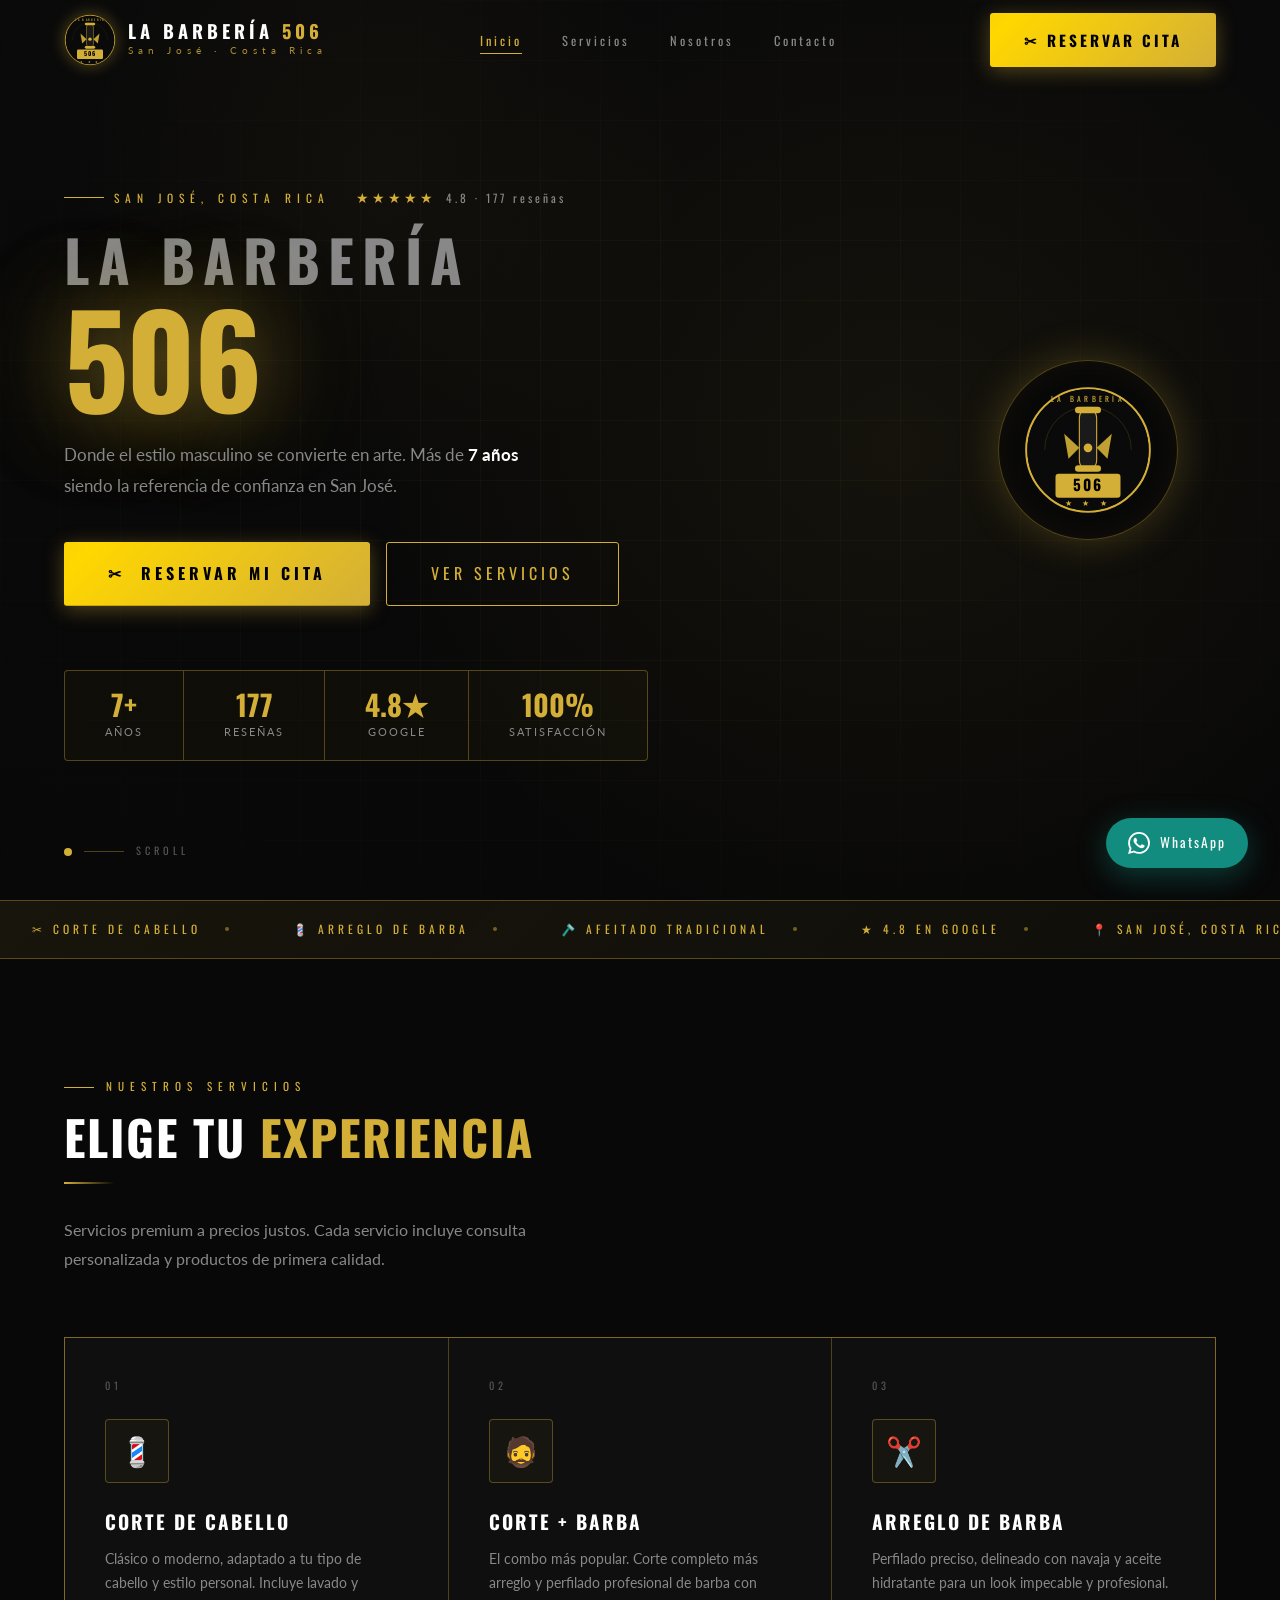
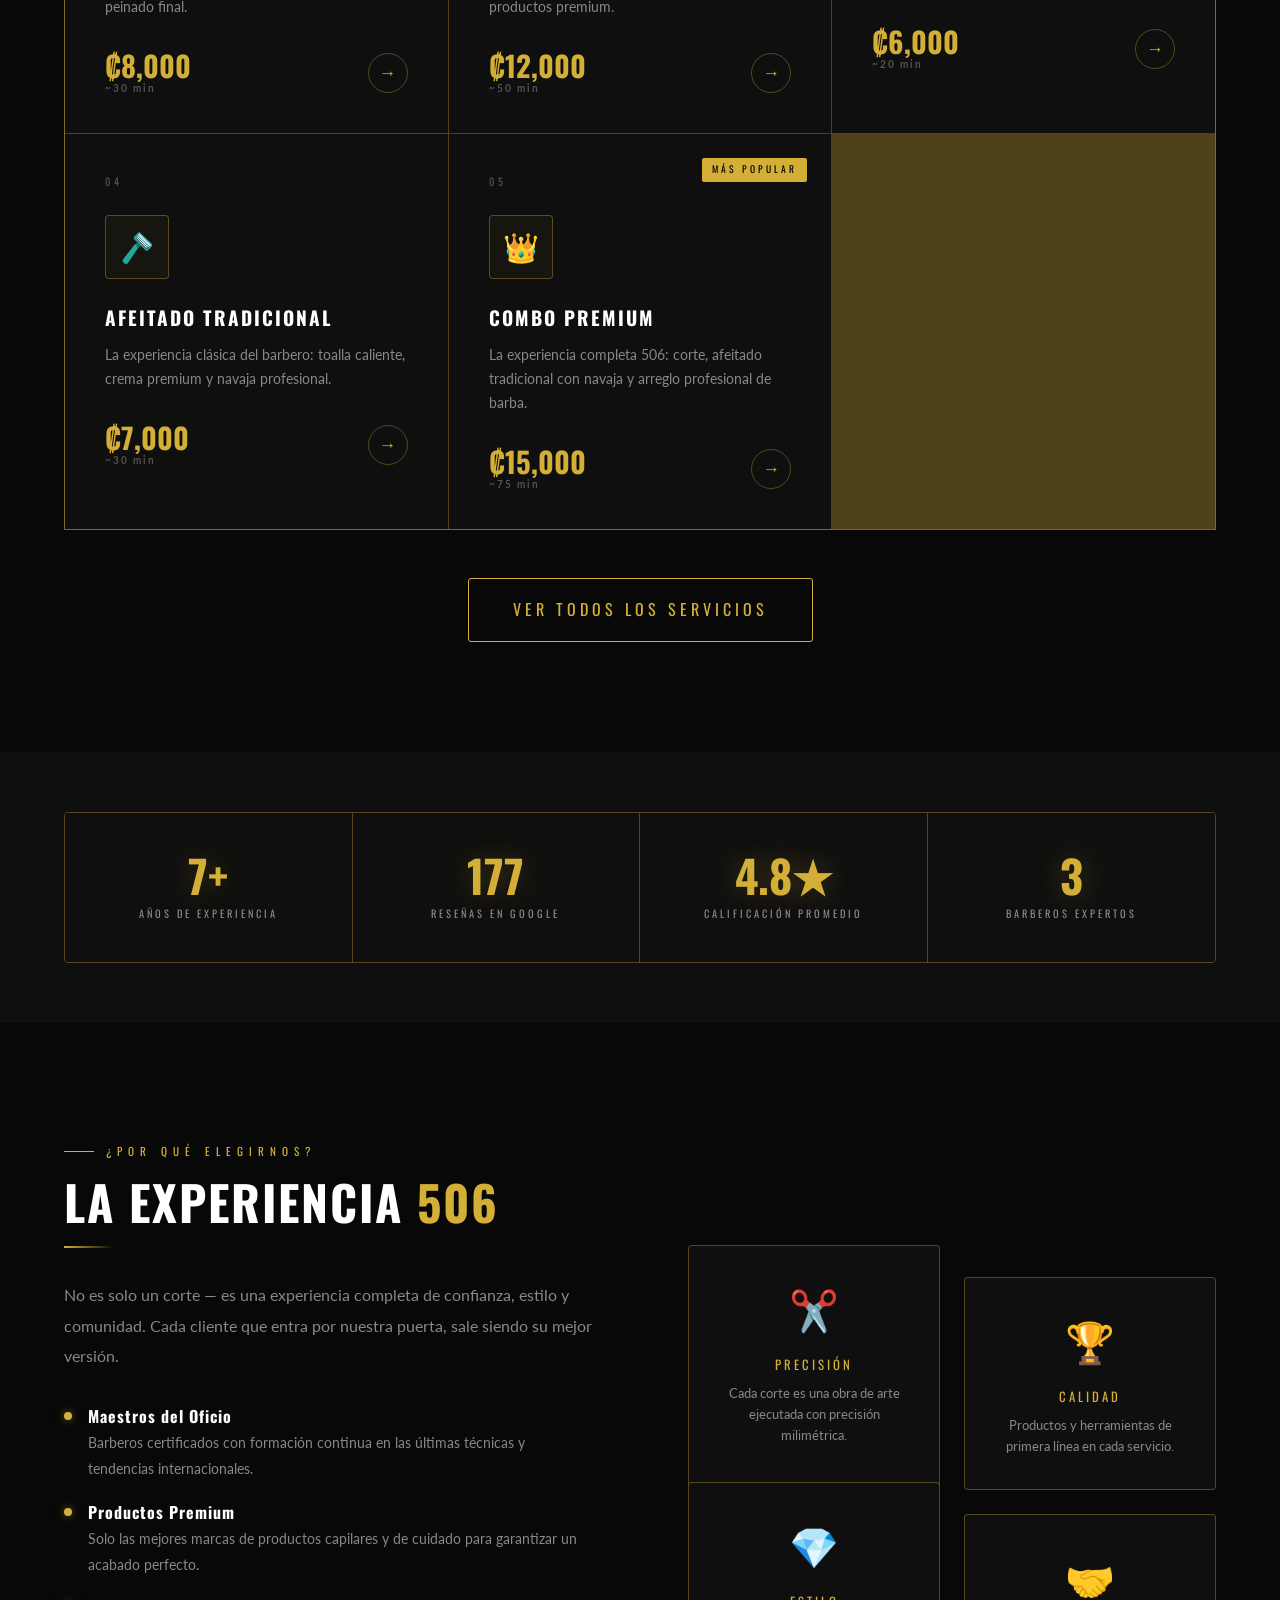
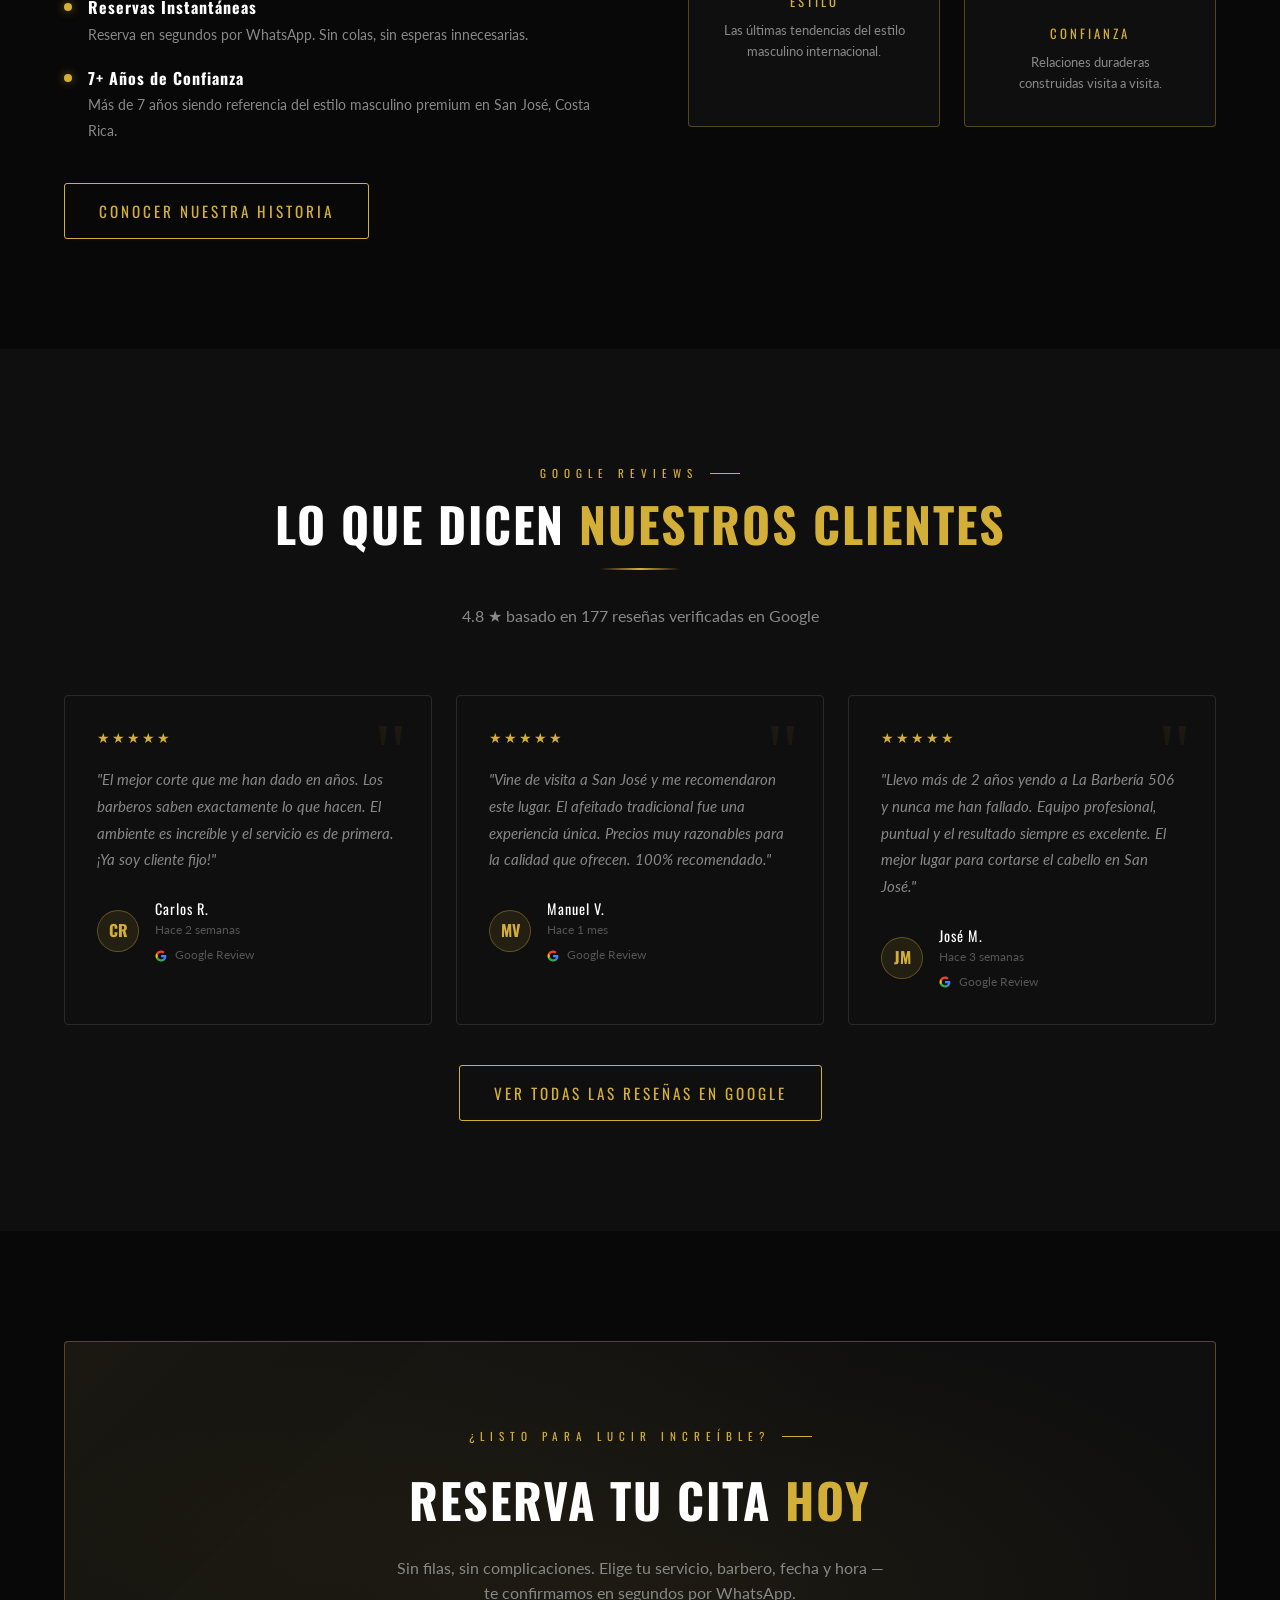
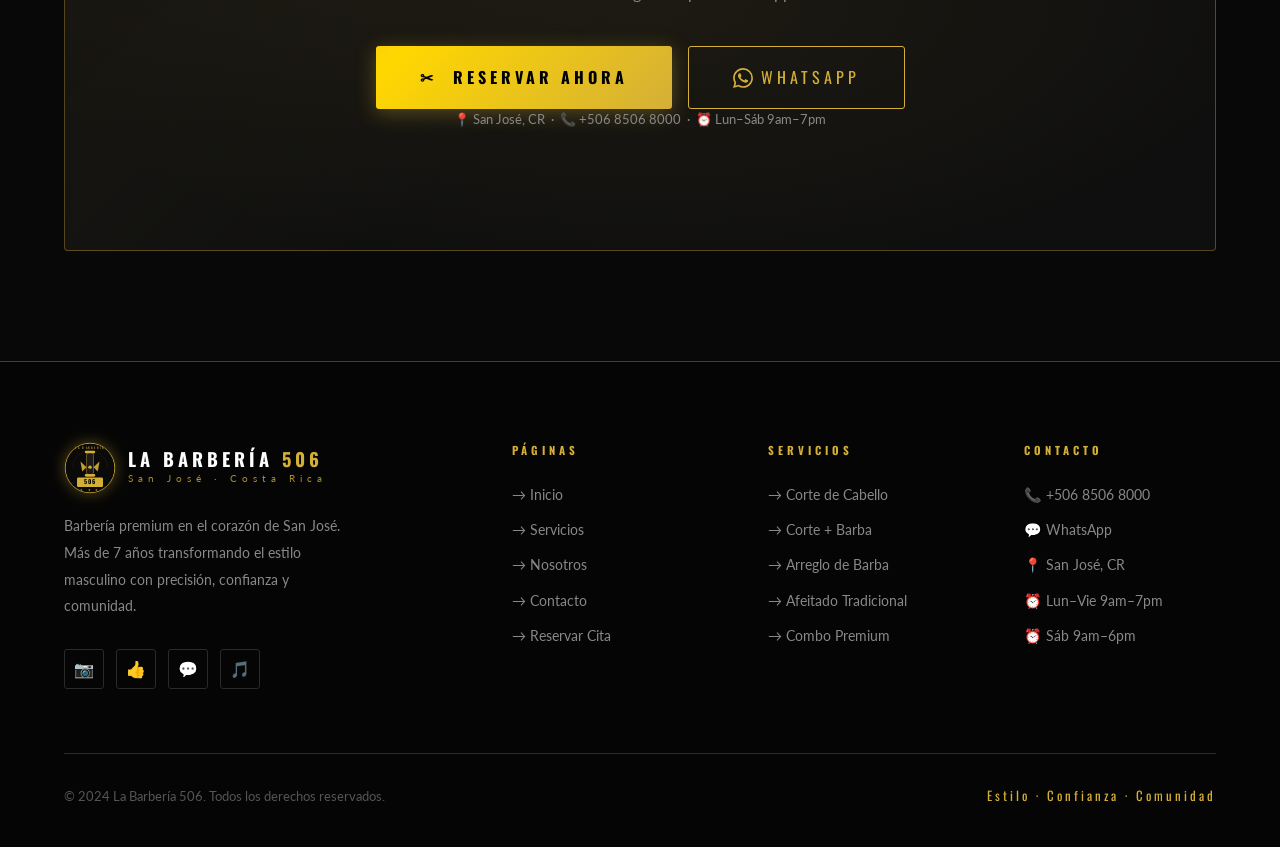
==== commit a638b81e: "Remove all barber references from site and booking form Co-Authored-By: Claude Sonnet 4.6 <noreply@a" ====
--- a/index.html
+++ b/index.html
@@ -3,7 +3,7 @@
 <head>
   <meta charset="UTF-8"/>
   <meta name="viewport" content="width=device-width, initial-scale=1.0"/>
-  <title>La Barbería 506 — Barbería Premium San José, Costa Rica</title>
+  <title>La Barbería 506</title>
   <meta name="description" content="La Barbería 506 — Estilo premium, confianza y comunidad en San José, Costa Rica. Cortes, barba y afeitado tradicional. Reserva tu cita ahora."/>
   <meta name="keywords" content="barbería San José, barbería Costa Rica, corte de cabello San José, La Barbería 506"/>
   <meta property="og:title" content="La Barbería 506 — Barbería Premium San José"/>
@@ -121,8 +121,8 @@
         <div class="hero-stat-l">Google</div>
       </div>
       <div class="hero-stat">
-        <div class="hero-stat-n">3</div>
-        <div class="hero-stat-l">Barberos</div>
+        <div class="hero-stat-n">100%</div>
+        <div class="hero-stat-l">Satisfacción</div>
       </div>
     </div>
   </div>
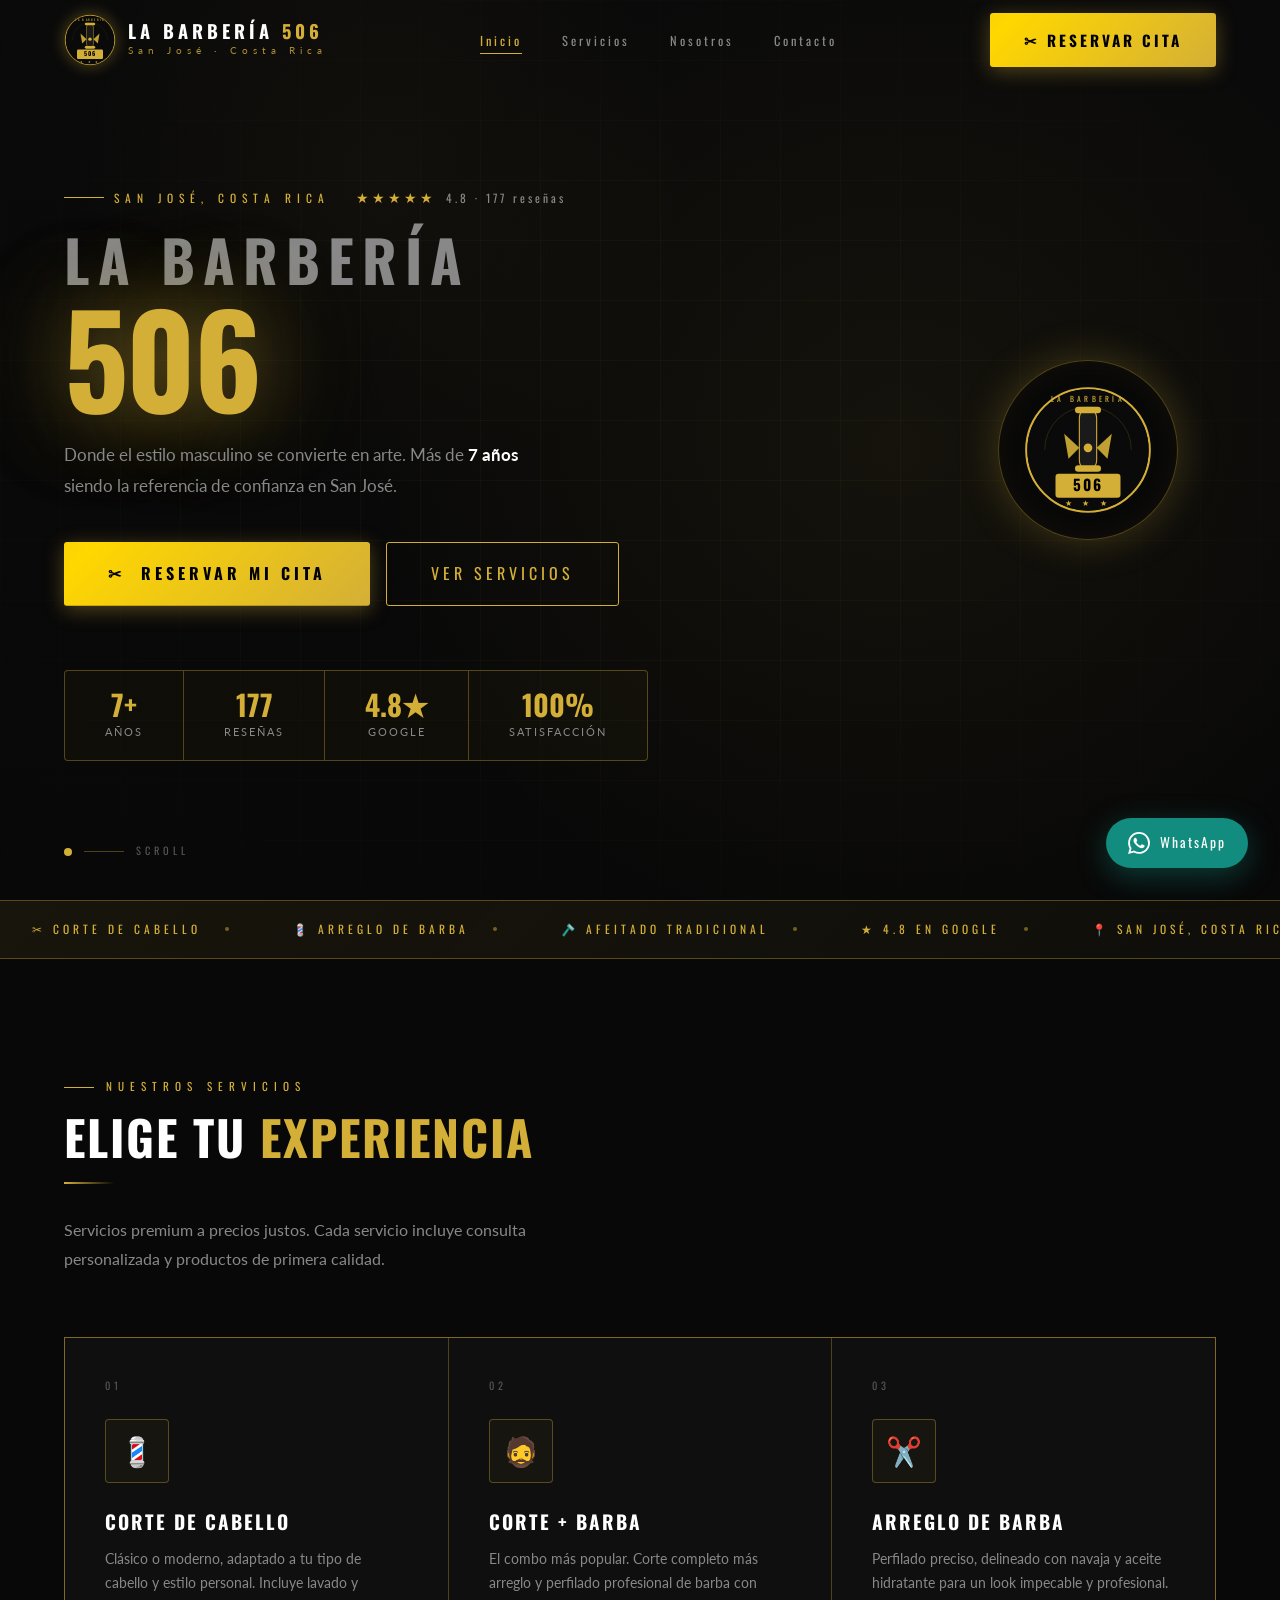
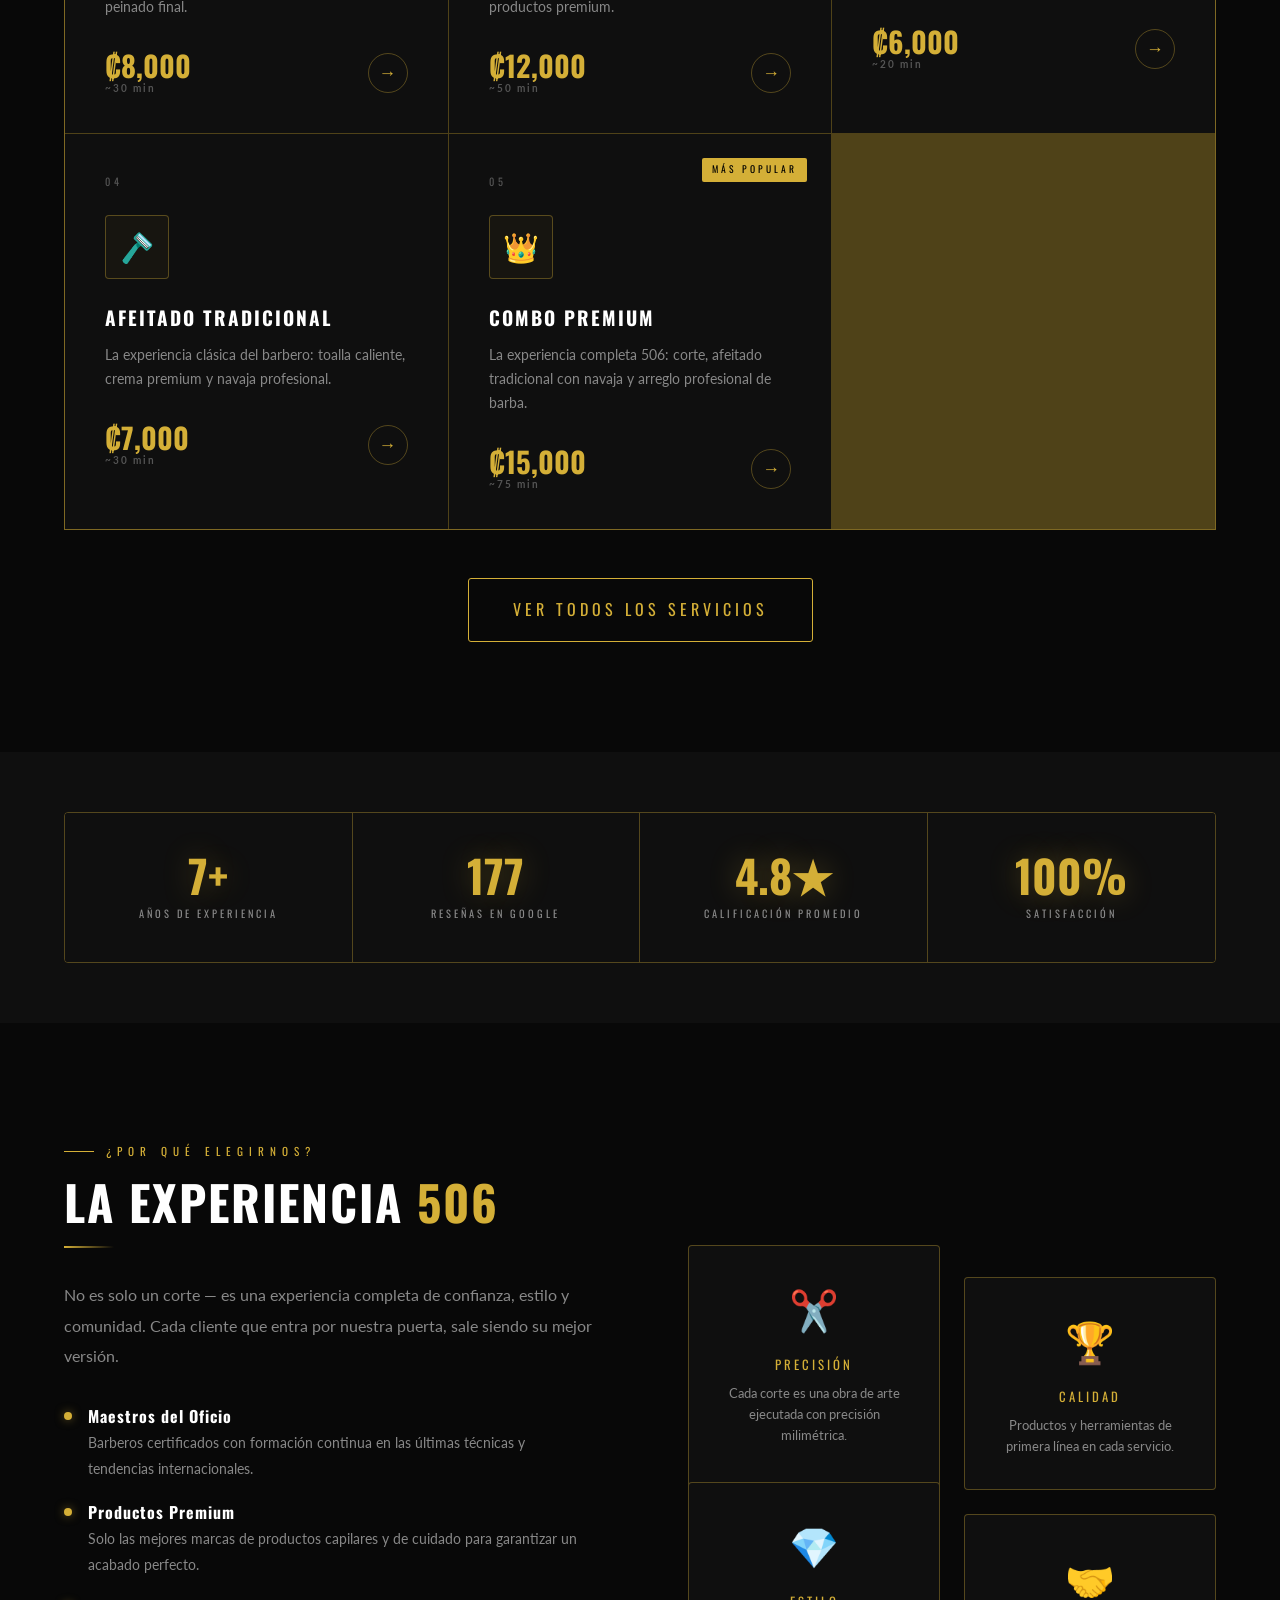
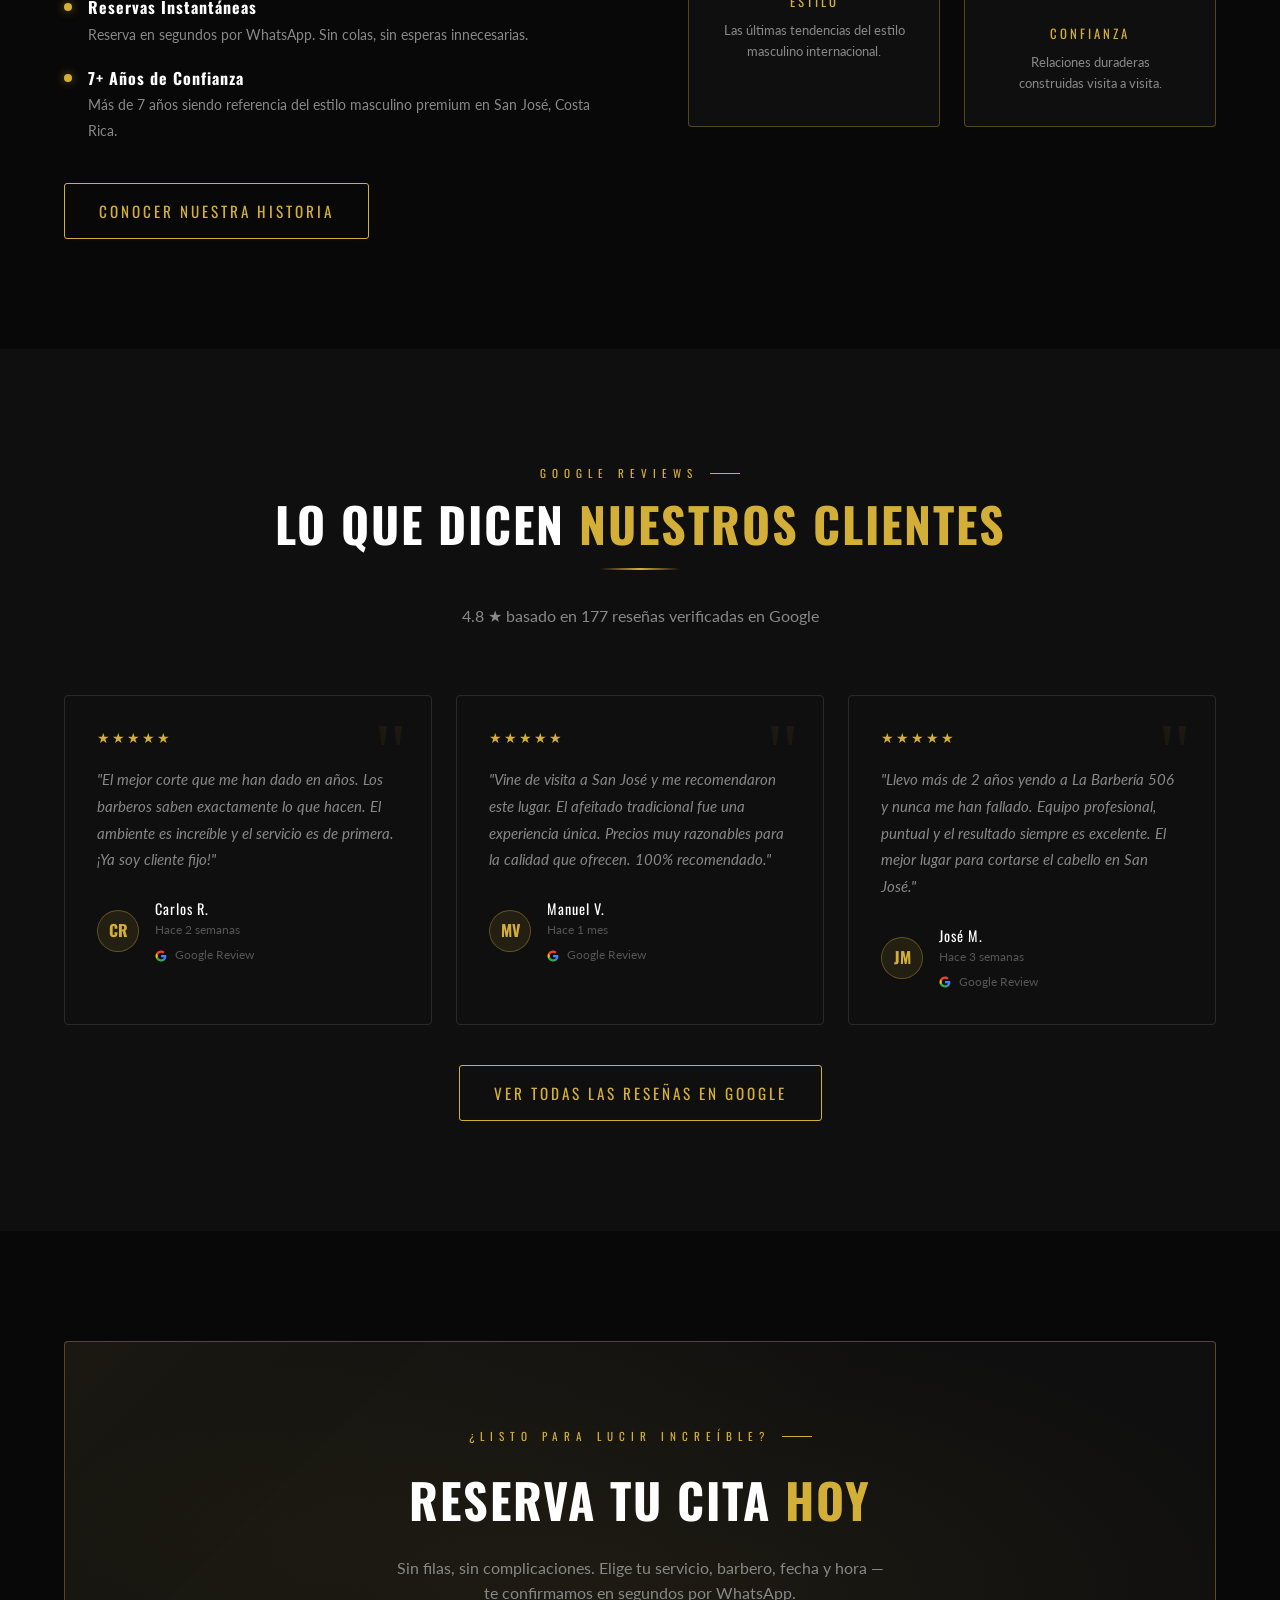
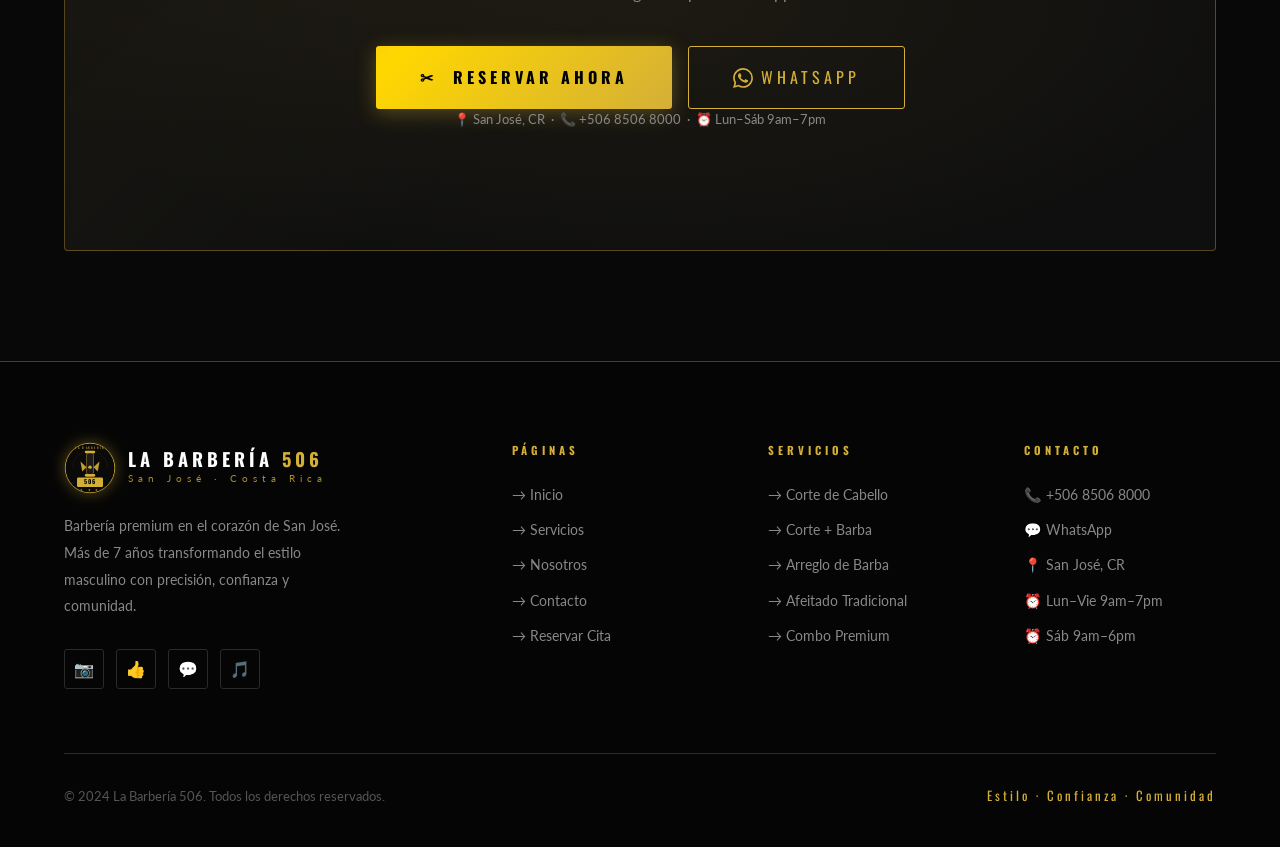
==== commit 30d3b338: "Remove '3 Barberos' stat from homepage Co-Authored-By: Claude Sonnet 4.6 <noreply@anthropic.com>" ====
--- a/index.html
+++ b/index.html
@@ -249,8 +249,8 @@
         <div class="stat-l">Calificación Promedio</div>
       </div>
       <div class="stat-item">
-        <div class="stat-n">3</div>
-        <div class="stat-l">Barberos Expertos</div>
+        <div class="stat-n">100%</div>
+        <div class="stat-l">Satisfacción</div>
       </div>
     </div>
   </div>
